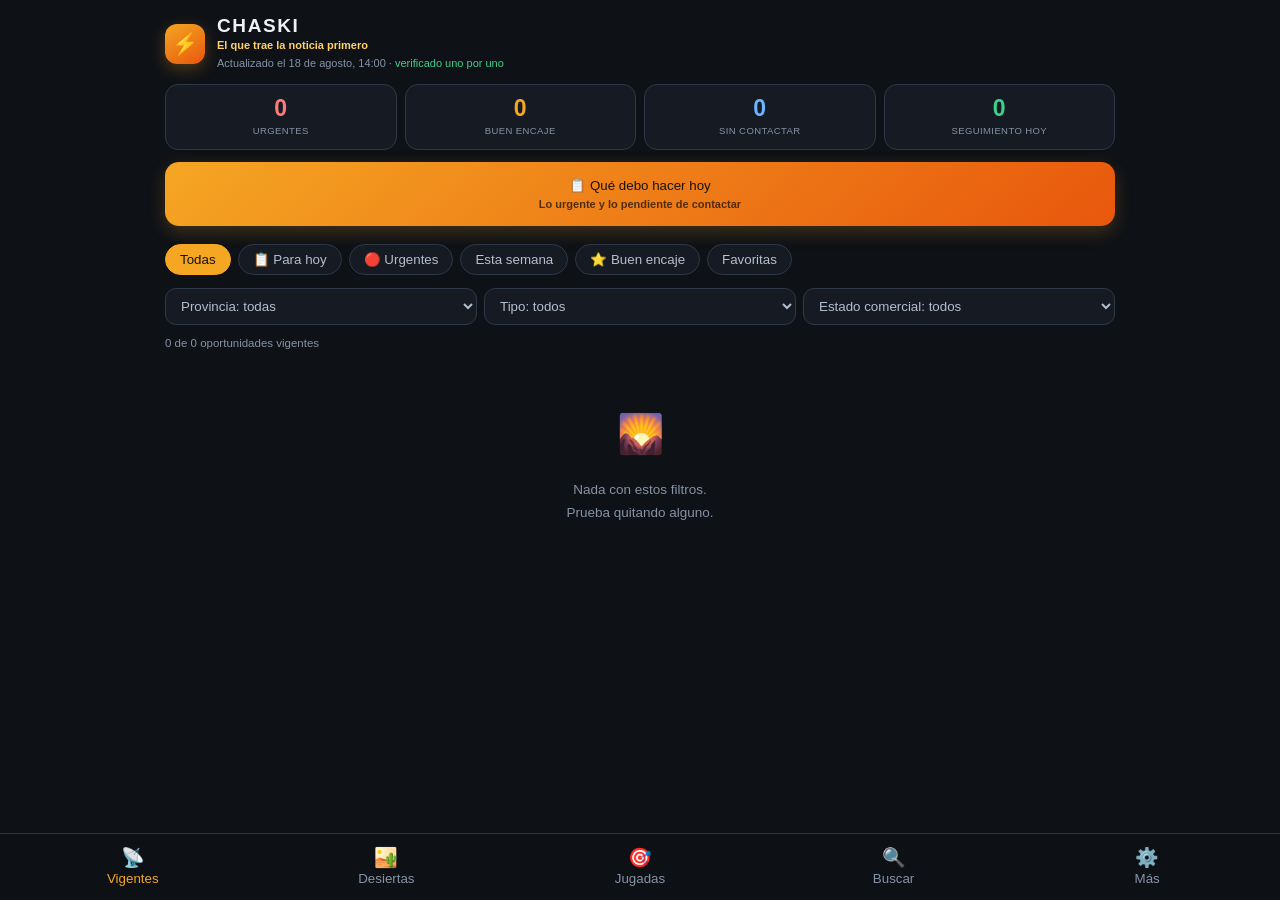
==== index.html @ de55e917 "Add files via upload" ====
<!DOCTYPE html>
<html lang="es-PE">
<head>
<meta charset="utf-8">
<meta name="viewport" content="width=device-width,initial-scale=1,viewport-fit=cover">
<title>CHASKI — Radar de oportunidades</title>
<meta name="description" content="Radar comercial de oportunidades públicas en electricidad, energía solar, pozos a tierra y mantenimiento en el Callejón de Huaylas, Áncash.">
<link rel="manifest" href="manifest.json">
<meta name="theme-color" content="#0e1116">
<link rel="icon" href="favicon.png">
<link rel="apple-touch-icon" href="apple-touch-icon.png">
<meta name="apple-mobile-web-app-capable" content="yes">
<meta name="mobile-web-app-capable" content="yes">
<meta name="apple-mobile-web-app-status-bar-style" content="black-translucent">
<meta name="apple-mobile-web-app-title" content="CHASKI">
<style>*{box-sizing:border-box;margin:0;padding:0;-webkit-tap-highlight-color:transparent}
:root{
  --bg:#0e1116;--card:#161b23;--card2:#1d232d;--card3:#232b36;--line:#2f3846;
  --tx:#eef2f7;--tx2:#b3bece;--tx3:#8593a6;
  --acc:#f5a623;--acc2:#ffd166;--acc3:#e8570d;
  --ok:#3ecf8e;--warn:#f5a623;--hot:#ff7b7b;--info:#6db4ff;--pur:#b78cf7;
}
html{background:var(--bg)}
body{background:var(--bg);color:var(--tx);
  font:16px/1.5 -apple-system,BlinkMacSystemFont,'Segoe UI',Roboto,'Helvetica Neue',sans-serif;
  padding:env(safe-area-inset-top) 0 calc(92px + env(safe-area-inset-bottom));
  -webkit-font-smoothing:antialiased;overflow-x:hidden}
.w{max-width:820px;margin:0 auto;padding:0 15px}
@media(min-width:900px){.w{max-width:980px}}
a{text-decoration:none;color:inherit}

/* ── cabecera compacta ── */
header{display:flex;align-items:center;gap:12px;padding:16px 0 12px}
.lg{width:40px;height:40px;border-radius:12px;background:linear-gradient(150deg,var(--acc),var(--acc3));
  display:flex;align-items:center;justify-content:center;font-size:21px;flex:none;
  box-shadow:0 5px 16px rgba(245,166,35,.28)}
h1{font-size:19px;font-weight:800;letter-spacing:1.6px;line-height:1.1}
.tag{color:var(--acc2);font-size:11px;font-weight:600}
.sb{color:var(--tx3);font-size:11px;margin-top:2px}
.ver2{color:var(--ok)}

/* ── vista ejecutiva ── */
.kpis{display:grid;grid-template-columns:repeat(4,1fr);gap:8px;margin-bottom:11px}
.kpi{background:var(--card);border:1px solid var(--line);border-radius:13px;padding:12px 8px;text-align:center}
.kpi .n{font-size:23px;font-weight:800;line-height:1}
.kpi .l{font-size:9.5px;color:var(--tx3);margin-top:5px;text-transform:uppercase;letter-spacing:.4px;line-height:1.25}
.kpi.r .n{color:var(--hot)}.kpi.a .n{color:var(--acc)}.kpi.b .n{color:var(--info)}.kpi.v .n{color:var(--ok)}
.prox{background:var(--card);border:1px solid var(--line);border-left:3px solid var(--acc);
  border-radius:13px;padding:13px 15px;margin-bottom:11px}
.prox .l{display:block;font-size:9.5px;color:var(--tx3);text-transform:uppercase;letter-spacing:.7px}
.prox .v{display:block;font-size:15px;font-weight:700;color:var(--acc2);margin-top:3px}
.prox .q{display:block;font-size:12px;color:var(--tx2);margin-top:3px}
.minota{font-size:12px;color:var(--tx3);margin-top:9px;text-align:center}

/* ── filtros ── */
.chips{display:flex;gap:7px;overflow-x:auto;padding:2px 0 4px;margin:16px 0 9px;scrollbar-width:none}
.chips::-webkit-scrollbar{display:none}
.chip{flex:none;background:var(--card);border:1px solid var(--line);color:var(--tx2);
  padding:7px 14px;border-radius:20px;font:600 12.5px inherit;cursor:pointer;white-space:nowrap}
.chip.on{background:var(--acc);border-color:var(--acc);color:#1a1108}
.selrow{display:flex;gap:7px;flex-wrap:wrap;margin-bottom:10px}
.selrow select{flex:1;min-width:130px;background:var(--card);border:1px solid var(--line);
  color:var(--tx2);border-radius:11px;padding:9px 11px;font:600 12.5px inherit;cursor:pointer}
.cuenta{font-size:11.5px;color:var(--tx3);margin-bottom:12px}

/* ── tarjeta ── */
.op{background:var(--card);border:1px solid var(--line);border-left:3px solid var(--line);
  border-radius:15px;padding:15px 16px;margin-bottom:12px}
.op.g{border-left-color:var(--ok)}.op.y{border-left-color:var(--warn)}.op.r{border-left-color:var(--hot)}
.op.fav{box-shadow:0 0 0 1px rgba(245,166,35,.32)}
.op .top{display:flex;justify-content:space-between;gap:11px;align-items:flex-start}
.op .ti{font-size:15.5px;font-weight:700;line-height:1.34;flex:1}
.dias{flex:none;font:800 10.5px inherit;padding:6px 9px;border-radius:9px;text-align:center;
  line-height:1.15;white-space:nowrap;min-width:50px;opacity:.92}
.dias b{display:block;font-size:15px;line-height:1.1}
.dias.peq{font-size:10px;padding:5px 8px}
.dias.g{background:rgba(62,207,142,.15);color:var(--ok)}
.dias.y{background:rgba(245,166,35,.15);color:var(--warn)}
.dias.r{background:rgba(255,123,123,.15);color:var(--hot)}
.op .sub{font-size:12px;color:var(--tx2);margin-top:5px}

.fila{display:flex;align-items:center;gap:8px;margin-top:11px;flex-wrap:wrap}
.sc{font:800 11.5px inherit;padding:5px 10px;border-radius:8px;cursor:pointer}
.sc.alto{background:rgba(62,207,142,.15);color:var(--ok)}
.sc.medio{background:rgba(245,166,35,.15);color:var(--warn)}
.sc.bajo{background:var(--card3);color:var(--tx3)}
.fv{margin-left:auto;font-size:19px;cursor:pointer;line-height:1}
.et{font:700 9.5px inherit;padding:3px 8px;border-radius:20px;letter-spacing:.4px;text-transform:uppercase}
.et.pro{background:rgba(109,180,255,.16);color:var(--info)}
.et.hip{background:rgba(183,140,247,.16);color:var(--pur)}
.et.est{background:var(--card3);color:var(--tx2);text-transform:none;font-size:10.5px;letter-spacing:0}
.et.est.contactada{background:rgba(109,180,255,.16);color:var(--info)}
.et.est.evaluando{background:rgba(245,166,35,.16);color:var(--warn)}
.et.est.descartada{background:var(--card3);color:var(--tx3);text-decoration:line-through}
.et.est.ganada{background:rgba(62,207,142,.16);color:var(--ok)}

/* ── desglose de encaje ── */
.desglose{display:none;background:var(--card2);border-radius:11px;padding:13px 14px;margin-top:9px}
.desglose.on{display:block}
.fa{display:flex;align-items:center;gap:9px;margin-bottom:7px}
.fn{font-size:11.5px;color:var(--tx2);flex:1.5}
.bar{flex:1;height:6px;background:var(--card3);border-radius:4px;overflow:hidden}
.bar i{display:block;height:100%;background:linear-gradient(90deg,var(--acc3),var(--acc));border-radius:4px}
.fv2{font:700 10.5px inherit;color:var(--tx3);min-width:38px;text-align:right}
.nota2{font-size:10.5px;color:var(--tx3);margin-top:9px;line-height:1.5;font-style:italic}

/* ── bloques ── */
.blq{border-radius:12px;padding:12px 14px;margin-top:11px}
.blq .bt{font:800 10px inherit;letter-spacing:.9px;text-transform:uppercase;margin-bottom:9px;
  display:flex;align-items:center;gap:7px;flex-wrap:wrap}
.blq.of{background:var(--card2);border:1px solid rgba(62,207,142,.2)}
.blq.of .bt{color:var(--ok)}
.blq.an{background:var(--card2);border:1px solid rgba(245,166,35,.2)}
.blq.an .bt{color:var(--acc2)}
.blq.pv{background:var(--card2);border:1px solid rgba(183,140,247,.2)}
.blq.pv .bt{color:var(--pur)}
.blq.pv ul{margin:0 0 0 17px}
.blq.pv li{font-size:12.2px;color:var(--tx2);margin-bottom:4px;line-height:1.5}
.ln{display:flex;gap:10px;font-size:12.3px;margin-bottom:5px;align-items:baseline}
.ln .k{color:var(--tx3);min-width:104px;flex:none;font-size:11px;text-transform:uppercase;letter-spacing:.3px}
.ln .v{color:var(--tx);flex:1;word-break:break-word}
.cp{color:var(--info);font-size:10.5px;cursor:pointer;border:1px solid rgba(109,180,255,.34);
  padding:1px 7px;border-radius:6px;margin-left:5px;white-space:nowrap}
.fnt{font-size:10.5px;color:var(--tx3);margin-top:9px;padding-top:8px;border-top:1px solid var(--line)}
.res{font-size:13px;color:var(--tx);line-height:1.55}
.det{display:none;font-size:12.5px;color:var(--tx2);line-height:1.62;margin-top:9px}
.det.on{display:block}
.mas{display:inline-block;margin-top:8px;color:var(--info);font-size:11.5px;font-weight:600;cursor:pointer}

/* ── acciones ── */
.acc{display:flex;gap:7px;flex-wrap:wrap;margin-top:12px}
.bt2{background:var(--card2);border:1px solid var(--line);color:var(--tx2);
  padding:9px 12px;border-radius:10px;font:600 11.5px inherit;cursor:pointer;white-space:nowrap}
.bt2:active{transform:scale(.96)}
.bt2.sg{border-color:rgba(245,166,35,.4);color:var(--acc2)}

/* ── seguimiento ── */
.seg{display:none;background:var(--card2);border-radius:12px;padding:14px;margin-top:11px}
.seg.on{display:block}
.seg label{display:block;font-size:10px;color:var(--tx3);text-transform:uppercase;
  letter-spacing:.7px;margin:9px 0 5px;font-weight:700}
.seg label:first-child{margin-top:0}
.seg select,.seg input,.seg textarea{width:100%;background:var(--card);border:1px solid var(--line);
  color:var(--tx);border-radius:9px;padding:10px 11px;font:400 13px inherit;resize:vertical}
.seg .rec{background:rgba(245,166,35,.1);border:1px solid rgba(245,166,35,.28);border-radius:9px;
  padding:10px 12px;margin-top:11px;font-size:12.2px;color:var(--acc2)}

/* ── jugadas / fuentes ── */
.pm{background:var(--card);border:1px solid var(--line);border-radius:14px;padding:15px 16px;margin-bottom:11px}
.pm.top1{border-color:rgba(245,166,35,.42);background:linear-gradient(160deg,rgba(245,166,35,.08),var(--card) 66%)}
.pm .nu{width:23px;height:23px;border-radius:7px;background:var(--acc);color:#1a1108;
  font:800 12px inherit;display:inline-flex;align-items:center;justify-content:center;margin-right:9px;vertical-align:2px}
.pm .ti{font-size:15px;font-weight:700;line-height:1.3}
.pm .ent{font-size:11.5px;color:var(--tx3);margin-top:6px}
.pm .pq{font-size:12.8px;color:var(--tx2);line-height:1.62;margin-top:9px}
.pm .ver{display:inline-block;margin-top:10px;color:var(--info);font-size:12.5px;font-weight:600}

/* ── mosaicos ── */
.g2{display:grid;grid-template-columns:1fr 1fr;gap:10px}
@media(min-width:560px){.g2{grid-template-columns:1fr 1fr 1fr}}
.t{background:var(--card);border:1px solid var(--line);border-radius:15px;padding:14px 13px;
  display:flex;flex-direction:column;min-height:104px;transition:transform .1s,border-color .15s}
.t:active{transform:scale(.965);border-color:var(--acc)}
.t .e{font-size:24px;line-height:1;margin-bottom:8px}
.t .n{font-size:14px;font-weight:700;line-height:1.25}
.t .d{font-size:11px;color:var(--tx3);margin-top:3px;line-height:1.35}
.t.hi{border-color:rgba(245,166,35,.5);background:linear-gradient(158deg,rgba(245,166,35,.09),var(--card) 62%)}
.t.hi .n{color:var(--acc2)}

h2{font-size:11px;font-weight:800;letter-spacing:1.2px;text-transform:uppercase;color:var(--tx3);
  margin:26px 0 11px;display:flex;align-items:center;gap:8px}
h2::after{content:'';flex:1;height:1px;background:var(--line)}
.sbnote{color:var(--tx3);font-size:12px;margin:-4px 0 12px;line-height:1.5}

.all{display:block;width:100%;margin:12px 0 0;border:none;border-radius:14px;cursor:pointer;
  background:linear-gradient(140deg,var(--acc),var(--acc3));color:#1a1108;padding:16px;
  font:800 15.5px inherit;box-shadow:0 6px 18px rgba(245,166,35,.22)}
.all:active{transform:scale(.98)}
.all small{display:block;font-size:11px;font-weight:600;opacity:.74;margin-top:5px}

.box{background:var(--card);border:1px solid var(--line);border-radius:14px;padding:15px 17px;
  margin-top:12px;font-size:12.8px;color:var(--tx2);line-height:1.64}
.box .h{color:var(--tx);font-weight:700;font-size:13.5px;display:block;margin-bottom:7px}
.box b{color:var(--acc)}
.box.gold{border-color:rgba(245,166,35,.34);background:linear-gradient(160deg,rgba(245,166,35,.07),var(--card) 70%)}
#inst{display:none;width:100%;margin-top:12px;border:1px solid var(--acc);border-radius:14px;
  background:rgba(245,166,35,.1);color:var(--acc2);padding:15px;font:700 15px inherit;cursor:pointer}

.vacio{text-align:center;color:var(--tx3);font-size:13.5px;padding:38px 20px;line-height:1.7}
.vacio .em{font-size:38px;display:block;margin-bottom:12px}
footer{text-align:center;color:#6b7889;font-size:11px;margin-top:26px;line-height:1.8;
  padding-top:18px;border-top:1px solid var(--line)}
.pane{display:none}.pane.on{display:block}

/* ── navegación ── */
nav{position:fixed;left:0;right:0;bottom:0;z-index:50;
  background:rgba(14,17,22,.95);backdrop-filter:blur(14px);-webkit-backdrop-filter:blur(14px);
  border-top:1px solid var(--line);display:flex;padding:8px 6px calc(8px + env(safe-area-inset-bottom))}
nav button{flex:1;background:none;border:none;color:var(--tx3);font:600 9.5px/1.3 inherit;
  padding:6px 2px;cursor:pointer;display:flex;flex-direction:column;align-items:center;gap:4px;position:relative}
nav button .i{font-size:19px;line-height:1}
nav button.on{color:var(--acc)}
nav button .bdg{position:absolute;top:0;right:50%;transform:translateX(20px);
  background:var(--hot);color:#1a1108;font-size:9px;font-weight:800;min-width:16px;height:16px;
  border-radius:9px;display:flex;align-items:center;justify-content:center;padding:0 4px}

/* ── toast ── */
#toast{position:fixed;left:50%;bottom:100px;transform:translate(-50%,14px);
  background:var(--card3);border:1px solid var(--line);color:var(--tx);
  padding:12px 18px;border-radius:12px;font-size:12.8px;z-index:99;
  opacity:0;pointer-events:none;transition:all .22s;max-width:88%;text-align:center;
  box-shadow:0 8px 28px rgba(0,0,0,.45)}
#toast.on{opacity:1;transform:translate(-50%,0)}
</style>
</head>
<body>
<div class="w">

<header>
  <div class="lg">⚡</div>
  <div>
    <h1>CHASKI</h1>
    <div class="tag">El que trae la noticia primero</div>
    <div class="sb" id="sb"></div>
  </div>
</header>

<!-- ══════ VIGENTES ══════ -->
<section class="pane on" id="p1">
  <div class="box" id="avisoLocal" style="display:none">
    <span class="h">📄 Estás viendo la copia guardada</span>
    Los datos vienen dentro de este archivo. Publícalo en GitHub para que se actualice sola.
  </div>

  <div id="resumen"></div>

  <div class="chips">
    <button class="chip on" data-g="urg" data-v="todas">Todas</button>
    <button class="chip" data-g="urg" data-v="accion">📋 Para hoy</button>
    <button class="chip" data-g="urg" data-v="urgente">🔴 Urgentes</button>
    <button class="chip" data-g="urg" data-v="semana">Esta semana</button>
    <button class="chip" data-g="urg" data-v="alta">⭐ Buen encaje</button>
    <button class="chip" data-g="urg" data-v="fav">Favoritas</button>
  </div>
  <div class="selrow">
    <select id="fProv"></select>
    <select id="fTipo"></select>
    <select id="fEstado"></select>
  </div>
  <div class="cuenta" id="cuenta"></div>
  <div id="lista"></div>
</section>

<!-- ══════ DESIERTAS ══════ -->
<section class="pane" id="p5">
  <div class="box gold"><span class="h">🏜️ Por qué esto es oro</span><div id="dPorque"></div></div>
  <div class="box"><span class="h">⚖️ Qué pasa después del desierto</span><div id="dDespues"></div></div>
  <div class="box"><span class="h">📞 La jugada</span><div id="dJugada"></div></div>
  <h2>Candidatas a quedar desiertas</h2>
  <div class="sbnote">Convocatorias que acaban de cerrar en distritos alejados. Llama y pregunta si hubo postores.</div>
  <div id="dCand"></div>
  <h2>Dónde cazarlos</h2>
  <div id="dFuentes"></div>
</section>

<!-- ══════ JUGADAS ══════ -->
<section class="pane" id="p2">
  <h2>Jugadas que no caducan</h2>
  <div id="perms"></div>
</section>

<!-- ══════ BUSCAR ══════ -->
<section class="pane" id="p3">
  <h2>Búsqueda manual por rubro</h2>
  <div class="g2">
    <a class="t" target="_blank" rel="noopener" href="https://www.google.com/search?q=%28%22pozo+a+tierra%22+OR+%22puesta+a+tierra%22%29+%28%22Huaraz%22+OR+%22Carhuaz%22+OR+%22Yungay%22+OR+%22Caraz%22+OR+%22Recuay%22%29+%28%22convocatoria%22+OR+%22orden+de+servicio%22+OR+%22requerimiento%22%29+-Junin+-Huancayo+-Lima&tbs=qdr:w"><span class="e">⚡</span><span class="n">Pozos a tierra</span><span class="d">Mantenimiento y certificación</span></a>
    <a class="t" target="_blank" rel="noopener" href="https://www.google.com/search?q=%28%22terma+solar%22+OR+%22termas+solares%22+OR+%22calentador+solar%22%29+%28%22Huaraz%22+OR+%22Carhuaz%22+OR+%22Yungay%22+OR+%22Caraz%22+OR+%22Ancash%22%29+%28adquisicion+OR+instalacion+OR+mantenimiento%29+-Lima+-Arequipa&tbs=qdr:w"><span class="e">☀️</span><span class="n">Termas solares</span><span class="d">Venta e instalación</span></a>
    <a class="t" target="_blank" rel="noopener" href="https://www.google.com/search?q=%28%22panel+solar%22+OR+%22paneles+solares%22+OR+%22electrificacion+rural%22%29+%28%22Ancash%22+OR+%22Huaraz%22%29+%28licitacion+OR+convocatoria+OR+suministro%29&tbs=qdr:w"><span class="e">🔆</span><span class="n">Paneles solares</span><span class="d">Fotovoltaico y rural</span></a>
    <a class="t" target="_blank" rel="noopener" href="https://www.google.com/search?q=%28%22redes+electricas%22+OR+%22alumbrado+publico%22+OR+subestacion%29+mantenimiento+%28%22Huaraz%22+OR+%22Carhuaz%22+OR+%22Yungay%22+OR+%22Caraz%22+OR+%22Recuay%22%29&tbs=qdr:w"><span class="e">🔌</span><span class="n">Redes eléctricas</span><span class="d">Alumbrado, subestaciones</span></a>
    <a class="t" target="_blank" rel="noopener" href="https://www.google.com/search?q=%28%22supervisor+de+obra%22+OR+%22especialista+electrico%22+OR+consultoria+OR+%22locacion+de+servicios%22%29+%28%22ingeniero+mecanico+electricista%22+OR+%22ingeniero+electricista%22%29+%28%22Ancash%22+OR+%22Huaraz%22%29&tbs=qdr:w"><span class="e">📐</span><span class="n">Consultoría</span><span class="d">Supervisión y peritaje</span></a>
    <a class="t" target="_blank" rel="noopener" href="https://www.google.com/search?q=mantenimiento+%28%22luces+de+emergencia%22+OR+%22sistema+contra+incendio%22+OR+%22grupo+electrogeno%22+OR+%22tablero+electrico%22%29+%28%22Huaraz%22+OR+%22Carhuaz%22+OR+%22Yungay%22+OR+%22Caraz%22%29&tbs=qdr:w"><span class="e">🧰</span><span class="n">Mantenimiento</span><span class="d">Emergencia y tableros</span></a>
  </div>

  <h2>Fuentes en vivo</h2>
  <div class="g2">
    <a class="t hi" target="_blank" rel="noopener" href="https://prod2.seace.gob.pe/seacebus-uiwd-pub/buscadorPublico/buscadorPublico.xhtml"><span class="e">🏛️</span><span class="n">Buscador SEACE</span><span class="d">Fuente oficial</span></a>
    <a class="t hi" target="_blank" rel="noopener" href="https://contratacionesabiertas.oece.gob.pe/"><span class="e">📊</span><span class="n">Contrataciones Abiertas</span><span class="d">Portal oficial OCDS</span></a>
    <a class="t hi" target="_blank" rel="noopener" href="https://licitacionesperu.pe/contrataciones-menores/?status=Vigente&year=2026"><span class="e">💰</span><span class="n">Menores 8 UIT</span><span class="d">Órdenes de servicio</span></a>
    <a class="t" target="_blank" rel="noopener" href="https://www.perucontrata.com.pe/licitaciones-peru/ancash/"><span class="e">📍</span><span class="n">Áncash vigentes</span><span class="d">Con plazo abierto</span></a>
    <a class="t" target="_blank" rel="noopener" href="https://www.perulicitaciones.com/departamento/ancash.html"><span class="e">📋</span><span class="n">Convocatorias</span><span class="d">Con fecha límite</span></a>
    <a class="t" target="_blank" rel="noopener" href="https://prod6.seace.gob.pe/auth-proveedor/"><span class="e">🔑</span><span class="n">SEACE 8 UIT</span><span class="d">Con tu RNP</span></a>
  </div>
  <button class="all" onclick="abrirTodas()">🔄 ABRIR TODAS LAS FUENTES<small>Las 6 páginas con lo vigente de hoy</small></button>

  <h2>Entidades</h2>
  <div class="g2">
    <a class="t" target="_blank" rel="noopener" href="https://www.google.com/search?q=SUNAT+%28%22Oficina+Zonal+Huaraz%22+OR+Ancash%29+%28mantenimiento+OR+%22pozo+a+tierra%22+OR+%22luces+de+emergencia%22%29+contratacion&tbs=qdr:m"><span class="e">🏢</span><span class="n">SUNAT</span><span class="d">Oficina Zonal Huaraz</span></a>
    <a class="t" target="_blank" rel="noopener" href="https://www.perulicitaciones.com/entidad/ministerio-del-interior-pnp-ue-001-oga.html"><span class="e">🚔</span><span class="n">PNP · Mininter</span><span class="d">Comisarías</span></a>
    <a class="t" target="_blank" rel="noopener" href="https://www.google.com/search?q=%28Lincuna+OR+%22Santa+Luisa%22+OR+Huanzala+OR+Contonga+OR+Pachapaqui%29+Ancash+%28contratista+OR+proveedor+OR+%22servicio+electrico%22%29&tbs=qdr:m"><span class="e">⛏️</span><span class="n">Mineras</span><span class="d">Lincuna, Santa Luisa</span></a>
    <a class="t" target="_blank" rel="noopener" href="https://www.perulicitaciones.com/entidad/empresa-regional-de-servicio-publico-de-electricidad-electro-nor-medio-sa-hidrandina.html"><span class="e">💡</span><span class="n">Hidrandina</span><span class="d">Concesionaria</span></a>
  </div>
</section>

<!-- ══════ MÁS ══════ -->
<section class="pane" id="p4">
  <h2>Tu app</h2>
  <button id="inst">📲 Instalar CHASKI en este celular</button>
  <div class="box gold" id="ayudaInst">
    <span class="h">📲 Ponlo en tu pantalla de inicio</span>
    <b>Android:</b> menú ⋮ → <b>Instalar aplicación</b>.<br>
    <b>iPhone:</b> compartir ⬆️ → <b>Añadir a pantalla de inicio</b>.
  </div>

  <h2>Tu seguimiento</h2>
  <div class="box">
    <span class="h">💾 Dónde se guarda</span>
    Los estados, notas y favoritos se guardan <b>en este dispositivo</b>, no en internet. Si abres CHASKI en otro equipo, no los verás allí. Usa los botones de abajo para llevarlos de un lado a otro.
    <div class="acc" style="margin-top:12px">
      <span class="bt2" onclick="exportarSeg()">⬇️ Exportar seguimiento</span>
      <label class="bt2" style="display:inline-block">⬆️ Importar
        <input type="file" accept="application/json" style="display:none" onchange="importarSeg(this)">
      </label>
    </div>
  </div>

  <h2>Cómo leer las etiquetas</h2>
  <div class="box">
    <span class="h">✓ Dato oficial</span>Sale de la fuente citada al pie de cada tarjeta. Entidad, plazo, tipo de proceso y nomenclatura.<br><br>
    <span class="h">💡 Análisis CHASKI · Probable</span>Deducción con base sólida, por ejemplo que una supervisión de agua potable necesite un especialista electromecánico.<br><br>
    <span class="h">💡 Análisis CHASKI · Hipótesis</span>Suposición razonable pero <b>sin confirmar en el expediente</b>. Verifícala antes de gastar tiempo o dinero.<br><br>
    <span class="h">? Por verificar</span>Lo que hay que preguntar a la entidad. No lo tomes como parte de las bases.
  </div>

  <h2>Cómo se calcula el encaje</h2>
  <div class="box">
    Cada oportunidad suma hasta 100 puntos entre siete factores. Toca el número en cualquier tarjeta para ver el desglose completo. <b>Es una guía de priorización, no una garantía</b>: la puntuación la asigno yo con criterio comercial, no sale de una fórmula oficial.
  </div>

  <h2>Fuentes de las cifras</h2>
  <div id="fuentes"></div>

  <h2>Cobertura y actualización</h2>
  <div class="box">
    <span class="h">📍 Zona</span>
    Provincias de <b>Huaraz, Recuay, Carhuaz, Yungay y Huaylas (Caraz)</b> con sus 51 distritos. Zona secundaria: San Marcos y Huari por el canon de Antamina, y Aija, Bolognesi y Huallanca por la minería.
  </div>
  <div class="box">
    <span class="h">🔄 Actualización</span>
    La lista vive en <b>oportunidades.json</b>. El barrido regenera el archivo y tú lo subes a GitHub: entrar al archivo, ✏️ editar, pegar y confirmar.<br><br>
    La app calcula sola los días restantes y <b>oculta lo vencido</b>, aunque no actualices en una semana.
  </div>

  <footer>
    CHASKI · Radar de oportunidades<br>
    RyC Contratistas Generales · YACUSOL<br>
    Ing. Rafael Zeña · Ingeniero Mecánico Electricista
  </footer>
</section>
</div>

<nav>
  <button class="on" data-p="p1"><span class="i">📡</span>Vigentes<span class="bdg" id="bdg" style="display:none">0</span></button>
  <button data-p="p5"><span class="i">🏜️</span>Desiertas</button>
  <button data-p="p2"><span class="i">🎯</span>Jugadas</button>
  <button data-p="p3"><span class="i">🔍</span>Buscar</button>
  <button data-p="p4"><span class="i">⚙️</span>Más</button>
</nav>

<div id="toast"></div>

<script>
var DATOS_EMBEBIDOS = {
  "actualizado": "2026-08-18",
  "hora": "14:00",
  "zona": "Callejón de Huaylas y Áncash",
  "metodo_encaje": {
    "descripcion": "Cada oportunidad se puntúa sobre 100 sumando siete factores. La puntuación es una guía de priorización, no una garantía.",
    "factores": [
      {
        "k": "afinidad",
        "n": "Afinidad con lo que hace RyC",
        "max": 20
      },
      {
        "k": "distancia",
        "n": "Cercanía al Callejón de Huaylas",
        "max": 15
      },
      {
        "k": "subcontrato",
        "n": "Vía de entrada realista",
        "max": 15
      },
      {
        "k": "plazo",
        "n": "Tiempo restante para actuar",
        "max": 15
      },
      {
        "k": "requisitos",
        "n": "Requisitos que puedes acreditar",
        "max": 15
      },
      {
        "k": "competencia",
        "n": "Competencia esperada (más alto = menos rivales)",
        "max": 10
      },
      {
        "k": "monto",
        "n": "Atractivo económico estimado",
        "max": 10
      }
    ]
  },
  "fuentes_citadas": [
    {
      "afirmacion": "El 15,9 % de los ítems convocados por el Estado queda desierto; 27 % sin participantes, 26 % sin ofertas presentadas y 45 % con todas las ofertas rechazadas.",
      "fuente": "MEF — Estudio «¿Por qué razones un proceso de selección queda desierto?»",
      "url": "https://www.mef.gob.pe/cont_estado/documentos/1_Estudio_desiertos.pdf"
    },
    {
      "afirmacion": "El MINEM convocará en 2026 proyectos de electrificación rural por más de S/ 1 159 millones, con Áncash entre las regiones beneficiadas.",
      "fuente": "Energiminas, 9 de febrero de 2026",
      "url": "https://energiminas.com/2026/02/09/minem-convocara-en-2026-proyectos-de-electrificacion-rural-por-mas-de-s-1159-millones/"
    },
    {
      "afirmacion": "Áncash registra 94 unidades mineras de exploración y producción.",
      "fuente": "Rumbo Minero, citando al MINEM",
      "url": "https://www.rumbominero.com/peru/noticias/mineria/ancash-registra-94-unidades-de-exploracion-y-produccion-segun-el-mem/"
    },
    {
      "afirmacion": "Osinergmin contrata empresas supervisoras a través del sistema SICOES.",
      "fuente": "Plataforma del Estado Peruano — gob.pe",
      "url": "https://www.gob.pe/41294-acceder-al-sistema-de-registro-y-contratacion-de-empresas-supervisoras-sicoes"
    },
    {
      "afirmacion": "Minera Lincuna alista cambios por US$ 135 millones en Huancapetí, Áncash.",
      "fuente": "Diario Gestión",
      "url": "https://gestion.pe/economia/empresas/ancash-los-ocho-cambios-por-us-135-millones-que-alista-minera-lincuna-en-huancapeti-noticia/"
    }
  ],
  "buscadores_oficiales": {
    "seace": "https://prod2.seace.gob.pe/seacebus-uiwd-pub/buscadorPublico/buscadorPublico.xhtml",
    "ocds": "https://contratacionesabiertas.oece.gob.pe/"
  },
  "oportunidades": [
    {
      "id": "rnr",
      "titulo": "Supervisión de obra — agua potable y desagüe",
      "oficial": {
        "entidad": "Municipalidad Distrital de Ranrahirca",
        "unidad": "No verificada",
        "nomenclatura": "No publicada en la fuente consultada",
        "tipo": "Consultoría",
        "modalidad": "Concurso Público",
        "provincia": "Yungay",
        "distrito": "Ranrahirca",
        "cierra": "2026-09-02",
        "hora": null,
        "cui": "2305704",
        "monto": null,
        "fuente": "PerúContrata",
        "fuente_url": "https://www.perucontrata.com.pe/licitaciones-peru/ancash/",
        "verificado": "2026-08-18"
      },
      "analisis": {
        "resumen": "Es la única donde entras por la puerta principal, con tu título, sin depender de nadie.",
        "detalle": "Toda planta de agua potable y desagüe tiene componente electromecánico: bombeo, tableros, arrancadores, protecciones y pozo a tierra. Los equipos de supervisión suelen exigir un especialista electromecánico además del sanitario. Si no calificas como jefe de supervisión, postula como especialista integrante del equipo de un consultor que sí tenga la experiencia en obras de saneamiento.",
        "rubros": [
          "consultoria",
          "electrico"
        ],
        "via": "directa",
        "certeza": "probable"
      },
      "porverificar": [
        "Si las bases exigen especialista electromecánico y con qué experiencia mínima",
        "Valor referencial y plazo de la consultoría",
        "Si admiten consorcio, que sería tu vía más rápida"
      ],
      "encaje": {
        "afinidad": 16,
        "distancia": 14,
        "monto": 5,
        "subcontrato": 15,
        "competencia": 6,
        "plazo": 13,
        "requisitos": 10
      }
    },
    {
      "id": "tcp",
      "titulo": "Cobertura de graderías del estadio municipal",
      "oficial": {
        "entidad": "Municipalidad Distrital de Ticapampa",
        "unidad": "No verificada",
        "nomenclatura": "No publicada en la fuente consultada",
        "tipo": "Obra",
        "modalidad": "Licitación Pública Abreviada",
        "provincia": "Recuay",
        "distrito": "Ticapampa",
        "cierra": "2026-08-25",
        "hora": null,
        "cui": "2727791",
        "monto": null,
        "fuente": "PerúContrata",
        "fuente_url": "https://www.perucontrata.com.pe/licitaciones-peru/ancash/",
        "verificado": "2026-08-18"
      },
      "analisis": {
        "resumen": "Distrito chico en Recuay, poca competencia. Ve por el subcontrato eléctrico con el que gane.",
        "detalle": "Una cobertura de graderías normalmente trae iluminación deportiva, tablero de fuerza y protección contra descargas atmosféricas, además del pozo a tierra correspondiente. Ojo: esto es una inferencia por el tipo de obra, no está confirmado en el expediente. Ticapampa es un distrito pequeño donde el trato directo funciona mejor que el papeleo.",
        "rubros": [
          "electrico",
          "mantenimiento"
        ],
        "via": "subcontrato",
        "certeza": "hipotesis"
      },
      "porverificar": [
        "Si el expediente técnico incluye partidas de iluminación y pozo a tierra, o solo la estructura",
        "Quiénes se registraron como participantes",
        "Valor referencial de la obra"
      ],
      "encaje": {
        "afinidad": 14,
        "distancia": 15,
        "monto": 5,
        "subcontrato": 13,
        "competencia": 8,
        "plazo": 10,
        "requisitos": 12
      }
    },
    {
      "id": "crz",
      "titulo": "Movilidad urbana — Jr. La Esperanza, Jr. Señor de Chaucayán y Av. Machapay",
      "oficial": {
        "entidad": "Gobierno Regional de Áncash",
        "unidad": "DRTC — Dirección Regional de Transportes y Comunicaciones",
        "nomenclatura": "LP-SM-2-2026-GRA/GRI/DRTC/C-1",
        "tipo": "Obra",
        "modalidad": "Licitación Pública",
        "provincia": "Carhuaz",
        "distrito": "Carhuaz",
        "cierra": "2026-08-20",
        "hora": null,
        "cui": null,
        "monto": null,
        "fuente": "PerúLicitaciones",
        "fuente_url": "https://www.perulicitaciones.com/departamento/ancash.html",
        "verificado": "2026-08-18"
      },
      "analisis": {
        "resumen": "Está en Carhuaz, tu zona, pero cierra en dos días. Si vas, es hoy.",
        "detalle": "Las obras de movilidad urbana suelen incluir alumbrado público, reubicación de postes y a veces semaforización. El GORE Áncash ya conoce a RyC por trabajos anteriores. Como el plazo está encima, la vía realista no es postular sino ubicar a los postores registrados y ofrecerles el paquete eléctrico para su propuesta.",
        "rubros": [
          "electrico",
          "alumbrado"
        ],
        "via": "subcontrato",
        "certeza": "hipotesis"
      },
      "porverificar": [
        "Si el expediente incluye partidas de alumbrado público o solo pavimento y veredas",
        "Lista de participantes registrados en el SEACE",
        "Valor referencial"
      ],
      "encaje": {
        "afinidad": 15,
        "distancia": 15,
        "monto": 6,
        "subcontrato": 13,
        "competencia": 4,
        "plazo": 4,
        "requisitos": 11
      }
    },
    {
      "id": "pch",
      "titulo": "Espacios públicos urbanos — Pichiu San Pedro",
      "oficial": {
        "entidad": "Municipalidad Distrital de San Marcos",
        "unidad": "No verificada",
        "nomenclatura": "No publicada en la fuente consultada",
        "tipo": "Obra",
        "modalidad": "Licitación Pública Abreviada",
        "provincia": "Huari",
        "distrito": "San Marcos",
        "cierra": "2026-08-19",
        "hora": null,
        "cui": "2677790",
        "monto": null,
        "fuente": "PerúLicitaciones",
        "fuente_url": "https://www.perulicitaciones.com/departamento/ancash.html",
        "verificado": "2026-08-18"
      },
      "analisis": {
        "resumen": "Cierra mañana. Más que postular, sirve para entrar a la lista de proveedores de San Marcos.",
        "detalle": "San Marcos concentra el canon de Antamina y es de los distritos con más presupuesto de Áncash: contrata seguido y paga. Los proyectos de espacios públicos suelen llevar alumbrado ornamental y tableros, aunque eso depende del expediente. Aunque no llegues a esta convocatoria, la visita a su área de infraestructura vale por sí sola.",
        "rubros": [
          "electrico",
          "alumbrado"
        ],
        "via": "subcontrato",
        "certeza": "hipotesis"
      },
      "porverificar": [
        "Si el expediente contempla alumbrado ornamental",
        "Cómo inscribirse en su registro de proveedores",
        "Qué obras tienen programadas para el resto del año"
      ],
      "encaje": {
        "afinidad": 11,
        "distancia": 7,
        "monto": 6,
        "subcontrato": 11,
        "competencia": 7,
        "plazo": 2,
        "requisitos": 10
      }
    },
    {
      "id": "bcv",
      "titulo": "Mantenimiento correctivo de bocatoma — barraje móvil La Víbora",
      "oficial": {
        "entidad": "Gobierno Regional de Áncash",
        "unidad": "Proyecto Especial CHINECAS",
        "nomenclatura": "CP SER-SM-3-2026-GRA-PE.CHINECAS-1",
        "tipo": "Servicio",
        "modalidad": "Concurso Público",
        "provincia": "Santa",
        "distrito": "No verificado",
        "cierra": "2026-08-21",
        "hora": null,
        "cui": null,
        "monto": null,
        "fuente": "PerúLicitaciones",
        "fuente_url": "https://www.perulicitaciones.com/departamento/ancash.html",
        "verificado": "2026-08-18"
      },
      "analisis": {
        "resumen": "Un barraje móvil tiene compuertas motorizadas. Pregunta si el alcance incluye lo electromecánico.",
        "detalle": "Los barrajes móviles operan con compuertas accionadas por motores, con tableros de mando, protecciones y puesta a tierra. Si el alcance del servicio incluye esa parte, es trabajo tuyo directo. Si el alcance es solo obra civil, queda como adicional que puedes ofrecer al ganador. Está en la zona de Chimbote, fuera del Callejón de Huaylas.",
        "rubros": [
          "electrico",
          "mantenimiento"
        ],
        "via": "subcontrato",
        "certeza": "hipotesis"
      },
      "porverificar": [
        "Alcance exacto del servicio: ¿incluye compuertas y tableros?",
        "Valor referencial",
        "Si CHINECAS admite subcontratación"
      ],
      "encaje": {
        "afinidad": 10,
        "distancia": 5,
        "monto": 6,
        "subcontrato": 10,
        "competencia": 6,
        "plazo": 6,
        "requisitos": 10
      }
    },
    {
      "id": "drn",
      "titulo": "Mantenimiento del Dren Cascajal, Km 0+000 al Km 4+000",
      "oficial": {
        "entidad": "Gobierno Regional de Áncash",
        "unidad": "Proyecto Especial CHINECAS",
        "nomenclatura": "CP SER-SM-4-2026-P.E.CHINECAS-C-1",
        "tipo": "Servicio",
        "modalidad": "Concurso Público",
        "provincia": "Santa",
        "distrito": "Chimbote",
        "cierra": "2026-08-26",
        "hora": null,
        "cui": null,
        "monto": null,
        "fuente": "PerúLicitaciones",
        "fuente_url": "https://www.perulicitaciones.com/departamento/ancash.html",
        "verificado": "2026-08-18"
      },
      "analisis": {
        "resumen": "Rubro hidráulico, poco tuyo. Vale por el contacto con CHINECAS, no por el trabajo.",
        "detalle": "Limpieza y mantenimiento de un dren: movimiento de tierras y maquinaria, sin componente eléctrico relevante. Lo único aprovechable sería la electricidad provisional de obra o un grupo electrógeno, que es marginal. Lo incluyo porque pediste ver todo sin filtrar por rubro y porque CHINECAS es una unidad ejecutora que contrata seguido en Áncash.",
        "rubros": [
          "mantenimiento"
        ],
        "via": "subcontrato",
        "certeza": "hipotesis"
      },
      "porverificar": [
        "Si requieren energía provisional o grupo electrógeno en obra",
        "Qué otros servicios tiene CHINECAS programados este año"
      ],
      "encaje": {
        "afinidad": 5,
        "distancia": 5,
        "monto": 6,
        "subcontrato": 8,
        "competencia": 6,
        "plazo": 11,
        "requisitos": 9
      }
    }
  ],
  "permanentes": [
    {
      "titulo": "Registrarte en SICOES como empresa supervisora",
      "entidad": "Osinergmin",
      "porque": "Osinergmin no compra materiales: compra ingeniería. Contrata terceros para supervisar instalaciones eléctricas, grifos, hidrocarburos y unidades mineras. Áncash tiene 94 unidades mineras y decenas de grifos que supervisar. Un Ingeniero Mecánico Electricista colegiado con RUC y experiencia acreditada es exactamente el perfil. Te registras una vez y quedas habilitado a contratos recurrentes de honorarios, sin comprar equipos ni mover cuadrilla.",
      "prioridad": 1,
      "url": "https://www.gob.pe/41294-acceder-al-sistema-de-registro-y-contratacion-de-empresas-supervisoras-sicoes"
    },
    {
      "titulo": "Electrificación rural del MINEM — más de S/ 1 159 millones en 2026",
      "entidad": "MINEM · Dirección General de Electrificación Rural",
      "porque": "El MINEM anunció convocar en 2026 proyectos de electrificación rural por más de S/ 1 159 millones para 4 300 localidades, y Áncash figura entre las regiones objetivo declaradas, con S/ 473 millones solo en proyectos integrales. Obras, expedientes técnicos, supervisión y sistemas fotovoltaicos aislados. Revisa el portal cada semana.",
      "prioridad": 2,
      "url": "https://dger.minem.gob.pe/index2.html"
    },
    {
      "titulo": "Activar tus alertas del SEACE por rubro",
      "entidad": "RNP · OECE",
      "porque": "Con tu Registro Nacional de Proveedores activo puedes suscribirte a notificaciones por rubro y departamento. Te llegan al correo apenas se publica la convocatoria. Es gratis, es oficial y te pone entre los primeros. Configúralo para servicios eléctricos, bienes de energía solar y consultoría.",
      "prioridad": 3,
      "url": "https://prod6.seace.gob.pe/auth-proveedor/"
    },
    {
      "titulo": "Homologarte como proveedor de Antamina",
      "entidad": "Compañía Minera Antamina",
      "porque": "La mina más grande de Áncash, en San Marcos. Servicios eléctricos, mantenimiento y pozos a tierra en campamentos e instalaciones auxiliares. El trámite de homologación es lento, así que conviene empezarlo ahora aunque no tengas un requerimiento a la vista.",
      "prioridad": 4,
      "url": "https://portalproveedores.asip.antamina.com/"
    },
    {
      "titulo": "Meter las termas YACUSOL al Catálogo Electrónico de Acuerdo Marco",
      "entidad": "PERÚ COMPRAS",
      "porque": "De todo lo que hay en esta lista, es la palanca de mayor impacto para la marca. Si YACUSOL entra al catálogo de Acuerdo Marco, las entidades del Estado te compran por orden directa, sin licitación y sin competir. Dejas de perseguir convocatorias y las compras llegan solas. Trámite de una vez, retorno permanente.",
      "prioridad": 5,
      "url": "https://www.gob.pe/perucompras"
    },
    {
      "titulo": "Visitar las 15 municipalidades con más presupuesto del radio",
      "entidad": "51 municipalidades del Callejón de Huaylas",
      "porque": "En una municipalidad distrital quien decide qué se compra es el ingeniero de la Gerencia de Infraestructura, no logística. Una visita con la ficha técnica de YACUSOL y una propuesta de mantenimiento preventivo de pozos a tierra puede convertirse en el requerimiento del próximo trimestre, redactado con tus especificaciones. Una ruta de dos semanas cubre las 15 más presupuestadas.",
      "prioridad": 6,
      "url": "https://apps5.mineco.gob.pe/transparencia/Navegador/default.aspx"
    }
  ],
  "desiertos": {
    "porque_importa": "El MEF estudió el fenómeno: el 15.9 % de todos los ítems convocados por el Estado queda desierto. De esos, el 27 % no tuvo ni un solo proveedor registrado y el 26 % tuvo registrados que no presentaron oferta. Es decir, en más de la mitad de los desiertos la entidad no compitió contra nadie: simplemente nadie apareció. Y el 45 % restante se declaró desierto porque todas las ofertas fueron rechazadas, en su mayoría por no acreditar bien los Requerimientos Técnicos Mínimos. Ahí está tu ventaja: no ganas por precio, ganas por presentar el expediente completo y bien documentado.",
    "que_pasa_despues": "Declarar desierto no cancela la necesidad. La entidad tiene el presupuesto comprometido y la obligación de contratar. Puede volver a convocar, redefinir el requerimiento, ajustar el valor referencial o, tras desiertos sucesivos, pasar a un procedimiento no competitivo o a contratación directa justificada. En ese punto la entidad busca proveedor activamente en lugar de esperar postores.",
    "jugada": "Cuando detectes un desierto, no esperes la nueva convocatoria. Llama al Órgano Encargado de las Contrataciones de la entidad, preséntate como proveedor del rubro y pregunta dos cosas: cuándo relanzan y por qué se cayó la primera vez. Si fue por falta de postores, tienes el campo libre. Si fue porque rechazaron las ofertas, pide ver los requisitos que nadie cumplió: casi siempre son de documentación, no de capacidad técnica.",
    "candidatas": [
      {
        "titulo": "Mantenimiento de la infraestructura del Centro Cívico de San Marcos",
        "entidad": "Municipalidad Distrital de San Marcos",
        "lugar": "San Marcos, Huari",
        "cerro": "2026-08-18",
        "senal": "Servicio de mantenimiento en distrito alejado, plazo corto. Los mantenimientos de infraestructura en distritos de sierra son de los que más quedan desiertos porque las empresas de Lima no viajan.",
        "url": "https://www.perulicitaciones.com/departamento/ancash.html"
      },
      {
        "titulo": "Creación de servicios de protección en riberas del río Mosna",
        "entidad": "Municipalidad Distrital de San Marcos",
        "lugar": "San Marcos, Huari",
        "cerro": "2026-08-18",
        "senal": "Obra en zona rural de Huari. Si quedó desierta, San Marcos tiene canon de Antamina y presupuesto asegurado: la relanzan sí o sí.",
        "url": "https://www.perulicitaciones.com/departamento/ancash.html"
      },
      {
        "titulo": "Mejoramiento de espacios públicos urbanos — Pichiu San Pedro",
        "entidad": "Municipalidad Distrital de San Marcos",
        "lugar": "San Marcos, Huari",
        "cerro": "2026-08-19",
        "senal": "Centro poblado pequeño, Licitación Pública Abreviada. Vale llamar el 20 de agosto para preguntar si hubo postores.",
        "url": "https://www.perulicitaciones.com/departamento/ancash.html"
      }
    ],
    "donde_cazarlos": [
      {
        "nombre": "SEACE — Buscador Público, filtro Estado: Desierto",
        "detalle": "La fuente oficial. En el buscador elige Departamento: Áncash y en Estado marca Desierto.",
        "url": "https://prod2.seace.gob.pe/seacebus-uiwd-pub/buscadorPublico/buscadorPublico.xhtml"
      },
      {
        "nombre": "LicitacionesPerú — fase Desierto",
        "detalle": "Muestra los procesos con el sello «Desierto — nadie ganó». Cambia el departamento en el filtro de la página.",
        "url": "https://licitacionesperu.pe/licitaciones/?phase=Desierto&year=2026&sort=published_at+DESC"
      },
      {
        "nombre": "PerúLicitaciones — Áncash",
        "detalle": "Revisa el estado de cada proceso; los que no adjudicaron vuelven a salir.",
        "url": "https://www.perulicitaciones.com/departamento/ancash.html"
      },
      {
        "nombre": "Búsqueda abierta de desiertos en Áncash",
        "detalle": "Rastreo en Google de declaratorias de desierto y segundas convocatorias del último mes.",
        "url": "https://www.google.com/search?q=%28%22declarado+desierto%22+OR+%22declara+desierto%22+OR+%22segunda+convocatoria%22%29+%28%22Ancash%22+OR+%22Huaraz%22+OR+%22Carhuaz%22+OR+%22Yungay%22+OR+%22Caraz%22+OR+%22Recuay%22+OR+%22Huari%22%29+2026&tbs=qdr:m"
      }
    ]
  }
};
/* ══════════════════════════════════════════════════════════════
   CHASKI · lógica de la aplicación
   ══════════════════════════════════════════════════════════════ */

var MES=['enero','febrero','marzo','abril','mayo','junio','julio','agosto','setiembre','octubre','noviembre','diciembre'];
var DIA=['domingo','lunes','martes','miércoles','jueves','viernes','sábado'];
var ESTADOS=['Pendiente','Contactada','Evaluando','Descartada','Ganada'];

function hoy0(){var d=new Date();d.setHours(0,0,0,0);return d;}
function parseF(s){var p=String(s).split('-');return new Date(+p[0],+p[1]-1,+p[2]);}
function dias(s){return Math.round((parseF(s)-hoy0())/86400000);}
function fFull(s){var d=parseF(s);return DIA[d.getDay()]+' '+d.getDate()+' de '+MES[d.getMonth()];}
function fCorta(s){var d=parseF(s);return d.getDate()+' '+MES[d.getMonth()].slice(0,3)+'.';}
function esc(t){return String(t==null?'':t).replace(/[&<>"]/g,function(c){
  return {'&':'&amp;','<':'&lt;','>':'&gt;','"':'&quot;'}[c];});}
function nivel(d){return d<=2?'r':(d<=9?'y':'g');}
function score(o){var s=0;for(var k in o.encaje)s+=o.encaje[k];return s;}
function nivelScore(s){return s>=75?'alto':(s>=60?'medio':'bajo');}

/* ── memoria del dispositivo (tolerante a fallos) ── */
var MEM={};
function memLeer(){
  try{var r=localStorage.getItem('chaski.seguimiento');MEM=r?JSON.parse(r):{};}
  catch(e){MEM={};}
}
function memGuardar(){
  try{localStorage.setItem('chaski.seguimiento',JSON.stringify(MEM));}catch(e){}
}
function seg(id){
  if(!MEM[id])MEM[id]={estado:'Pendiente',accion:'',fecha:'',notas:'',fav:false};
  return MEM[id];
}
function setSeg(id,campo,valor){seg(id)[campo]=valor;memGuardar();}

var DATA={oportunidades:[],permanentes:[]}, F={urg:'todas',prov:'todas',tipo:'todos',estado:'todos'};

/* ══ vista ejecutiva ══ */
function pintarResumen(){
  var vivas=vigentes();
  var urg=vivas.filter(function(o){return dias(o.oficial.cierra)<=2;});
  var alto=vivas.filter(function(o){return score(o)>=75;});
  var favs=vivas.filter(function(o){return seg(o.id).fav;});
  var hoyStr=new Date().toISOString().slice(0,10);
  var segHoy=vivas.filter(function(o){var s=seg(o.id);return s.fecha&&s.fecha<=hoyStr;});
  var pend=vivas.filter(function(o){return seg(o.id).estado==='Pendiente';});
  var prox=vivas.length?vivas[0]:null;

  document.getElementById('resumen').innerHTML=
    '<div class="kpis">'+
      kpi(urg.length,'urgentes','r')+
      kpi(alto.length,'buen encaje','a')+
      kpi(pend.length,'sin contactar','b')+
      kpi(segHoy.length,'seguimiento hoy','v')+
    '</div>'+
    (prox?'<div class="prox"><span class="l">Próxima fecha crítica</span>'+
      '<span class="v">'+fFull(prox.oficial.cierra)+'</span>'+
      '<span class="q">'+esc(prox.titulo)+'</span></div>':'')+
    '<button class="all" onclick="verHoy()">📋 Qué debo hacer hoy<small>Lo urgente y lo pendiente de contactar</small></button>'+
    (favs.length?'<div class="minota">⭐ Tienes '+favs.length+' marcada'+(favs.length>1?'s':'')+' como favorita'+(favs.length>1?'s':'')+'.</div>':'');
}
function kpi(n,l,c){return '<div class="kpi '+c+'"><div class="n">'+n+'</div><div class="l">'+l+'</div></div>';}
function verHoy(){
  F={urg:'accion',prov:'todas',tipo:'todos',estado:'todos'};
  document.querySelectorAll('.chip[data-g="urg"]').forEach(function(c){
    c.classList.toggle('on', c.dataset.v==='accion');});
  pintar();
  document.getElementById('lista').scrollIntoView({behavior:'smooth',block:'start'});
}

function vigentes(){
  return DATA.oportunidades
    .filter(function(o){return dias(o.oficial.cierra)>=0;})
    .sort(function(a,b){return dias(a.oficial.cierra)-dias(b.oficial.cierra);});
}

/* ══ filtros ══ */
function pasa(o){
  var d=dias(o.oficial.cierra), s=seg(o.id);
  if(F.urg==='urgente'&&d>2)return false;
  if(F.urg==='semana'&&d>7)return false;
  if(F.urg==='alta'&&score(o)<75)return false;
  if(F.urg==='fav'&&!s.fav)return false;
  if(F.urg==='accion'&&!(d<=2||s.estado==='Pendiente'))return false;
  if(F.prov!=='todas'&&o.oficial.provincia!==F.prov)return false;
  if(F.tipo!=='todos'&&o.oficial.tipo!==F.tipo)return false;
  if(F.estado!=='todos'&&s.estado!==F.estado)return false;
  return true;
}

/* ══ tarjeta ══ */
function tarjeta(o){
  var d=dias(o.oficial.cierra), n=nivel(d), sc=score(o), ns=nivelScore(sc);
  var s=seg(o.id), of=o.oficial, an=o.analisis;
  var txt=d===0?'<b>HOY</b>cierra':(d===1?'<b>1</b>día':'<b>'+d+'</b>días');
  var certeza=an.certeza==='probable'
    ? '<span class="et pro">Probable</span>'
    : '<span class="et hip">Hipótesis</span>';

  return '<div class="op '+n+(s.fav?' fav':'')+'" id="c-'+o.id+'">'+
    '<div class="top">'+
      '<div class="ti">'+esc(o.titulo)+'</div>'+
      '<div class="dias '+n+'">'+txt+'</div>'+
    '</div>'+

    '<div class="fila">'+
      '<span class="sc '+ns+'" onclick="verEncaje(\''+o.id+'\')">Encaje '+sc+'/100 ▾</span>'+
      '<span class="et est '+s.estado.toLowerCase()+'">'+esc(s.estado)+'</span>'+
      '<span class="fv" onclick="toggleFav(\''+o.id+'\')">'+(s.fav?'⭐':'☆')+'</span>'+
    '</div>'+
    '<div class="desglose" id="e-'+o.id+'">'+desglose(o)+'</div>'+

    /* ── DATO OFICIAL ── */
    '<div class="blq of">'+
      '<div class="bt">✓ Dato oficial</div>'+
      linea('Entidad',of.entidad)+
      (of.unidad&&of.unidad!=='No verificada'?linea('Unidad ejecutora',of.unidad):'')+
      linea('Nomenclatura',of.nomenclatura,of.nomenclatura.indexOf('No publicada')<0?o.id:null)+
      linea('Tipo',of.tipo+' · '+of.modalidad)+
      linea('Lugar',(of.distrito&&of.distrito.indexOf('No ')<0?of.distrito+', ':'')+of.provincia+', Áncash')+
      (of.cui?linea('CUI',of.cui):'')+
      linea('Monto',of.monto?('S/ '+of.monto):'No verificado')+
      linea('Cierra',fFull(of.cierra)+(of.hora?' · '+of.hora:' · hora no verificada'))+
      '<div class="fnt">Fuente: '+esc(of.fuente)+' · verificado el '+fCorta(of.verificado)+'</div>'+
    '</div>'+

    /* ── ANÁLISIS ── */
    '<div class="blq an">'+
      '<div class="bt">💡 Análisis CHASKI '+certeza+'</div>'+
      '<div class="res">'+esc(an.resumen)+'</div>'+
      '<div class="det" id="d-'+o.id+'">'+esc(an.detalle)+'</div>'+
      '<span class="mas" onclick="verDetalle(\''+o.id+'\')">Ver análisis completo ▾</span>'+
    '</div>'+

    /* ── POR VERIFICAR ── */
    '<div class="blq pv">'+
      '<div class="bt">? Por verificar</div>'+
      '<ul>'+o.porverificar.map(function(p){return '<li>'+esc(p)+'</li>';}).join('')+'</ul>'+
    '</div>'+

    /* ── ACCIONES ── */
    '<div class="acc">'+
      '<a class="bt2" href="'+esc(DATA.buscadores_oficiales.seace)+'" target="_blank" rel="noopener">🏛️ Buscar en SEACE</a>'+
      '<a class="bt2" href="'+esc(of.fuente_url)+'" target="_blank" rel="noopener">📄 Ver en '+esc(of.fuente)+'</a>'+
      '<span class="bt2" onclick="guion(\''+o.id+'\')">📞 Copiar guion</span>'+
      '<span class="bt2 sg" onclick="verSeg(\''+o.id+'\')">📝 Seguimiento</span>'+
    '</div>'+

    /* ── PANEL DE SEGUIMIENTO ── */
    '<div class="seg" id="s-'+o.id+'">'+
      '<label>Estado</label>'+
      '<select onchange="setSeg(\''+o.id+'\',\'estado\',this.value);pintar();pintarResumen();">'+
        ESTADOS.map(function(e){return '<option'+(s.estado===e?' selected':'')+'>'+e+'</option>';}).join('')+
      '</select>'+
      '<label>Próxima acción</label>'+
      '<input type="text" value="'+esc(s.accion)+'" placeholder="Ej.: llamar a logística y pedir el expediente" '+
        'onchange="setSeg(\''+o.id+'\',\'accion\',this.value)">'+
      '<label>Fecha de seguimiento</label>'+
      '<input type="date" value="'+esc(s.fecha)+'" onchange="setSeg(\''+o.id+'\',\'fecha\',this.value);pintarResumen();">'+
      '<label>Notas</label>'+
      '<textarea rows="3" placeholder="Con quién hablaste, qué te dijeron..." '+
        'onchange="setSeg(\''+o.id+'\',\'notas\',this.value)">'+esc(s.notas)+'</textarea>'+
      (s.accion?'<div class="rec">📌 '+esc(s.accion)+(s.fecha?' · para el '+fCorta(s.fecha):'')+'</div>':'')+
    '</div>'+
  '</div>';
}

function linea(k,v,copiaId){
  return '<div class="ln"><span class="k">'+esc(k)+'</span><span class="v">'+esc(v)+
    (copiaId?' <span class="cp" onclick="copiar(\''+copiaId+'\')">copiar</span>':'')+'</span></div>';
}

function desglose(o){
  var M=DATA.metodo_encaje;
  if(!M)return '';
  return M.factores.map(function(f){
    var val=o.encaje[f.k]||0, pct=Math.round(val/f.max*100);
    return '<div class="fa"><span class="fn">'+esc(f.n)+'</span>'+
      '<span class="bar"><i style="width:'+pct+'%"></i></span>'+
      '<span class="fv2">'+val+'/'+f.max+'</span></div>';
  }).join('')+'<div class="nota2">'+esc(M.descripcion)+'</div>';
}

/* ══ interacciones ══ */
function verEncaje(id){var e=document.getElementById('e-'+id);e.classList.toggle('on');}
function verDetalle(id){var e=document.getElementById('d-'+id);e.classList.toggle('on');
  e.nextElementSibling.textContent=e.classList.contains('on')?'Ocultar análisis ▴':'Ver análisis completo ▾';}
function verSeg(id){document.getElementById('s-'+id).classList.toggle('on');}
function toggleFav(id){setSeg(id,'fav',!seg(id).fav);pintar();pintarResumen();}

function copiar(id){
  var o=DATA.oportunidades.filter(function(x){return x.id===id;})[0];
  if(!o)return;
  texto(o.oficial.nomenclatura,'Nomenclatura copiada. Pégala en el buscador del SEACE.');
}
function guion(id){
  var o=DATA.oportunidades.filter(function(x){return x.id===id;})[0];
  if(!o)return;
  var g='Buenos días, le habla el Ingeniero Rafael Zeña, de RyC Contratistas Generales, de Huaraz. '+
    'Somos especialistas en instalaciones eléctricas, pozos a tierra y energía solar, con experiencia acreditada en entidades públicas de Áncash.\n\n'+
    'Lo llamo por el proceso "'+o.titulo+'"'+
    (o.oficial.nomenclatura.indexOf('No publicada')<0?' ('+o.oficial.nomenclatura+')':'')+
    ' de '+o.oficial.entidad+'.\n\n'+
    'Quisiera consultarle dos cosas:\n'+
    '1) Si el expediente técnico contempla partidas eléctricas, y de ser así, cuáles.\n'+
    '2) Quiénes se han registrado como participantes, para poder coordinar con ellos.\n\n'+
    'Podemos ejecutar esa parte del trabajo o acompañar al postor que resulte ganador. ¿Con quién debería coordinar?';
  texto(g,'Guion copiado. Pégalo donde lo necesites.');
}
function texto(t,msg){
  if(navigator.clipboard&&navigator.clipboard.writeText){
    navigator.clipboard.writeText(t).then(function(){aviso(msg);},function(){fallback(t,msg);});
  } else fallback(t,msg);
}
function fallback(t,msg){
  var a=document.createElement('textarea');a.value=t;a.style.position='fixed';a.style.opacity=0;
  document.body.appendChild(a);a.select();
  try{document.execCommand('copy');aviso(msg);}catch(e){aviso('No pude copiar. Selecciónalo a mano.');}
  document.body.removeChild(a);
}
function aviso(m){
  var t=document.getElementById('toast');
  t.textContent=m;t.classList.add('on');
  clearTimeout(window._tt);window._tt=setTimeout(function(){t.classList.remove('on');},2600);
}

/* ══ pintar lista ══ */
function pintar(){
  var vivas=vigentes(), f=vivas.filter(pasa);
  var urg=vivas.filter(function(o){return dias(o.oficial.cierra)<=2;}).length;
  var b=document.getElementById('bdg');
  if(urg>0){b.textContent=urg;b.style.display='flex';b.title=urg+' cierran en 2 días o menos';}
  else b.style.display='none';

  document.getElementById('cuenta').textContent=
    f.length+' de '+vivas.length+' oportunidad'+(vivas.length===1?'':'es')+' vigente'+(vivas.length===1?'':'s');

  var el=document.getElementById('lista');
  el.innerHTML=f.length?f.map(tarjeta).join('')
    :'<div class="vacio"><span class="em">🌄</span>Nada con estos filtros.<br>Prueba quitando alguno.</div>';
}

/* ══ desiertos ══ */
function pintarDes(){
  var D=DATA.desiertos; if(!D)return;
  document.getElementById('dPorque').textContent=D.porque_importa||'';
  document.getElementById('dDespues').textContent=D.que_pasa_despues||'';
  document.getElementById('dJugada').textContent=D.jugada||'';
  document.getElementById('dCand').innerHTML=(D.candidatas||[]).map(function(c){
    var dd=dias(c.cerro);
    var et=dd===0?'cerró hoy':(dd<0?'cerró hace '+Math.abs(dd)+(Math.abs(dd)===1?' día':' días'):'cierra en '+dd+' d');
    return '<div class="op y"><div class="top"><div class="ti">'+esc(c.titulo)+'</div>'+
      '<div class="dias y peq">'+esc(et)+'</div></div>'+
      '<div class="sub">'+esc(c.entidad)+' · 📍 '+esc(c.lugar)+'</div>'+
      '<div class="blq an"><div class="bt">💡 Por qué vigilarla <span class="et hip">Hipótesis</span></div>'+
      '<div class="res">'+esc(c.senal)+'</div></div>'+
      '<div class="acc"><a class="bt2" href="'+esc(c.url)+'" target="_blank" rel="noopener">Ver el proceso →</a></div></div>';
  }).join('')||'<div class="vacio">Sin candidatas registradas.</div>';
  document.getElementById('dFuentes').innerHTML=(D.donde_cazarlos||[]).map(function(f){
    return '<div class="pm"><span class="ti">'+esc(f.nombre)+'</span><div class="pq">'+esc(f.detalle)+'</div>'+
      '<a class="ver" href="'+esc(f.url)+'" target="_blank" rel="noopener">Abrir →</a></div>';
  }).join('');
}

/* ══ jugadas ══ */
function pintarPerms(){
  document.getElementById('perms').innerHTML=DATA.permanentes
    .slice().sort(function(a,b){return a.prioridad-b.prioridad;})
    .map(function(p,i){
      return '<div class="pm'+(i===0?' top1':'')+'"><span class="nu">'+p.prioridad+'</span>'+
        '<span class="ti">'+esc(p.titulo)+'</span><div class="ent">'+esc(p.entidad)+'</div>'+
        '<div class="pq">'+esc(p.porque)+'</div>'+
        '<a class="ver" href="'+esc(p.url)+'" target="_blank" rel="noopener">Abrir el portal →</a></div>';
    }).join('');
}

/* ══ fuentes citadas ══ */
function pintarFuentes(){
  var el=document.getElementById('fuentes'); if(!el||!DATA.fuentes_citadas)return;
  el.innerHTML=DATA.fuentes_citadas.map(function(f){
    return '<div class="pm"><div class="pq">«'+esc(f.afirmacion)+'»</div>'+
      '<div class="ent">'+esc(f.fuente)+'</div>'+
      '<a class="ver" href="'+esc(f.url)+'" target="_blank" rel="noopener">Ver la fuente →</a></div>';
  }).join('');
}

/* ══ filtros dinámicos ══ */
function montarFiltros(){
  var provs=[],tipos=[];
  DATA.oportunidades.forEach(function(o){
    if(provs.indexOf(o.oficial.provincia)<0)provs.push(o.oficial.provincia);
    if(tipos.indexOf(o.oficial.tipo)<0)tipos.push(o.oficial.tipo);
  });
  sel('fProv',['todas'].concat(provs.sort()),'Provincia');
  sel('fTipo',['todos'].concat(tipos.sort()),'Tipo');
  sel('fEstado',['todos'].concat(ESTADOS),'Estado comercial');
}
function sel(id,vals,lbl){
  var e=document.getElementById(id); if(!e)return;
  e.innerHTML=vals.map(function(v){
    return '<option value="'+esc(v)+'">'+(v==='todas'||v==='todos'?lbl+': '+v:esc(v))+'</option>';}).join('');
}

/* ══ exportar / importar seguimiento ══ */
function exportarSeg(){
  var blob=new Blob([JSON.stringify(MEM,null,2)],{type:'application/json'});
  var a=document.createElement('a');
  a.href=URL.createObjectURL(blob);
  a.download='chaski-seguimiento.json';a.click();
  aviso('Seguimiento exportado.');
}
function importarSeg(inp){
  var f=inp.files[0]; if(!f)return;
  var r=new FileReader();
  r.onload=function(){try{MEM=JSON.parse(r.result);memGuardar();pintar();pintarResumen();aviso('Seguimiento importado.');}
    catch(e){aviso('El archivo no es válido.');}};
  r.readAsText(f);
}

/* ══ arranque ══ */
function aplicar(d,origen){
  DATA=d;
  var f=parseF(d.actualizado);
  document.getElementById('sb').innerHTML=
    'Actualizado el '+f.getDate()+' de '+MES[f.getMonth()]+(d.hora?', '+d.hora:'')+
    ' · <span class="ver2">verificado uno por uno</span>';
  montarFiltros();
  pintarResumen(); pintar(); pintarPerms(); pintarDes(); pintarFuentes();
  var av=document.getElementById('avisoLocal');
  if(av)av.style.display=(origen==='archivo')?'block':'none';
}

memLeer();
aplicar(DATOS_EMBEBIDOS,'archivo');

fetch('oportunidades.json?v='+Date.now())
  .then(function(r){if(!r.ok)throw 0;return r.json();})
  .then(function(d){if(d&&d.actualizado&&d.actualizado>=DATOS_EMBEBIDOS.actualizado)aplicar(d,'web');})
  .catch(function(){});

/* filtros */
document.querySelectorAll('.chip').forEach(function(c){
  c.addEventListener('click',function(){
    document.querySelectorAll('.chip[data-g="urg"]').forEach(function(x){x.classList.remove('on');});
    c.classList.add('on');F.urg=c.dataset.v;pintar();
  });
});
['fProv','fTipo','fEstado'].forEach(function(id){
  var e=document.getElementById(id); if(!e)return;
  e.addEventListener('change',function(){
    F[id==='fProv'?'prov':id==='fTipo'?'tipo':'estado']=e.value;pintar();
  });
});

/* pestañas */
document.querySelectorAll('nav button').forEach(function(b){
  b.addEventListener('click',function(){
    document.querySelectorAll('nav button').forEach(function(x){x.classList.remove('on');});
    document.querySelectorAll('.pane').forEach(function(x){x.classList.remove('on');});
    b.classList.add('on');
    document.getElementById(b.dataset.p).classList.add('on');
    window.scrollTo(0,0);
  });
});

/* fuentes en vivo */
var FUENTES=[
 'https://www.perucontrata.com.pe/licitaciones-peru/ancash/',
 'https://licitacionesperu.pe/contrataciones-menores/?status=Vigente&year=2026',
 'https://www.perulicitaciones.com/departamento/ancash.html',
 'https://www.perucontrata.com.pe/boletin-licitaciones/',
 'https://prod6.seace.gob.pe/auth-proveedor/',
 'https://prod2.seace.gob.pe/seacebus-uiwd-pub/buscadorPublico/buscadorPublico.xhtml'];
function abrirTodas(){for(var i=0;i<FUENTES.length;i++){window.open(FUENTES[i],'_blank','noopener');}}

/* instalación */
var deferred=null,btn=document.getElementById('inst');
window.addEventListener('beforeinstallprompt',function(e){e.preventDefault();deferred=e;btn.style.display='block';});
if(btn)btn.addEventListener('click',function(){
  if(!deferred)return;deferred.prompt();
  deferred.userChoice.then(function(){deferred=null;btn.style.display='none';});
});
window.addEventListener('appinstalled',function(){
  if(btn)btn.style.display='none';
  var a=document.getElementById('ayudaInst');if(a)a.style.display='none';
});
if(window.matchMedia('(display-mode: standalone)').matches||window.navigator.standalone){
  var a0=document.getElementById('ayudaInst');if(a0)a0.style.display='none';
}

if('serviceWorker' in navigator){
  window.addEventListener('load',function(){navigator.serviceWorker.register('sw.js').catch(function(){});});
}

</script>
</body>
</html>
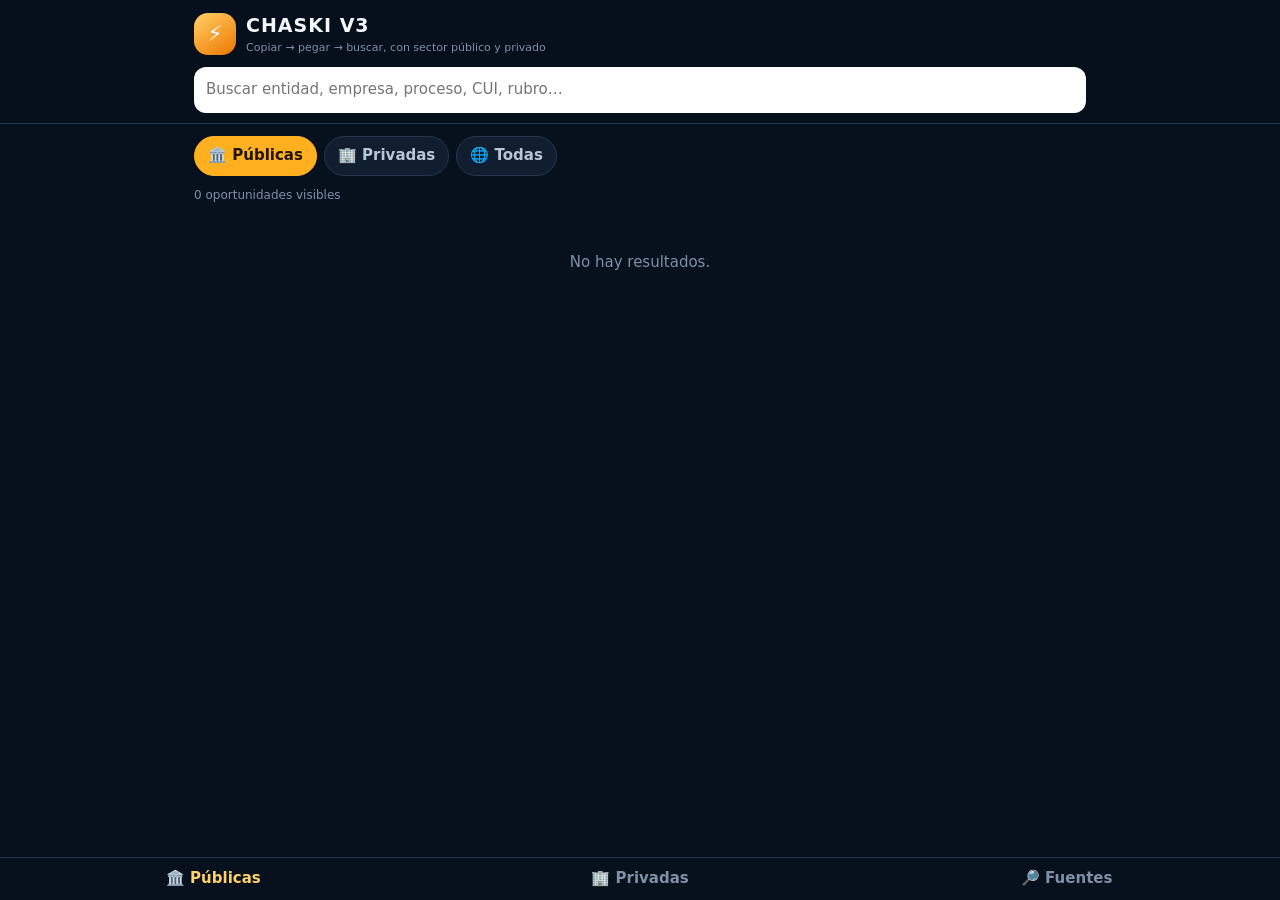
==== commit 10ab6a1a: "Add files via upload" ====
--- a/index.html
+++ b/index.html
@@ -1,1204 +1,29 @@
 <!DOCTYPE html>
-<html lang="es-PE">
-<head>
-<meta charset="utf-8">
-<meta name="viewport" content="width=device-width,initial-scale=1,viewport-fit=cover">
-<title>CHASKI — Radar de oportunidades</title>
-<meta name="description" content="Radar comercial de oportunidades públicas en electricidad, energía solar, pozos a tierra y mantenimiento en el Callejón de Huaylas, Áncash.">
-<link rel="manifest" href="manifest.json">
-<meta name="theme-color" content="#0e1116">
-<link rel="icon" href="favicon.png">
-<link rel="apple-touch-icon" href="apple-touch-icon.png">
-<meta name="apple-mobile-web-app-capable" content="yes">
-<meta name="mobile-web-app-capable" content="yes">
-<meta name="apple-mobile-web-app-status-bar-style" content="black-translucent">
-<meta name="apple-mobile-web-app-title" content="CHASKI">
-<style>*{box-sizing:border-box;margin:0;padding:0;-webkit-tap-highlight-color:transparent}
-:root{
-  --bg:#0e1116;--card:#161b23;--card2:#1d232d;--card3:#232b36;--line:#2f3846;
-  --tx:#eef2f7;--tx2:#b3bece;--tx3:#8593a6;
-  --acc:#f5a623;--acc2:#ffd166;--acc3:#e8570d;
-  --ok:#3ecf8e;--warn:#f5a623;--hot:#ff7b7b;--info:#6db4ff;--pur:#b78cf7;
-}
-html{background:var(--bg)}
-body{background:var(--bg);color:var(--tx);
-  font:16px/1.5 -apple-system,BlinkMacSystemFont,'Segoe UI',Roboto,'Helvetica Neue',sans-serif;
-  padding:env(safe-area-inset-top) 0 calc(92px + env(safe-area-inset-bottom));
-  -webkit-font-smoothing:antialiased;overflow-x:hidden}
-.w{max-width:820px;margin:0 auto;padding:0 15px}
-@media(min-width:900px){.w{max-width:980px}}
-a{text-decoration:none;color:inherit}
-
-/* ── cabecera compacta ── */
-header{display:flex;align-items:center;gap:12px;padding:16px 0 12px}
-.lg{width:40px;height:40px;border-radius:12px;background:linear-gradient(150deg,var(--acc),var(--acc3));
-  display:flex;align-items:center;justify-content:center;font-size:21px;flex:none;
-  box-shadow:0 5px 16px rgba(245,166,35,.28)}
-h1{font-size:19px;font-weight:800;letter-spacing:1.6px;line-height:1.1}
-.tag{color:var(--acc2);font-size:11px;font-weight:600}
-.sb{color:var(--tx3);font-size:11px;margin-top:2px}
-.ver2{color:var(--ok)}
-
-/* ── vista ejecutiva ── */
-.kpis{display:grid;grid-template-columns:repeat(4,1fr);gap:8px;margin-bottom:11px}
-.kpi{background:var(--card);border:1px solid var(--line);border-radius:13px;padding:12px 8px;text-align:center}
-.kpi .n{font-size:23px;font-weight:800;line-height:1}
-.kpi .l{font-size:9.5px;color:var(--tx3);margin-top:5px;text-transform:uppercase;letter-spacing:.4px;line-height:1.25}
-.kpi.r .n{color:var(--hot)}.kpi.a .n{color:var(--acc)}.kpi.b .n{color:var(--info)}.kpi.v .n{color:var(--ok)}
-.prox{background:var(--card);border:1px solid var(--line);border-left:3px solid var(--acc);
-  border-radius:13px;padding:13px 15px;margin-bottom:11px}
-.prox .l{display:block;font-size:9.5px;color:var(--tx3);text-transform:uppercase;letter-spacing:.7px}
-.prox .v{display:block;font-size:15px;font-weight:700;color:var(--acc2);margin-top:3px}
-.prox .q{display:block;font-size:12px;color:var(--tx2);margin-top:3px}
-.minota{font-size:12px;color:var(--tx3);margin-top:9px;text-align:center}
-
-/* ── filtros ── */
-.chips{display:flex;gap:7px;overflow-x:auto;padding:2px 0 4px;margin:16px 0 9px;scrollbar-width:none}
-.chips::-webkit-scrollbar{display:none}
-.chip{flex:none;background:var(--card);border:1px solid var(--line);color:var(--tx2);
-  padding:7px 14px;border-radius:20px;font:600 12.5px inherit;cursor:pointer;white-space:nowrap}
-.chip.on{background:var(--acc);border-color:var(--acc);color:#1a1108}
-.selrow{display:flex;gap:7px;flex-wrap:wrap;margin-bottom:10px}
-.selrow select{flex:1;min-width:130px;background:var(--card);border:1px solid var(--line);
-  color:var(--tx2);border-radius:11px;padding:9px 11px;font:600 12.5px inherit;cursor:pointer}
-.cuenta{font-size:11.5px;color:var(--tx3);margin-bottom:12px}
-
-/* ── tarjeta ── */
-.op{background:var(--card);border:1px solid var(--line);border-left:3px solid var(--line);
-  border-radius:15px;padding:15px 16px;margin-bottom:12px}
-.op.g{border-left-color:var(--ok)}.op.y{border-left-color:var(--warn)}.op.r{border-left-color:var(--hot)}
-.op.fav{box-shadow:0 0 0 1px rgba(245,166,35,.32)}
-.op .top{display:flex;justify-content:space-between;gap:11px;align-items:flex-start}
-.op .ti{font-size:15.5px;font-weight:700;line-height:1.34;flex:1}
-.dias{flex:none;font:800 10.5px inherit;padding:6px 9px;border-radius:9px;text-align:center;
-  line-height:1.15;white-space:nowrap;min-width:50px;opacity:.92}
-.dias b{display:block;font-size:15px;line-height:1.1}
-.dias.peq{font-size:10px;padding:5px 8px}
-.dias.g{background:rgba(62,207,142,.15);color:var(--ok)}
-.dias.y{background:rgba(245,166,35,.15);color:var(--warn)}
-.dias.r{background:rgba(255,123,123,.15);color:var(--hot)}
-.op .sub{font-size:12px;color:var(--tx2);margin-top:5px}
-
-.fila{display:flex;align-items:center;gap:8px;margin-top:11px;flex-wrap:wrap}
-.sc{font:800 11.5px inherit;padding:5px 10px;border-radius:8px;cursor:pointer}
-.sc.alto{background:rgba(62,207,142,.15);color:var(--ok)}
-.sc.medio{background:rgba(245,166,35,.15);color:var(--warn)}
-.sc.bajo{background:var(--card3);color:var(--tx3)}
-.fv{margin-left:auto;font-size:19px;cursor:pointer;line-height:1}
-.et{font:700 9.5px inherit;padding:3px 8px;border-radius:20px;letter-spacing:.4px;text-transform:uppercase}
-.et.pro{background:rgba(109,180,255,.16);color:var(--info)}
-.et.hip{background:rgba(183,140,247,.16);color:var(--pur)}
-.et.est{background:var(--card3);color:var(--tx2);text-transform:none;font-size:10.5px;letter-spacing:0}
-.et.est.contactada{background:rgba(109,180,255,.16);color:var(--info)}
-.et.est.evaluando{background:rgba(245,166,35,.16);color:var(--warn)}
-.et.est.descartada{background:var(--card3);color:var(--tx3);text-decoration:line-through}
-.et.est.ganada{background:rgba(62,207,142,.16);color:var(--ok)}
-
-/* ── desglose de encaje ── */
-.desglose{display:none;background:var(--card2);border-radius:11px;padding:13px 14px;margin-top:9px}
-.desglose.on{display:block}
-.fa{display:flex;align-items:center;gap:9px;margin-bottom:7px}
-.fn{font-size:11.5px;color:var(--tx2);flex:1.5}
-.bar{flex:1;height:6px;background:var(--card3);border-radius:4px;overflow:hidden}
-.bar i{display:block;height:100%;background:linear-gradient(90deg,var(--acc3),var(--acc));border-radius:4px}
-.fv2{font:700 10.5px inherit;color:var(--tx3);min-width:38px;text-align:right}
-.nota2{font-size:10.5px;color:var(--tx3);margin-top:9px;line-height:1.5;font-style:italic}
-
-/* ── bloques ── */
-.blq{border-radius:12px;padding:12px 14px;margin-top:11px}
-.blq .bt{font:800 10px inherit;letter-spacing:.9px;text-transform:uppercase;margin-bottom:9px;
-  display:flex;align-items:center;gap:7px;flex-wrap:wrap}
-.blq.of{background:var(--card2);border:1px solid rgba(62,207,142,.2)}
-.blq.of .bt{color:var(--ok)}
-.blq.an{background:var(--card2);border:1px solid rgba(245,166,35,.2)}
-.blq.an .bt{color:var(--acc2)}
-.blq.pv{background:var(--card2);border:1px solid rgba(183,140,247,.2)}
-.blq.pv .bt{color:var(--pur)}
-.blq.pv ul{margin:0 0 0 17px}
-.blq.pv li{font-size:12.2px;color:var(--tx2);margin-bottom:4px;line-height:1.5}
-.ln{display:flex;gap:10px;font-size:12.3px;margin-bottom:5px;align-items:baseline}
-.ln .k{color:var(--tx3);min-width:104px;flex:none;font-size:11px;text-transform:uppercase;letter-spacing:.3px}
-.ln .v{color:var(--tx);flex:1;word-break:break-word}
-.cp{color:var(--info);font-size:10.5px;cursor:pointer;border:1px solid rgba(109,180,255,.34);
-  padding:1px 7px;border-radius:6px;margin-left:5px;white-space:nowrap}
-.fnt{font-size:10.5px;color:var(--tx3);margin-top:9px;padding-top:8px;border-top:1px solid var(--line)}
-.res{font-size:13px;color:var(--tx);line-height:1.55}
-.det{display:none;font-size:12.5px;color:var(--tx2);line-height:1.62;margin-top:9px}
-.det.on{display:block}
-.mas{display:inline-block;margin-top:8px;color:var(--info);font-size:11.5px;font-weight:600;cursor:pointer}
-
-/* ── acciones ── */
-.acc{display:flex;gap:7px;flex-wrap:wrap;margin-top:12px}
-.bt2{background:var(--card2);border:1px solid var(--line);color:var(--tx2);
-  padding:9px 12px;border-radius:10px;font:600 11.5px inherit;cursor:pointer;white-space:nowrap}
-.bt2:active{transform:scale(.96)}
-.bt2.sg{border-color:rgba(245,166,35,.4);color:var(--acc2)}
-
-/* ── seguimiento ── */
-.seg{display:none;background:var(--card2);border-radius:12px;padding:14px;margin-top:11px}
-.seg.on{display:block}
-.seg label{display:block;font-size:10px;color:var(--tx3);text-transform:uppercase;
-  letter-spacing:.7px;margin:9px 0 5px;font-weight:700}
-.seg label:first-child{margin-top:0}
-.seg select,.seg input,.seg textarea{width:100%;background:var(--card);border:1px solid var(--line);
-  color:var(--tx);border-radius:9px;padding:10px 11px;font:400 13px inherit;resize:vertical}
-.seg .rec{background:rgba(245,166,35,.1);border:1px solid rgba(245,166,35,.28);border-radius:9px;
-  padding:10px 12px;margin-top:11px;font-size:12.2px;color:var(--acc2)}
-
-/* ── jugadas / fuentes ── */
-.pm{background:var(--card);border:1px solid var(--line);border-radius:14px;padding:15px 16px;margin-bottom:11px}
-.pm.top1{border-color:rgba(245,166,35,.42);background:linear-gradient(160deg,rgba(245,166,35,.08),var(--card) 66%)}
-.pm .nu{width:23px;height:23px;border-radius:7px;background:var(--acc);color:#1a1108;
-  font:800 12px inherit;display:inline-flex;align-items:center;justify-content:center;margin-right:9px;vertical-align:2px}
-.pm .ti{font-size:15px;font-weight:700;line-height:1.3}
-.pm .ent{font-size:11.5px;color:var(--tx3);margin-top:6px}
-.pm .pq{font-size:12.8px;color:var(--tx2);line-height:1.62;margin-top:9px}
-.pm .ver{display:inline-block;margin-top:10px;color:var(--info);font-size:12.5px;font-weight:600}
-
-/* ── mosaicos ── */
-.g2{display:grid;grid-template-columns:1fr 1fr;gap:10px}
-@media(min-width:560px){.g2{grid-template-columns:1fr 1fr 1fr}}
-.t{background:var(--card);border:1px solid var(--line);border-radius:15px;padding:14px 13px;
-  display:flex;flex-direction:column;min-height:104px;transition:transform .1s,border-color .15s}
-.t:active{transform:scale(.965);border-color:var(--acc)}
-.t .e{font-size:24px;line-height:1;margin-bottom:8px}
-.t .n{font-size:14px;font-weight:700;line-height:1.25}
-.t .d{font-size:11px;color:var(--tx3);margin-top:3px;line-height:1.35}
-.t.hi{border-color:rgba(245,166,35,.5);background:linear-gradient(158deg,rgba(245,166,35,.09),var(--card) 62%)}
-.t.hi .n{color:var(--acc2)}
-
-h2{font-size:11px;font-weight:800;letter-spacing:1.2px;text-transform:uppercase;color:var(--tx3);
-  margin:26px 0 11px;display:flex;align-items:center;gap:8px}
-h2::after{content:'';flex:1;height:1px;background:var(--line)}
-.sbnote{color:var(--tx3);font-size:12px;margin:-4px 0 12px;line-height:1.5}
-
-.all{display:block;width:100%;margin:12px 0 0;border:none;border-radius:14px;cursor:pointer;
-  background:linear-gradient(140deg,var(--acc),var(--acc3));color:#1a1108;padding:16px;
-  font:800 15.5px inherit;box-shadow:0 6px 18px rgba(245,166,35,.22)}
-.all:active{transform:scale(.98)}
-.all small{display:block;font-size:11px;font-weight:600;opacity:.74;margin-top:5px}
-
-.box{background:var(--card);border:1px solid var(--line);border-radius:14px;padding:15px 17px;
-  margin-top:12px;font-size:12.8px;color:var(--tx2);line-height:1.64}
-.box .h{color:var(--tx);font-weight:700;font-size:13.5px;display:block;margin-bottom:7px}
-.box b{color:var(--acc)}
-.box.gold{border-color:rgba(245,166,35,.34);background:linear-gradient(160deg,rgba(245,166,35,.07),var(--card) 70%)}
-#inst{display:none;width:100%;margin-top:12px;border:1px solid var(--acc);border-radius:14px;
-  background:rgba(245,166,35,.1);color:var(--acc2);padding:15px;font:700 15px inherit;cursor:pointer}
-
-.vacio{text-align:center;color:var(--tx3);font-size:13.5px;padding:38px 20px;line-height:1.7}
-.vacio .em{font-size:38px;display:block;margin-bottom:12px}
-footer{text-align:center;color:#6b7889;font-size:11px;margin-top:26px;line-height:1.8;
-  padding-top:18px;border-top:1px solid var(--line)}
-.pane{display:none}.pane.on{display:block}
-
-/* ── navegación ── */
-nav{position:fixed;left:0;right:0;bottom:0;z-index:50;
-  background:rgba(14,17,22,.95);backdrop-filter:blur(14px);-webkit-backdrop-filter:blur(14px);
-  border-top:1px solid var(--line);display:flex;padding:8px 6px calc(8px + env(safe-area-inset-bottom))}
-nav button{flex:1;background:none;border:none;color:var(--tx3);font:600 9.5px/1.3 inherit;
-  padding:6px 2px;cursor:pointer;display:flex;flex-direction:column;align-items:center;gap:4px;position:relative}
-nav button .i{font-size:19px;line-height:1}
-nav button.on{color:var(--acc)}
-nav button .bdg{position:absolute;top:0;right:50%;transform:translateX(20px);
-  background:var(--hot);color:#1a1108;font-size:9px;font-weight:800;min-width:16px;height:16px;
-  border-radius:9px;display:flex;align-items:center;justify-content:center;padding:0 4px}
-
-/* ── toast ── */
-#toast{position:fixed;left:50%;bottom:100px;transform:translate(-50%,14px);
-  background:var(--card3);border:1px solid var(--line);color:var(--tx);
-  padding:12px 18px;border-radius:12px;font-size:12.8px;z-index:99;
-  opacity:0;pointer-events:none;transition:all .22s;max-width:88%;text-align:center;
-  box-shadow:0 8px 28px rgba(0,0,0,.45)}
-#toast.on{opacity:1;transform:translate(-50%,0)}
-</style>
-</head>
-<body>
-<div class="w">
-
-<header>
-  <div class="lg">⚡</div>
-  <div>
-    <h1>CHASKI</h1>
-    <div class="tag">El que trae la noticia primero</div>
-    <div class="sb" id="sb"></div>
-  </div>
-</header>
-
-<!-- ══════ VIGENTES ══════ -->
-<section class="pane on" id="p1">
-  <div class="box" id="avisoLocal" style="display:none">
-    <span class="h">📄 Estás viendo la copia guardada</span>
-    Los datos vienen dentro de este archivo. Publícalo en GitHub para que se actualice sola.
-  </div>
-
-  <div id="resumen"></div>
-
-  <div class="chips">
-    <button class="chip on" data-g="urg" data-v="todas">Todas</button>
-    <button class="chip" data-g="urg" data-v="accion">📋 Para hoy</button>
-    <button class="chip" data-g="urg" data-v="urgente">🔴 Urgentes</button>
-    <button class="chip" data-g="urg" data-v="semana">Esta semana</button>
-    <button class="chip" data-g="urg" data-v="alta">⭐ Buen encaje</button>
-    <button class="chip" data-g="urg" data-v="fav">Favoritas</button>
-  </div>
-  <div class="selrow">
-    <select id="fProv"></select>
-    <select id="fTipo"></select>
-    <select id="fEstado"></select>
-  </div>
-  <div class="cuenta" id="cuenta"></div>
-  <div id="lista"></div>
-</section>
-
-<!-- ══════ DESIERTAS ══════ -->
-<section class="pane" id="p5">
-  <div class="box gold"><span class="h">🏜️ Por qué esto es oro</span><div id="dPorque"></div></div>
-  <div class="box"><span class="h">⚖️ Qué pasa después del desierto</span><div id="dDespues"></div></div>
-  <div class="box"><span class="h">📞 La jugada</span><div id="dJugada"></div></div>
-  <h2>Candidatas a quedar desiertas</h2>
-  <div class="sbnote">Convocatorias que acaban de cerrar en distritos alejados. Llama y pregunta si hubo postores.</div>
-  <div id="dCand"></div>
-  <h2>Dónde cazarlos</h2>
-  <div id="dFuentes"></div>
-</section>
-
-<!-- ══════ JUGADAS ══════ -->
-<section class="pane" id="p2">
-  <h2>Jugadas que no caducan</h2>
-  <div id="perms"></div>
-</section>
-
-<!-- ══════ BUSCAR ══════ -->
-<section class="pane" id="p3">
-  <h2>Búsqueda manual por rubro</h2>
-  <div class="g2">
-    <a class="t" target="_blank" rel="noopener" href="https://www.google.com/search?q=%28%22pozo+a+tierra%22+OR+%22puesta+a+tierra%22%29+%28%22Huaraz%22+OR+%22Carhuaz%22+OR+%22Yungay%22+OR+%22Caraz%22+OR+%22Recuay%22%29+%28%22convocatoria%22+OR+%22orden+de+servicio%22+OR+%22requerimiento%22%29+-Junin+-Huancayo+-Lima&tbs=qdr:w"><span class="e">⚡</span><span class="n">Pozos a tierra</span><span class="d">Mantenimiento y certificación</span></a>
-    <a class="t" target="_blank" rel="noopener" href="https://www.google.com/search?q=%28%22terma+solar%22+OR+%22termas+solares%22+OR+%22calentador+solar%22%29+%28%22Huaraz%22+OR+%22Carhuaz%22+OR+%22Yungay%22+OR+%22Caraz%22+OR+%22Ancash%22%29+%28adquisicion+OR+instalacion+OR+mantenimiento%29+-Lima+-Arequipa&tbs=qdr:w"><span class="e">☀️</span><span class="n">Termas solares</span><span class="d">Venta e instalación</span></a>
-    <a class="t" target="_blank" rel="noopener" href="https://www.google.com/search?q=%28%22panel+solar%22+OR+%22paneles+solares%22+OR+%22electrificacion+rural%22%29+%28%22Ancash%22+OR+%22Huaraz%22%29+%28licitacion+OR+convocatoria+OR+suministro%29&tbs=qdr:w"><span class="e">🔆</span><span class="n">Paneles solares</span><span class="d">Fotovoltaico y rural</span></a>
-    <a class="t" target="_blank" rel="noopener" href="https://www.google.com/search?q=%28%22redes+electricas%22+OR+%22alumbrado+publico%22+OR+subestacion%29+mantenimiento+%28%22Huaraz%22+OR+%22Carhuaz%22+OR+%22Yungay%22+OR+%22Caraz%22+OR+%22Recuay%22%29&tbs=qdr:w"><span class="e">🔌</span><span class="n">Redes eléctricas</span><span class="d">Alumbrado, subestaciones</span></a>
-    <a class="t" target="_blank" rel="noopener" href="https://www.google.com/search?q=%28%22supervisor+de+obra%22+OR+%22especialista+electrico%22+OR+consultoria+OR+%22locacion+de+servicios%22%29+%28%22ingeniero+mecanico+electricista%22+OR+%22ingeniero+electricista%22%29+%28%22Ancash%22+OR+%22Huaraz%22%29&tbs=qdr:w"><span class="e">📐</span><span class="n">Consultoría</span><span class="d">Supervisión y peritaje</span></a>
-    <a class="t" target="_blank" rel="noopener" href="https://www.google.com/search?q=mantenimiento+%28%22luces+de+emergencia%22+OR+%22sistema+contra+incendio%22+OR+%22grupo+electrogeno%22+OR+%22tablero+electrico%22%29+%28%22Huaraz%22+OR+%22Carhuaz%22+OR+%22Yungay%22+OR+%22Caraz%22%29&tbs=qdr:w"><span class="e">🧰</span><span class="n">Mantenimiento</span><span class="d">Emergencia y tableros</span></a>
-  </div>
-
-  <h2>Fuentes en vivo</h2>
-  <div class="g2">
-    <a class="t hi" target="_blank" rel="noopener" href="https://prod2.seace.gob.pe/seacebus-uiwd-pub/buscadorPublico/buscadorPublico.xhtml"><span class="e">🏛️</span><span class="n">Buscador SEACE</span><span class="d">Fuente oficial</span></a>
-    <a class="t hi" target="_blank" rel="noopener" href="https://contratacionesabiertas.oece.gob.pe/"><span class="e">📊</span><span class="n">Contrataciones Abiertas</span><span class="d">Portal oficial OCDS</span></a>
-    <a class="t hi" target="_blank" rel="noopener" href="https://licitacionesperu.pe/contrataciones-menores/?status=Vigente&year=2026"><span class="e">💰</span><span class="n">Menores 8 UIT</span><span class="d">Órdenes de servicio</span></a>
-    <a class="t" target="_blank" rel="noopener" href="https://www.perucontrata.com.pe/licitaciones-peru/ancash/"><span class="e">📍</span><span class="n">Áncash vigentes</span><span class="d">Con plazo abierto</span></a>
-    <a class="t" target="_blank" rel="noopener" href="https://www.perulicitaciones.com/departamento/ancash.html"><span class="e">📋</span><span class="n">Convocatorias</span><span class="d">Con fecha límite</span></a>
-    <a class="t" target="_blank" rel="noopener" href="https://prod6.seace.gob.pe/auth-proveedor/"><span class="e">🔑</span><span class="n">SEACE 8 UIT</span><span class="d">Con tu RNP</span></a>
-  </div>
-  <button class="all" onclick="abrirTodas()">🔄 ABRIR TODAS LAS FUENTES<small>Las 6 páginas con lo vigente de hoy</small></button>
-
-  <h2>Entidades</h2>
-  <div class="g2">
-    <a class="t" target="_blank" rel="noopener" href="https://www.google.com/search?q=SUNAT+%28%22Oficina+Zonal+Huaraz%22+OR+Ancash%29+%28mantenimiento+OR+%22pozo+a+tierra%22+OR+%22luces+de+emergencia%22%29+contratacion&tbs=qdr:m"><span class="e">🏢</span><span class="n">SUNAT</span><span class="d">Oficina Zonal Huaraz</span></a>
-    <a class="t" target="_blank" rel="noopener" href="https://www.perulicitaciones.com/entidad/ministerio-del-interior-pnp-ue-001-oga.html"><span class="e">🚔</span><span class="n">PNP · Mininter</span><span class="d">Comisarías</span></a>
-    <a class="t" target="_blank" rel="noopener" href="https://www.google.com/search?q=%28Lincuna+OR+%22Santa+Luisa%22+OR+Huanzala+OR+Contonga+OR+Pachapaqui%29+Ancash+%28contratista+OR+proveedor+OR+%22servicio+electrico%22%29&tbs=qdr:m"><span class="e">⛏️</span><span class="n">Mineras</span><span class="d">Lincuna, Santa Luisa</span></a>
-    <a class="t" target="_blank" rel="noopener" href="https://www.perulicitaciones.com/entidad/empresa-regional-de-servicio-publico-de-electricidad-electro-nor-medio-sa-hidrandina.html"><span class="e">💡</span><span class="n">Hidrandina</span><span class="d">Concesionaria</span></a>
-  </div>
-</section>
-
-<!-- ══════ MÁS ══════ -->
-<section class="pane" id="p4">
-  <h2>Tu app</h2>
-  <button id="inst">📲 Instalar CHASKI en este celular</button>
-  <div class="box gold" id="ayudaInst">
-    <span class="h">📲 Ponlo en tu pantalla de inicio</span>
-    <b>Android:</b> menú ⋮ → <b>Instalar aplicación</b>.<br>
-    <b>iPhone:</b> compartir ⬆️ → <b>Añadir a pantalla de inicio</b>.
-  </div>
-
-  <h2>Tu seguimiento</h2>
-  <div class="box">
-    <span class="h">💾 Dónde se guarda</span>
-    Los estados, notas y favoritos se guardan <b>en este dispositivo</b>, no en internet. Si abres CHASKI en otro equipo, no los verás allí. Usa los botones de abajo para llevarlos de un lado a otro.
-    <div class="acc" style="margin-top:12px">
-      <span class="bt2" onclick="exportarSeg()">⬇️ Exportar seguimiento</span>
-      <label class="bt2" style="display:inline-block">⬆️ Importar
-        <input type="file" accept="application/json" style="display:none" onchange="importarSeg(this)">
-      </label>
-    </div>
-  </div>
-
-  <h2>Cómo leer las etiquetas</h2>
-  <div class="box">
-    <span class="h">✓ Dato oficial</span>Sale de la fuente citada al pie de cada tarjeta. Entidad, plazo, tipo de proceso y nomenclatura.<br><br>
-    <span class="h">💡 Análisis CHASKI · Probable</span>Deducción con base sólida, por ejemplo que una supervisión de agua potable necesite un especialista electromecánico.<br><br>
-    <span class="h">💡 Análisis CHASKI · Hipótesis</span>Suposición razonable pero <b>sin confirmar en el expediente</b>. Verifícala antes de gastar tiempo o dinero.<br><br>
-    <span class="h">? Por verificar</span>Lo que hay que preguntar a la entidad. No lo tomes como parte de las bases.
-  </div>
-
-  <h2>Cómo se calcula el encaje</h2>
-  <div class="box">
-    Cada oportunidad suma hasta 100 puntos entre siete factores. Toca el número en cualquier tarjeta para ver el desglose completo. <b>Es una guía de priorización, no una garantía</b>: la puntuación la asigno yo con criterio comercial, no sale de una fórmula oficial.
-  </div>
-
-  <h2>Fuentes de las cifras</h2>
-  <div id="fuentes"></div>
-
-  <h2>Cobertura y actualización</h2>
-  <div class="box">
-    <span class="h">📍 Zona</span>
-    Provincias de <b>Huaraz, Recuay, Carhuaz, Yungay y Huaylas (Caraz)</b> con sus 51 distritos. Zona secundaria: San Marcos y Huari por el canon de Antamina, y Aija, Bolognesi y Huallanca por la minería.
-  </div>
-  <div class="box">
-    <span class="h">🔄 Actualización</span>
-    La lista vive en <b>oportunidades.json</b>. El barrido regenera el archivo y tú lo subes a GitHub: entrar al archivo, ✏️ editar, pegar y confirmar.<br><br>
-    La app calcula sola los días restantes y <b>oculta lo vencido</b>, aunque no actualices en una semana.
-  </div>
-
-  <footer>
-    CHASKI · Radar de oportunidades<br>
-    RyC Contratistas Generales · YACUSOL<br>
-    Ing. Rafael Zeña · Ingeniero Mecánico Electricista
-  </footer>
-</section>
-</div>
-
-<nav>
-  <button class="on" data-p="p1"><span class="i">📡</span>Vigentes<span class="bdg" id="bdg" style="display:none">0</span></button>
-  <button data-p="p5"><span class="i">🏜️</span>Desiertas</button>
-  <button data-p="p2"><span class="i">🎯</span>Jugadas</button>
-  <button data-p="p3"><span class="i">🔍</span>Buscar</button>
-  <button data-p="p4"><span class="i">⚙️</span>Más</button>
-</nav>
-
-<div id="toast"></div>
-
+<html lang="es-PE"><head><meta charset="utf-8"><meta name="viewport" content="width=device-width,initial-scale=1,viewport-fit=cover"><title>CHASKI V3</title><meta name="theme-color" content="#07101d"><style>
+*{box-sizing:border-box}body{margin:0;background:#07101d;color:#f5f8fc;font:15px/1.45 system-ui,-apple-system,Segoe UI,Roboto,Arial,sans-serif;padding-bottom:74px}button,input{font:inherit}.w{max-width:920px;margin:auto;padding:0 14px}.top{position:sticky;top:0;z-index:9;background:#07101df2;border-bottom:1px solid #26384f;backdrop-filter:blur(12px)}.head{display:flex;align-items:center;gap:10px;padding:12px 0}.logo{width:42px;height:42px;border-radius:14px;display:grid;place-items:center;background:linear-gradient(145deg,#ffd166,#ef7600);font-size:22px}.ttl{font-weight:900;font-size:19px;letter-spacing:1px}.sub{font-size:11px;color:#8090a6}.search{display:flex;gap:7px;padding-bottom:10px}.search input{flex:1;border:0;border-radius:12px;padding:12px;background:white;color:#0b1625}.tabs{display:flex;gap:7px;overflow:auto;padding:12px 0 8px}.tab{border:1px solid #26384f;background:#111e30;color:#b9c6d8;border-radius:999px;padding:8px 13px;font-weight:800;white-space:nowrap}.tab.on{background:#ffb020;color:#211403;border-color:#ffb020}.count{font-size:12px;color:#8090a6;margin:3px 0 10px}.card{background:#111e30;border:1px solid #26384f;border-radius:16px;padding:14px;margin-bottom:12px}.title{font-weight:900;font-size:16px}.meta{font-size:12px;color:#b9c6d8;margin-top:4px}.badge{display:inline-block;margin:8px 5px 0 0;padding:4px 8px;border-radius:999px;background:#17273c;color:#b9c6d8;font-size:10.5px;font-weight:800}.badgeh{color:#35d39a;background:#113227}.badgep{color:#ffd166;background:#342611}.seace{margin-top:12px;padding:12px;background:#0a1422;border:1px solid #29405c;border-radius:12px}.seace h4{margin:0 0 8px;color:#ffd166;font-size:11px;text-transform:uppercase;letter-spacing:.7px}.f{display:grid;grid-template-columns:118px 1fr auto;gap:7px;align-items:center;padding:6px 0;border-bottom:1px solid #1f3045}.f:last-child{border-bottom:0}.k{color:#8090a6;font-size:10px;text-transform:uppercase}.v{font-size:12px;word-break:break-word}.cp{border:1px solid #315070;background:#102238;color:#69b7ff;border-radius:8px;padding:6px 8px;font-size:10px;font-weight:900}.btns{display:grid;grid-template-columns:1fr 1fr;gap:7px;margin-top:10px}.primary,.secondary{border:0;border-radius:11px;padding:11px;font-weight:900}.primary{background:linear-gradient(135deg,#ffd166,#ef8b00);color:#241606}.secondary{background:#17273c;color:#dce9fa;border:1px solid #26384f}.private{border-left:4px solid #35d39a}.note{background:#111e30;border:1px solid #26384f;border-radius:14px;padding:13px;color:#b9c6d8;margin:11px 0}.empty{text-align:center;color:#8090a6;padding:38px 15px}.toast{position:fixed;left:50%;bottom:78px;transform:translateX(-50%);background:#eef6ff;color:#0e1a29;border-radius:10px;padding:9px 13px;opacity:0;transition:.2s;z-index:99;font-weight:800;font-size:12px}.toast.on{opacity:1}nav{position:fixed;left:0;right:0;bottom:0;background:#08111df7;border-top:1px solid #26384f;display:grid;grid-template-columns:repeat(3,1fr)}nav button{border:0;background:transparent;color:#8090a6;padding:10px 4px;font-weight:800}nav button.on{color:#ffd166}@media(max-width:520px){.f{grid-template-columns:92px 1fr auto}.btns{grid-template-columns:1fr}.ttl{font-size:17px}}
+</style></head><body>
+<div class="top"><div class="w"><div class="head"><div class="logo">⚡</div><div><div class="ttl">CHASKI V3</div><div class="sub">Copiar → pegar → buscar, con sector público y privado</div></div></div><div class="search"><input id="q" placeholder="Buscar entidad, empresa, proceso, CUI, rubro…"></div></div></div>
+<main class="w"><div class="tabs"><button class="tab on" data-mode="public">🏛️ Públicas</button><button class="tab" data-mode="private">🏢 Privadas</button><button class="tab" data-mode="all">🌐 Todas</button></div><div id="count" class="count">Cargando…</div><div id="list"></div></main>
+<nav><button class="on" onclick="setMode('public',this)">🏛️ Públicas</button><button onclick="setMode('private',this)">🏢 Privadas</button><button onclick="openSources()">🔎 Fuentes</button></nav><div id="toast" class="toast"></div>
 <script>
-var DATOS_EMBEBIDOS = {
-  "actualizado": "2026-08-18",
-  "hora": "14:00",
-  "zona": "Callejón de Huaylas y Áncash",
-  "metodo_encaje": {
-    "descripcion": "Cada oportunidad se puntúa sobre 100 sumando siete factores. La puntuación es una guía de priorización, no una garantía.",
-    "factores": [
-      {
-        "k": "afinidad",
-        "n": "Afinidad con lo que hace RyC",
-        "max": 20
-      },
-      {
-        "k": "distancia",
-        "n": "Cercanía al Callejón de Huaylas",
-        "max": 15
-      },
-      {
-        "k": "subcontrato",
-        "n": "Vía de entrada realista",
-        "max": 15
-      },
-      {
-        "k": "plazo",
-        "n": "Tiempo restante para actuar",
-        "max": 15
-      },
-      {
-        "k": "requisitos",
-        "n": "Requisitos que puedes acreditar",
-        "max": 15
-      },
-      {
-        "k": "competencia",
-        "n": "Competencia esperada (más alto = menos rivales)",
-        "max": 10
-      },
-      {
-        "k": "monto",
-        "n": "Atractivo económico estimado",
-        "max": 10
-      }
-    ]
-  },
-  "fuentes_citadas": [
-    {
-      "afirmacion": "El 15,9 % de los ítems convocados por el Estado queda desierto; 27 % sin participantes, 26 % sin ofertas presentadas y 45 % con todas las ofertas rechazadas.",
-      "fuente": "MEF — Estudio «¿Por qué razones un proceso de selección queda desierto?»",
-      "url": "https://www.mef.gob.pe/cont_estado/documentos/1_Estudio_desiertos.pdf"
-    },
-    {
-      "afirmacion": "El MINEM convocará en 2026 proyectos de electrificación rural por más de S/ 1 159 millones, con Áncash entre las regiones beneficiadas.",
-      "fuente": "Energiminas, 9 de febrero de 2026",
-      "url": "https://energiminas.com/2026/02/09/minem-convocara-en-2026-proyectos-de-electrificacion-rural-por-mas-de-s-1159-millones/"
-    },
-    {
-      "afirmacion": "Áncash registra 94 unidades mineras de exploración y producción.",
-      "fuente": "Rumbo Minero, citando al MINEM",
-      "url": "https://www.rumbominero.com/peru/noticias/mineria/ancash-registra-94-unidades-de-exploracion-y-produccion-segun-el-mem/"
-    },
-    {
-      "afirmacion": "Osinergmin contrata empresas supervisoras a través del sistema SICOES.",
-      "fuente": "Plataforma del Estado Peruano — gob.pe",
-      "url": "https://www.gob.pe/41294-acceder-al-sistema-de-registro-y-contratacion-de-empresas-supervisoras-sicoes"
-    },
-    {
-      "afirmacion": "Minera Lincuna alista cambios por US$ 135 millones en Huancapetí, Áncash.",
-      "fuente": "Diario Gestión",
-      "url": "https://gestion.pe/economia/empresas/ancash-los-ocho-cambios-por-us-135-millones-que-alista-minera-lincuna-en-huancapeti-noticia/"
-    }
-  ],
-  "buscadores_oficiales": {
-    "seace": "https://prod2.seace.gob.pe/seacebus-uiwd-pub/buscadorPublico/buscadorPublico.xhtml",
-    "ocds": "https://contratacionesabiertas.oece.gob.pe/"
-  },
-  "oportunidades": [
-    {
-      "id": "rnr",
-      "titulo": "Supervisión de obra — agua potable y desagüe",
-      "oficial": {
-        "entidad": "Municipalidad Distrital de Ranrahirca",
-        "unidad": "No verificada",
-        "nomenclatura": "No publicada en la fuente consultada",
-        "tipo": "Consultoría",
-        "modalidad": "Concurso Público",
-        "provincia": "Yungay",
-        "distrito": "Ranrahirca",
-        "cierra": "2026-09-02",
-        "hora": null,
-        "cui": "2305704",
-        "monto": null,
-        "fuente": "PerúContrata",
-        "fuente_url": "https://www.perucontrata.com.pe/licitaciones-peru/ancash/",
-        "verificado": "2026-08-18"
-      },
-      "analisis": {
-        "resumen": "Es la única donde entras por la puerta principal, con tu título, sin depender de nadie.",
-        "detalle": "Toda planta de agua potable y desagüe tiene componente electromecánico: bombeo, tableros, arrancadores, protecciones y pozo a tierra. Los equipos de supervisión suelen exigir un especialista electromecánico además del sanitario. Si no calificas como jefe de supervisión, postula como especialista integrante del equipo de un consultor que sí tenga la experiencia en obras de saneamiento.",
-        "rubros": [
-          "consultoria",
-          "electrico"
-        ],
-        "via": "directa",
-        "certeza": "probable"
-      },
-      "porverificar": [
-        "Si las bases exigen especialista electromecánico y con qué experiencia mínima",
-        "Valor referencial y plazo de la consultoría",
-        "Si admiten consorcio, que sería tu vía más rápida"
-      ],
-      "encaje": {
-        "afinidad": 16,
-        "distancia": 14,
-        "monto": 5,
-        "subcontrato": 15,
-        "competencia": 6,
-        "plazo": 13,
-        "requisitos": 10
-      }
-    },
-    {
-      "id": "tcp",
-      "titulo": "Cobertura de graderías del estadio municipal",
-      "oficial": {
-        "entidad": "Municipalidad Distrital de Ticapampa",
-        "unidad": "No verificada",
-        "nomenclatura": "No publicada en la fuente consultada",
-        "tipo": "Obra",
-        "modalidad": "Licitación Pública Abreviada",
-        "provincia": "Recuay",
-        "distrito": "Ticapampa",
-        "cierra": "2026-08-25",
-        "hora": null,
-        "cui": "2727791",
-        "monto": null,
-        "fuente": "PerúContrata",
-        "fuente_url": "https://www.perucontrata.com.pe/licitaciones-peru/ancash/",
-        "verificado": "2026-08-18"
-      },
-      "analisis": {
-        "resumen": "Distrito chico en Recuay, poca competencia. Ve por el subcontrato eléctrico con el que gane.",
-        "detalle": "Una cobertura de graderías normalmente trae iluminación deportiva, tablero de fuerza y protección contra descargas atmosféricas, además del pozo a tierra correspondiente. Ojo: esto es una inferencia por el tipo de obra, no está confirmado en el expediente. Ticapampa es un distrito pequeño donde el trato directo funciona mejor que el papeleo.",
-        "rubros": [
-          "electrico",
-          "mantenimiento"
-        ],
-        "via": "subcontrato",
-        "certeza": "hipotesis"
-      },
-      "porverificar": [
-        "Si el expediente técnico incluye partidas de iluminación y pozo a tierra, o solo la estructura",
-        "Quiénes se registraron como participantes",
-        "Valor referencial de la obra"
-      ],
-      "encaje": {
-        "afinidad": 14,
-        "distancia": 15,
-        "monto": 5,
-        "subcontrato": 13,
-        "competencia": 8,
-        "plazo": 10,
-        "requisitos": 12
-      }
-    },
-    {
-      "id": "crz",
-      "titulo": "Movilidad urbana — Jr. La Esperanza, Jr. Señor de Chaucayán y Av. Machapay",
-      "oficial": {
-        "entidad": "Gobierno Regional de Áncash",
-        "unidad": "DRTC — Dirección Regional de Transportes y Comunicaciones",
-        "nomenclatura": "LP-SM-2-2026-GRA/GRI/DRTC/C-1",
-        "tipo": "Obra",
-        "modalidad": "Licitación Pública",
-        "provincia": "Carhuaz",
-        "distrito": "Carhuaz",
-        "cierra": "2026-08-20",
-        "hora": null,
-        "cui": null,
-        "monto": null,
-        "fuente": "PerúLicitaciones",
-        "fuente_url": "https://www.perulicitaciones.com/departamento/ancash.html",
-        "verificado": "2026-08-18"
-      },
-      "analisis": {
-        "resumen": "Está en Carhuaz, tu zona, pero cierra en dos días. Si vas, es hoy.",
-        "detalle": "Las obras de movilidad urbana suelen incluir alumbrado público, reubicación de postes y a veces semaforización. El GORE Áncash ya conoce a RyC por trabajos anteriores. Como el plazo está encima, la vía realista no es postular sino ubicar a los postores registrados y ofrecerles el paquete eléctrico para su propuesta.",
-        "rubros": [
-          "electrico",
-          "alumbrado"
-        ],
-        "via": "subcontrato",
-        "certeza": "hipotesis"
-      },
-      "porverificar": [
-        "Si el expediente incluye partidas de alumbrado público o solo pavimento y veredas",
-        "Lista de participantes registrados en el SEACE",
-        "Valor referencial"
-      ],
-      "encaje": {
-        "afinidad": 15,
-        "distancia": 15,
-        "monto": 6,
-        "subcontrato": 13,
-        "competencia": 4,
-        "plazo": 4,
-        "requisitos": 11
-      }
-    },
-    {
-      "id": "pch",
-      "titulo": "Espacios públicos urbanos — Pichiu San Pedro",
-      "oficial": {
-        "entidad": "Municipalidad Distrital de San Marcos",
-        "unidad": "No verificada",
-        "nomenclatura": "No publicada en la fuente consultada",
-        "tipo": "Obra",
-        "modalidad": "Licitación Pública Abreviada",
-        "provincia": "Huari",
-        "distrito": "San Marcos",
-        "cierra": "2026-08-19",
-        "hora": null,
-        "cui": "2677790",
-        "monto": null,
-        "fuente": "PerúLicitaciones",
-        "fuente_url": "https://www.perulicitaciones.com/departamento/ancash.html",
-        "verificado": "2026-08-18"
-      },
-      "analisis": {
-        "resumen": "Cierra mañana. Más que postular, sirve para entrar a la lista de proveedores de San Marcos.",
-        "detalle": "San Marcos concentra el canon de Antamina y es de los distritos con más presupuesto de Áncash: contrata seguido y paga. Los proyectos de espacios públicos suelen llevar alumbrado ornamental y tableros, aunque eso depende del expediente. Aunque no llegues a esta convocatoria, la visita a su área de infraestructura vale por sí sola.",
-        "rubros": [
-          "electrico",
-          "alumbrado"
-        ],
-        "via": "subcontrato",
-        "certeza": "hipotesis"
-      },
-      "porverificar": [
-        "Si el expediente contempla alumbrado ornamental",
-        "Cómo inscribirse en su registro de proveedores",
-        "Qué obras tienen programadas para el resto del año"
-      ],
-      "encaje": {
-        "afinidad": 11,
-        "distancia": 7,
-        "monto": 6,
-        "subcontrato": 11,
-        "competencia": 7,
-        "plazo": 2,
-        "requisitos": 10
-      }
-    },
-    {
-      "id": "bcv",
-      "titulo": "Mantenimiento correctivo de bocatoma — barraje móvil La Víbora",
-      "oficial": {
-        "entidad": "Gobierno Regional de Áncash",
-        "unidad": "Proyecto Especial CHINECAS",
-        "nomenclatura": "CP SER-SM-3-2026-GRA-PE.CHINECAS-1",
-        "tipo": "Servicio",
-        "modalidad": "Concurso Público",
-        "provincia": "Santa",
-        "distrito": "No verificado",
-        "cierra": "2026-08-21",
-        "hora": null,
-        "cui": null,
-        "monto": null,
-        "fuente": "PerúLicitaciones",
-        "fuente_url": "https://www.perulicitaciones.com/departamento/ancash.html",
-        "verificado": "2026-08-18"
-      },
-      "analisis": {
-        "resumen": "Un barraje móvil tiene compuertas motorizadas. Pregunta si el alcance incluye lo electromecánico.",
-        "detalle": "Los barrajes móviles operan con compuertas accionadas por motores, con tableros de mando, protecciones y puesta a tierra. Si el alcance del servicio incluye esa parte, es trabajo tuyo directo. Si el alcance es solo obra civil, queda como adicional que puedes ofrecer al ganador. Está en la zona de Chimbote, fuera del Callejón de Huaylas.",
-        "rubros": [
-          "electrico",
-          "mantenimiento"
-        ],
-        "via": "subcontrato",
-        "certeza": "hipotesis"
-      },
-      "porverificar": [
-        "Alcance exacto del servicio: ¿incluye compuertas y tableros?",
-        "Valor referencial",
-        "Si CHINECAS admite subcontratación"
-      ],
-      "encaje": {
-        "afinidad": 10,
-        "distancia": 5,
-        "monto": 6,
-        "subcontrato": 10,
-        "competencia": 6,
-        "plazo": 6,
-        "requisitos": 10
-      }
-    },
-    {
-      "id": "drn",
-      "titulo": "Mantenimiento del Dren Cascajal, Km 0+000 al Km 4+000",
-      "oficial": {
-        "entidad": "Gobierno Regional de Áncash",
-        "unidad": "Proyecto Especial CHINECAS",
-        "nomenclatura": "CP SER-SM-4-2026-P.E.CHINECAS-C-1",
-        "tipo": "Servicio",
-        "modalidad": "Concurso Público",
-        "provincia": "Santa",
-        "distrito": "Chimbote",
-        "cierra": "2026-08-26",
-        "hora": null,
-        "cui": null,
-        "monto": null,
-        "fuente": "PerúLicitaciones",
-        "fuente_url": "https://www.perulicitaciones.com/departamento/ancash.html",
-        "verificado": "2026-08-18"
-      },
-      "analisis": {
-        "resumen": "Rubro hidráulico, poco tuyo. Vale por el contacto con CHINECAS, no por el trabajo.",
-        "detalle": "Limpieza y mantenimiento de un dren: movimiento de tierras y maquinaria, sin componente eléctrico relevante. Lo único aprovechable sería la electricidad provisional de obra o un grupo electrógeno, que es marginal. Lo incluyo porque pediste ver todo sin filtrar por rubro y porque CHINECAS es una unidad ejecutora que contrata seguido en Áncash.",
-        "rubros": [
-          "mantenimiento"
-        ],
-        "via": "subcontrato",
-        "certeza": "hipotesis"
-      },
-      "porverificar": [
-        "Si requieren energía provisional o grupo electrógeno en obra",
-        "Qué otros servicios tiene CHINECAS programados este año"
-      ],
-      "encaje": {
-        "afinidad": 5,
-        "distancia": 5,
-        "monto": 6,
-        "subcontrato": 8,
-        "competencia": 6,
-        "plazo": 11,
-        "requisitos": 9
-      }
-    }
-  ],
-  "permanentes": [
-    {
-      "titulo": "Registrarte en SICOES como empresa supervisora",
-      "entidad": "Osinergmin",
-      "porque": "Osinergmin no compra materiales: compra ingeniería. Contrata terceros para supervisar instalaciones eléctricas, grifos, hidrocarburos y unidades mineras. Áncash tiene 94 unidades mineras y decenas de grifos que supervisar. Un Ingeniero Mecánico Electricista colegiado con RUC y experiencia acreditada es exactamente el perfil. Te registras una vez y quedas habilitado a contratos recurrentes de honorarios, sin comprar equipos ni mover cuadrilla.",
-      "prioridad": 1,
-      "url": "https://www.gob.pe/41294-acceder-al-sistema-de-registro-y-contratacion-de-empresas-supervisoras-sicoes"
-    },
-    {
-      "titulo": "Electrificación rural del MINEM — más de S/ 1 159 millones en 2026",
-      "entidad": "MINEM · Dirección General de Electrificación Rural",
-      "porque": "El MINEM anunció convocar en 2026 proyectos de electrificación rural por más de S/ 1 159 millones para 4 300 localidades, y Áncash figura entre las regiones objetivo declaradas, con S/ 473 millones solo en proyectos integrales. Obras, expedientes técnicos, supervisión y sistemas fotovoltaicos aislados. Revisa el portal cada semana.",
-      "prioridad": 2,
-      "url": "https://dger.minem.gob.pe/index2.html"
-    },
-    {
-      "titulo": "Activar tus alertas del SEACE por rubro",
-      "entidad": "RNP · OECE",
-      "porque": "Con tu Registro Nacional de Proveedores activo puedes suscribirte a notificaciones por rubro y departamento. Te llegan al correo apenas se publica la convocatoria. Es gratis, es oficial y te pone entre los primeros. Configúralo para servicios eléctricos, bienes de energía solar y consultoría.",
-      "prioridad": 3,
-      "url": "https://prod6.seace.gob.pe/auth-proveedor/"
-    },
-    {
-      "titulo": "Homologarte como proveedor de Antamina",
-      "entidad": "Compañía Minera Antamina",
-      "porque": "La mina más grande de Áncash, en San Marcos. Servicios eléctricos, mantenimiento y pozos a tierra en campamentos e instalaciones auxiliares. El trámite de homologación es lento, así que conviene empezarlo ahora aunque no tengas un requerimiento a la vista.",
-      "prioridad": 4,
-      "url": "https://portalproveedores.asip.antamina.com/"
-    },
-    {
-      "titulo": "Meter las termas YACUSOL al Catálogo Electrónico de Acuerdo Marco",
-      "entidad": "PERÚ COMPRAS",
-      "porque": "De todo lo que hay en esta lista, es la palanca de mayor impacto para la marca. Si YACUSOL entra al catálogo de Acuerdo Marco, las entidades del Estado te compran por orden directa, sin licitación y sin competir. Dejas de perseguir convocatorias y las compras llegan solas. Trámite de una vez, retorno permanente.",
-      "prioridad": 5,
-      "url": "https://www.gob.pe/perucompras"
-    },
-    {
-      "titulo": "Visitar las 15 municipalidades con más presupuesto del radio",
-      "entidad": "51 municipalidades del Callejón de Huaylas",
-      "porque": "En una municipalidad distrital quien decide qué se compra es el ingeniero de la Gerencia de Infraestructura, no logística. Una visita con la ficha técnica de YACUSOL y una propuesta de mantenimiento preventivo de pozos a tierra puede convertirse en el requerimiento del próximo trimestre, redactado con tus especificaciones. Una ruta de dos semanas cubre las 15 más presupuestadas.",
-      "prioridad": 6,
-      "url": "https://apps5.mineco.gob.pe/transparencia/Navegador/default.aspx"
-    }
-  ],
-  "desiertos": {
-    "porque_importa": "El MEF estudió el fenómeno: el 15.9 % de todos los ítems convocados por el Estado queda desierto. De esos, el 27 % no tuvo ni un solo proveedor registrado y el 26 % tuvo registrados que no presentaron oferta. Es decir, en más de la mitad de los desiertos la entidad no compitió contra nadie: simplemente nadie apareció. Y el 45 % restante se declaró desierto porque todas las ofertas fueron rechazadas, en su mayoría por no acreditar bien los Requerimientos Técnicos Mínimos. Ahí está tu ventaja: no ganas por precio, ganas por presentar el expediente completo y bien documentado.",
-    "que_pasa_despues": "Declarar desierto no cancela la necesidad. La entidad tiene el presupuesto comprometido y la obligación de contratar. Puede volver a convocar, redefinir el requerimiento, ajustar el valor referencial o, tras desiertos sucesivos, pasar a un procedimiento no competitivo o a contratación directa justificada. En ese punto la entidad busca proveedor activamente en lugar de esperar postores.",
-    "jugada": "Cuando detectes un desierto, no esperes la nueva convocatoria. Llama al Órgano Encargado de las Contrataciones de la entidad, preséntate como proveedor del rubro y pregunta dos cosas: cuándo relanzan y por qué se cayó la primera vez. Si fue por falta de postores, tienes el campo libre. Si fue porque rechazaron las ofertas, pide ver los requisitos que nadie cumplió: casi siempre son de documentación, no de capacidad técnica.",
-    "candidatas": [
-      {
-        "titulo": "Mantenimiento de la infraestructura del Centro Cívico de San Marcos",
-        "entidad": "Municipalidad Distrital de San Marcos",
-        "lugar": "San Marcos, Huari",
-        "cerro": "2026-08-18",
-        "senal": "Servicio de mantenimiento en distrito alejado, plazo corto. Los mantenimientos de infraestructura en distritos de sierra son de los que más quedan desiertos porque las empresas de Lima no viajan.",
-        "url": "https://www.perulicitaciones.com/departamento/ancash.html"
-      },
-      {
-        "titulo": "Creación de servicios de protección en riberas del río Mosna",
-        "entidad": "Municipalidad Distrital de San Marcos",
-        "lugar": "San Marcos, Huari",
-        "cerro": "2026-08-18",
-        "senal": "Obra en zona rural de Huari. Si quedó desierta, San Marcos tiene canon de Antamina y presupuesto asegurado: la relanzan sí o sí.",
-        "url": "https://www.perulicitaciones.com/departamento/ancash.html"
-      },
-      {
-        "titulo": "Mejoramiento de espacios públicos urbanos — Pichiu San Pedro",
-        "entidad": "Municipalidad Distrital de San Marcos",
-        "lugar": "San Marcos, Huari",
-        "cerro": "2026-08-19",
-        "senal": "Centro poblado pequeño, Licitación Pública Abreviada. Vale llamar el 20 de agosto para preguntar si hubo postores.",
-        "url": "https://www.perulicitaciones.com/departamento/ancash.html"
-      }
-    ],
-    "donde_cazarlos": [
-      {
-        "nombre": "SEACE — Buscador Público, filtro Estado: Desierto",
-        "detalle": "La fuente oficial. En el buscador elige Departamento: Áncash y en Estado marca Desierto.",
-        "url": "https://prod2.seace.gob.pe/seacebus-uiwd-pub/buscadorPublico/buscadorPublico.xhtml"
-      },
-      {
-        "nombre": "LicitacionesPerú — fase Desierto",
-        "detalle": "Muestra los procesos con el sello «Desierto — nadie ganó». Cambia el departamento en el filtro de la página.",
-        "url": "https://licitacionesperu.pe/licitaciones/?phase=Desierto&year=2026&sort=published_at+DESC"
-      },
-      {
-        "nombre": "PerúLicitaciones — Áncash",
-        "detalle": "Revisa el estado de cada proceso; los que no adjudicaron vuelven a salir.",
-        "url": "https://www.perulicitaciones.com/departamento/ancash.html"
-      },
-      {
-        "nombre": "Búsqueda abierta de desiertos en Áncash",
-        "detalle": "Rastreo en Google de declaratorias de desierto y segundas convocatorias del último mes.",
-        "url": "https://www.google.com/search?q=%28%22declarado+desierto%22+OR+%22declara+desierto%22+OR+%22segunda+convocatoria%22%29+%28%22Ancash%22+OR+%22Huaraz%22+OR+%22Carhuaz%22+OR+%22Yungay%22+OR+%22Caraz%22+OR+%22Recuay%22+OR+%22Huari%22%29+2026&tbs=qdr:m"
-      }
-    ]
-  }
-};
-/* ══════════════════════════════════════════════════════════════
-   CHASKI · lógica de la aplicación
-   ══════════════════════════════════════════════════════════════ */
-
-var MES=['enero','febrero','marzo','abril','mayo','junio','julio','agosto','setiembre','octubre','noviembre','diciembre'];
-var DIA=['domingo','lunes','martes','miércoles','jueves','viernes','sábado'];
-var ESTADOS=['Pendiente','Contactada','Evaluando','Descartada','Ganada'];
-
-function hoy0(){var d=new Date();d.setHours(0,0,0,0);return d;}
-function parseF(s){var p=String(s).split('-');return new Date(+p[0],+p[1]-1,+p[2]);}
-function dias(s){return Math.round((parseF(s)-hoy0())/86400000);}
-function fFull(s){var d=parseF(s);return DIA[d.getDay()]+' '+d.getDate()+' de '+MES[d.getMonth()];}
-function fCorta(s){var d=parseF(s);return d.getDate()+' '+MES[d.getMonth()].slice(0,3)+'.';}
-function esc(t){return String(t==null?'':t).replace(/[&<>"]/g,function(c){
-  return {'&':'&amp;','<':'&lt;','>':'&gt;','"':'&quot;'}[c];});}
-function nivel(d){return d<=2?'r':(d<=9?'y':'g');}
-function score(o){var s=0;for(var k in o.encaje)s+=o.encaje[k];return s;}
-function nivelScore(s){return s>=75?'alto':(s>=60?'medio':'bajo');}
-
-/* ── memoria del dispositivo (tolerante a fallos) ── */
-var MEM={};
-function memLeer(){
-  try{var r=localStorage.getItem('chaski.seguimiento');MEM=r?JSON.parse(r):{};}
-  catch(e){MEM={};}
-}
-function memGuardar(){
-  try{localStorage.setItem('chaski.seguimiento',JSON.stringify(MEM));}catch(e){}
-}
-function seg(id){
-  if(!MEM[id])MEM[id]={estado:'Pendiente',accion:'',fecha:'',notas:'',fav:false};
-  return MEM[id];
-}
-function setSeg(id,campo,valor){seg(id)[campo]=valor;memGuardar();}
-
-var DATA={oportunidades:[],permanentes:[]}, F={urg:'todas',prov:'todas',tipo:'todos',estado:'todos'};
-
-/* ══ vista ejecutiva ══ */
-function pintarResumen(){
-  var vivas=vigentes();
-  var urg=vivas.filter(function(o){return dias(o.oficial.cierra)<=2;});
-  var alto=vivas.filter(function(o){return score(o)>=75;});
-  var favs=vivas.filter(function(o){return seg(o.id).fav;});
-  var hoyStr=new Date().toISOString().slice(0,10);
-  var segHoy=vivas.filter(function(o){var s=seg(o.id);return s.fecha&&s.fecha<=hoyStr;});
-  var pend=vivas.filter(function(o){return seg(o.id).estado==='Pendiente';});
-  var prox=vivas.length?vivas[0]:null;
-
-  document.getElementById('resumen').innerHTML=
-    '<div class="kpis">'+
-      kpi(urg.length,'urgentes','r')+
-      kpi(alto.length,'buen encaje','a')+
-      kpi(pend.length,'sin contactar','b')+
-      kpi(segHoy.length,'seguimiento hoy','v')+
-    '</div>'+
-    (prox?'<div class="prox"><span class="l">Próxima fecha crítica</span>'+
-      '<span class="v">'+fFull(prox.oficial.cierra)+'</span>'+
-      '<span class="q">'+esc(prox.titulo)+'</span></div>':'')+
-    '<button class="all" onclick="verHoy()">📋 Qué debo hacer hoy<small>Lo urgente y lo pendiente de contactar</small></button>'+
-    (favs.length?'<div class="minota">⭐ Tienes '+favs.length+' marcada'+(favs.length>1?'s':'')+' como favorita'+(favs.length>1?'s':'')+'.</div>':'');
-}
-function kpi(n,l,c){return '<div class="kpi '+c+'"><div class="n">'+n+'</div><div class="l">'+l+'</div></div>';}
-function verHoy(){
-  F={urg:'accion',prov:'todas',tipo:'todos',estado:'todos'};
-  document.querySelectorAll('.chip[data-g="urg"]').forEach(function(c){
-    c.classList.toggle('on', c.dataset.v==='accion');});
-  pintar();
-  document.getElementById('lista').scrollIntoView({behavior:'smooth',block:'start'});
-}
-
-function vigentes(){
-  return DATA.oportunidades
-    .filter(function(o){return dias(o.oficial.cierra)>=0;})
-    .sort(function(a,b){return dias(a.oficial.cierra)-dias(b.oficial.cierra);});
-}
-
-/* ══ filtros ══ */
-function pasa(o){
-  var d=dias(o.oficial.cierra), s=seg(o.id);
-  if(F.urg==='urgente'&&d>2)return false;
-  if(F.urg==='semana'&&d>7)return false;
-  if(F.urg==='alta'&&score(o)<75)return false;
-  if(F.urg==='fav'&&!s.fav)return false;
-  if(F.urg==='accion'&&!(d<=2||s.estado==='Pendiente'))return false;
-  if(F.prov!=='todas'&&o.oficial.provincia!==F.prov)return false;
-  if(F.tipo!=='todos'&&o.oficial.tipo!==F.tipo)return false;
-  if(F.estado!=='todos'&&s.estado!==F.estado)return false;
-  return true;
-}
-
-/* ══ tarjeta ══ */
-function tarjeta(o){
-  var d=dias(o.oficial.cierra), n=nivel(d), sc=score(o), ns=nivelScore(sc);
-  var s=seg(o.id), of=o.oficial, an=o.analisis;
-  var txt=d===0?'<b>HOY</b>cierra':(d===1?'<b>1</b>día':'<b>'+d+'</b>días');
-  var certeza=an.certeza==='probable'
-    ? '<span class="et pro">Probable</span>'
-    : '<span class="et hip">Hipótesis</span>';
-
-  return '<div class="op '+n+(s.fav?' fav':'')+'" id="c-'+o.id+'">'+
-    '<div class="top">'+
-      '<div class="ti">'+esc(o.titulo)+'</div>'+
-      '<div class="dias '+n+'">'+txt+'</div>'+
-    '</div>'+
-
-    '<div class="fila">'+
-      '<span class="sc '+ns+'" onclick="verEncaje(\''+o.id+'\')">Encaje '+sc+'/100 ▾</span>'+
-      '<span class="et est '+s.estado.toLowerCase()+'">'+esc(s.estado)+'</span>'+
-      '<span class="fv" onclick="toggleFav(\''+o.id+'\')">'+(s.fav?'⭐':'☆')+'</span>'+
-    '</div>'+
-    '<div class="desglose" id="e-'+o.id+'">'+desglose(o)+'</div>'+
-
-    /* ── DATO OFICIAL ── */
-    '<div class="blq of">'+
-      '<div class="bt">✓ Dato oficial</div>'+
-      linea('Entidad',of.entidad)+
-      (of.unidad&&of.unidad!=='No verificada'?linea('Unidad ejecutora',of.unidad):'')+
-      linea('Nomenclatura',of.nomenclatura,of.nomenclatura.indexOf('No publicada')<0?o.id:null)+
-      linea('Tipo',of.tipo+' · '+of.modalidad)+
-      linea('Lugar',(of.distrito&&of.distrito.indexOf('No ')<0?of.distrito+', ':'')+of.provincia+', Áncash')+
-      (of.cui?linea('CUI',of.cui):'')+
-      linea('Monto',of.monto?('S/ '+of.monto):'No verificado')+
-      linea('Cierra',fFull(of.cierra)+(of.hora?' · '+of.hora:' · hora no verificada'))+
-      '<div class="fnt">Fuente: '+esc(of.fuente)+' · verificado el '+fCorta(of.verificado)+'</div>'+
-    '</div>'+
-
-    /* ── ANÁLISIS ── */
-    '<div class="blq an">'+
-      '<div class="bt">💡 Análisis CHASKI '+certeza+'</div>'+
-      '<div class="res">'+esc(an.resumen)+'</div>'+
-      '<div class="det" id="d-'+o.id+'">'+esc(an.detalle)+'</div>'+
-      '<span class="mas" onclick="verDetalle(\''+o.id+'\')">Ver análisis completo ▾</span>'+
-    '</div>'+
-
-    /* ── POR VERIFICAR ── */
-    '<div class="blq pv">'+
-      '<div class="bt">? Por verificar</div>'+
-      '<ul>'+o.porverificar.map(function(p){return '<li>'+esc(p)+'</li>';}).join('')+'</ul>'+
-    '</div>'+
-
-    /* ── ACCIONES ── */
-    '<div class="acc">'+
-      '<a class="bt2" href="'+esc(DATA.buscadores_oficiales.seace)+'" target="_blank" rel="noopener">🏛️ Buscar en SEACE</a>'+
-      '<a class="bt2" href="'+esc(of.fuente_url)+'" target="_blank" rel="noopener">📄 Ver en '+esc(of.fuente)+'</a>'+
-      '<span class="bt2" onclick="guion(\''+o.id+'\')">📞 Copiar guion</span>'+
-      '<span class="bt2 sg" onclick="verSeg(\''+o.id+'\')">📝 Seguimiento</span>'+
-    '</div>'+
-
-    /* ── PANEL DE SEGUIMIENTO ── */
-    '<div class="seg" id="s-'+o.id+'">'+
-      '<label>Estado</label>'+
-      '<select onchange="setSeg(\''+o.id+'\',\'estado\',this.value);pintar();pintarResumen();">'+
-        ESTADOS.map(function(e){return '<option'+(s.estado===e?' selected':'')+'>'+e+'</option>';}).join('')+
-      '</select>'+
-      '<label>Próxima acción</label>'+
-      '<input type="text" value="'+esc(s.accion)+'" placeholder="Ej.: llamar a logística y pedir el expediente" '+
-        'onchange="setSeg(\''+o.id+'\',\'accion\',this.value)">'+
-      '<label>Fecha de seguimiento</label>'+
-      '<input type="date" value="'+esc(s.fecha)+'" onchange="setSeg(\''+o.id+'\',\'fecha\',this.value);pintarResumen();">'+
-      '<label>Notas</label>'+
-      '<textarea rows="3" placeholder="Con quién hablaste, qué te dijeron..." '+
-        'onchange="setSeg(\''+o.id+'\',\'notas\',this.value)">'+esc(s.notas)+'</textarea>'+
-      (s.accion?'<div class="rec">📌 '+esc(s.accion)+(s.fecha?' · para el '+fCorta(s.fecha):'')+'</div>':'')+
-    '</div>'+
-  '</div>';
-}
-
-function linea(k,v,copiaId){
-  return '<div class="ln"><span class="k">'+esc(k)+'</span><span class="v">'+esc(v)+
-    (copiaId?' <span class="cp" onclick="copiar(\''+copiaId+'\')">copiar</span>':'')+'</span></div>';
-}
-
-function desglose(o){
-  var M=DATA.metodo_encaje;
-  if(!M)return '';
-  return M.factores.map(function(f){
-    var val=o.encaje[f.k]||0, pct=Math.round(val/f.max*100);
-    return '<div class="fa"><span class="fn">'+esc(f.n)+'</span>'+
-      '<span class="bar"><i style="width:'+pct+'%"></i></span>'+
-      '<span class="fv2">'+val+'/'+f.max+'</span></div>';
-  }).join('')+'<div class="nota2">'+esc(M.descripcion)+'</div>';
-}
-
-/* ══ interacciones ══ */
-function verEncaje(id){var e=document.getElementById('e-'+id);e.classList.toggle('on');}
-function verDetalle(id){var e=document.getElementById('d-'+id);e.classList.toggle('on');
-  e.nextElementSibling.textContent=e.classList.contains('on')?'Ocultar análisis ▴':'Ver análisis completo ▾';}
-function verSeg(id){document.getElementById('s-'+id).classList.toggle('on');}
-function toggleFav(id){setSeg(id,'fav',!seg(id).fav);pintar();pintarResumen();}
-
-function copiar(id){
-  var o=DATA.oportunidades.filter(function(x){return x.id===id;})[0];
-  if(!o)return;
-  texto(o.oficial.nomenclatura,'Nomenclatura copiada. Pégala en el buscador del SEACE.');
-}
-function guion(id){
-  var o=DATA.oportunidades.filter(function(x){return x.id===id;})[0];
-  if(!o)return;
-  var g='Buenos días, le habla el Ingeniero Rafael Zeña, de RyC Contratistas Generales, de Huaraz. '+
-    'Somos especialistas en instalaciones eléctricas, pozos a tierra y energía solar, con experiencia acreditada en entidades públicas de Áncash.\n\n'+
-    'Lo llamo por el proceso "'+o.titulo+'"'+
-    (o.oficial.nomenclatura.indexOf('No publicada')<0?' ('+o.oficial.nomenclatura+')':'')+
-    ' de '+o.oficial.entidad+'.\n\n'+
-    'Quisiera consultarle dos cosas:\n'+
-    '1) Si el expediente técnico contempla partidas eléctricas, y de ser así, cuáles.\n'+
-    '2) Quiénes se han registrado como participantes, para poder coordinar con ellos.\n\n'+
-    'Podemos ejecutar esa parte del trabajo o acompañar al postor que resulte ganador. ¿Con quién debería coordinar?';
-  texto(g,'Guion copiado. Pégalo donde lo necesites.');
-}
-function texto(t,msg){
-  if(navigator.clipboard&&navigator.clipboard.writeText){
-    navigator.clipboard.writeText(t).then(function(){aviso(msg);},function(){fallback(t,msg);});
-  } else fallback(t,msg);
-}
-function fallback(t,msg){
-  var a=document.createElement('textarea');a.value=t;a.style.position='fixed';a.style.opacity=0;
-  document.body.appendChild(a);a.select();
-  try{document.execCommand('copy');aviso(msg);}catch(e){aviso('No pude copiar. Selecciónalo a mano.');}
-  document.body.removeChild(a);
-}
-function aviso(m){
-  var t=document.getElementById('toast');
-  t.textContent=m;t.classList.add('on');
-  clearTimeout(window._tt);window._tt=setTimeout(function(){t.classList.remove('on');},2600);
-}
-
-/* ══ pintar lista ══ */
-function pintar(){
-  var vivas=vigentes(), f=vivas.filter(pasa);
-  var urg=vivas.filter(function(o){return dias(o.oficial.cierra)<=2;}).length;
-  var b=document.getElementById('bdg');
-  if(urg>0){b.textContent=urg;b.style.display='flex';b.title=urg+' cierran en 2 días o menos';}
-  else b.style.display='none';
-
-  document.getElementById('cuenta').textContent=
-    f.length+' de '+vivas.length+' oportunidad'+(vivas.length===1?'':'es')+' vigente'+(vivas.length===1?'':'s');
-
-  var el=document.getElementById('lista');
-  el.innerHTML=f.length?f.map(tarjeta).join('')
-    :'<div class="vacio"><span class="em">🌄</span>Nada con estos filtros.<br>Prueba quitando alguno.</div>';
-}
-
-/* ══ desiertos ══ */
-function pintarDes(){
-  var D=DATA.desiertos; if(!D)return;
-  document.getElementById('dPorque').textContent=D.porque_importa||'';
-  document.getElementById('dDespues').textContent=D.que_pasa_despues||'';
-  document.getElementById('dJugada').textContent=D.jugada||'';
-  document.getElementById('dCand').innerHTML=(D.candidatas||[]).map(function(c){
-    var dd=dias(c.cerro);
-    var et=dd===0?'cerró hoy':(dd<0?'cerró hace '+Math.abs(dd)+(Math.abs(dd)===1?' día':' días'):'cierra en '+dd+' d');
-    return '<div class="op y"><div class="top"><div class="ti">'+esc(c.titulo)+'</div>'+
-      '<div class="dias y peq">'+esc(et)+'</div></div>'+
-      '<div class="sub">'+esc(c.entidad)+' · 📍 '+esc(c.lugar)+'</div>'+
-      '<div class="blq an"><div class="bt">💡 Por qué vigilarla <span class="et hip">Hipótesis</span></div>'+
-      '<div class="res">'+esc(c.senal)+'</div></div>'+
-      '<div class="acc"><a class="bt2" href="'+esc(c.url)+'" target="_blank" rel="noopener">Ver el proceso →</a></div></div>';
-  }).join('')||'<div class="vacio">Sin candidatas registradas.</div>';
-  document.getElementById('dFuentes').innerHTML=(D.donde_cazarlos||[]).map(function(f){
-    return '<div class="pm"><span class="ti">'+esc(f.nombre)+'</span><div class="pq">'+esc(f.detalle)+'</div>'+
-      '<a class="ver" href="'+esc(f.url)+'" target="_blank" rel="noopener">Abrir →</a></div>';
-  }).join('');
-}
-
-/* ══ jugadas ══ */
-function pintarPerms(){
-  document.getElementById('perms').innerHTML=DATA.permanentes
-    .slice().sort(function(a,b){return a.prioridad-b.prioridad;})
-    .map(function(p,i){
-      return '<div class="pm'+(i===0?' top1':'')+'"><span class="nu">'+p.prioridad+'</span>'+
-        '<span class="ti">'+esc(p.titulo)+'</span><div class="ent">'+esc(p.entidad)+'</div>'+
-        '<div class="pq">'+esc(p.porque)+'</div>'+
-        '<a class="ver" href="'+esc(p.url)+'" target="_blank" rel="noopener">Abrir el portal →</a></div>';
-    }).join('');
-}
-
-/* ══ fuentes citadas ══ */
-function pintarFuentes(){
-  var el=document.getElementById('fuentes'); if(!el||!DATA.fuentes_citadas)return;
-  el.innerHTML=DATA.fuentes_citadas.map(function(f){
-    return '<div class="pm"><div class="pq">«'+esc(f.afirmacion)+'»</div>'+
-      '<div class="ent">'+esc(f.fuente)+'</div>'+
-      '<a class="ver" href="'+esc(f.url)+'" target="_blank" rel="noopener">Ver la fuente →</a></div>';
-  }).join('');
-}
-
-/* ══ filtros dinámicos ══ */
-function montarFiltros(){
-  var provs=[],tipos=[];
-  DATA.oportunidades.forEach(function(o){
-    if(provs.indexOf(o.oficial.provincia)<0)provs.push(o.oficial.provincia);
-    if(tipos.indexOf(o.oficial.tipo)<0)tipos.push(o.oficial.tipo);
-  });
-  sel('fProv',['todas'].concat(provs.sort()),'Provincia');
-  sel('fTipo',['todos'].concat(tipos.sort()),'Tipo');
-  sel('fEstado',['todos'].concat(ESTADOS),'Estado comercial');
-}
-function sel(id,vals,lbl){
-  var e=document.getElementById(id); if(!e)return;
-  e.innerHTML=vals.map(function(v){
-    return '<option value="'+esc(v)+'">'+(v==='todas'||v==='todos'?lbl+': '+v:esc(v))+'</option>';}).join('');
-}
-
-/* ══ exportar / importar seguimiento ══ */
-function exportarSeg(){
-  var blob=new Blob([JSON.stringify(MEM,null,2)],{type:'application/json'});
-  var a=document.createElement('a');
-  a.href=URL.createObjectURL(blob);
-  a.download='chaski-seguimiento.json';a.click();
-  aviso('Seguimiento exportado.');
-}
-function importarSeg(inp){
-  var f=inp.files[0]; if(!f)return;
-  var r=new FileReader();
-  r.onload=function(){try{MEM=JSON.parse(r.result);memGuardar();pintar();pintarResumen();aviso('Seguimiento importado.');}
-    catch(e){aviso('El archivo no es válido.');}};
-  r.readAsText(f);
-}
-
-/* ══ arranque ══ */
-function aplicar(d,origen){
-  DATA=d;
-  var f=parseF(d.actualizado);
-  document.getElementById('sb').innerHTML=
-    'Actualizado el '+f.getDate()+' de '+MES[f.getMonth()]+(d.hora?', '+d.hora:'')+
-    ' · <span class="ver2">verificado uno por uno</span>';
-  montarFiltros();
-  pintarResumen(); pintar(); pintarPerms(); pintarDes(); pintarFuentes();
-  var av=document.getElementById('avisoLocal');
-  if(av)av.style.display=(origen==='archivo')?'block':'none';
-}
-
-memLeer();
-aplicar(DATOS_EMBEBIDOS,'archivo');
-
-fetch('oportunidades.json?v='+Date.now())
-  .then(function(r){if(!r.ok)throw 0;return r.json();})
-  .then(function(d){if(d&&d.actualizado&&d.actualizado>=DATOS_EMBEBIDOS.actualizado)aplicar(d,'web');})
-  .catch(function(){});
-
-/* filtros */
-document.querySelectorAll('.chip').forEach(function(c){
-  c.addEventListener('click',function(){
-    document.querySelectorAll('.chip[data-g="urg"]').forEach(function(x){x.classList.remove('on');});
-    c.classList.add('on');F.urg=c.dataset.v;pintar();
-  });
-});
-['fProv','fTipo','fEstado'].forEach(function(id){
-  var e=document.getElementById(id); if(!e)return;
-  e.addEventListener('change',function(){
-    F[id==='fProv'?'prov':id==='fTipo'?'tipo':'estado']=e.value;pintar();
-  });
-});
-
-/* pestañas */
-document.querySelectorAll('nav button').forEach(function(b){
-  b.addEventListener('click',function(){
-    document.querySelectorAll('nav button').forEach(function(x){x.classList.remove('on');});
-    document.querySelectorAll('.pane').forEach(function(x){x.classList.remove('on');});
-    b.classList.add('on');
-    document.getElementById(b.dataset.p).classList.add('on');
-    window.scrollTo(0,0);
-  });
-});
-
-/* fuentes en vivo */
-var FUENTES=[
- 'https://www.perucontrata.com.pe/licitaciones-peru/ancash/',
- 'https://licitacionesperu.pe/contrataciones-menores/?status=Vigente&year=2026',
- 'https://www.perulicitaciones.com/departamento/ancash.html',
- 'https://www.perucontrata.com.pe/boletin-licitaciones/',
- 'https://prod6.seace.gob.pe/auth-proveedor/',
- 'https://prod2.seace.gob.pe/seacebus-uiwd-pub/buscadorPublico/buscadorPublico.xhtml'];
-function abrirTodas(){for(var i=0;i<FUENTES.length;i++){window.open(FUENTES[i],'_blank','noopener');}}
-
-/* instalación */
-var deferred=null,btn=document.getElementById('inst');
-window.addEventListener('beforeinstallprompt',function(e){e.preventDefault();deferred=e;btn.style.display='block';});
-if(btn)btn.addEventListener('click',function(){
-  if(!deferred)return;deferred.prompt();
-  deferred.userChoice.then(function(){deferred=null;btn.style.display='none';});
-});
-window.addEventListener('appinstalled',function(){
-  if(btn)btn.style.display='none';
-  var a=document.getElementById('ayudaInst');if(a)a.style.display='none';
-});
-if(window.matchMedia('(display-mode: standalone)').matches||window.navigator.standalone){
-  var a0=document.getElementById('ayudaInst');if(a0)a0.style.display='none';
-}
-
-if('serviceWorker' in navigator){
-  window.addEventListener('load',function(){navigator.serviceWorker.register('sw.js').catch(function(){});});
-}
-
-</script>
-</body>
-</html>
+var PUB={oportunidades:[]},PRI={oportunidades:[]},MODE='public',Q='';
+var SEACE='https://prod2.seace.gob.pe/seacebus-uiwd-pub/buscadorPublico/buscadorPublico.xhtml';
+function e(s){return String(s==null?'':s).replace(/[&<>\"]/g,function(c){return {'&':'&amp;','<':'&lt;','>':'&gt;','\"':'&quot;'}[c]})}
+function n(s){return String(s==null?'':s).toLowerCase().normalize('NFD').replace(/[\u0300-\u036f]/g,'')}
+function t(m){var x=document.getElementById('toast');x.textContent=m;x.classList.add('on');clearTimeout(window.tt);window.tt=setTimeout(function(){x.classList.remove('on')},1800)}
+function cp(v,msg){if(navigator.clipboard&&navigator.clipboard.writeText){navigator.clipboard.writeText(v||'').then(function(){t(msg||'Copiado')})}else{var a=document.createElement('textarea');a.value=v||'';document.body.appendChild(a);a.select();document.execCommand('copy');document.body.removeChild(a);t(msg||'Copiado')}}
+function fmt(s){if(!s)return '';var p=s.split('-');return p.length===3?p[2]+'/'+p[1]+'/'+p[0]:s}
+function objText(o){var of=o.oficial||{};return of.tipo==='Bien'?'BIEN':of.tipo==='Servicio'?'SERVICIO':of.tipo==='Consultoría'?'SERVICIO':'OBRA'}
+function publicSearchFields(o){var of=o.oficial||{};var entidad=of.entidad||'';var objeto=objText(o);var desc=o.titulo||'';var desde=of.verificado?fmt(of.verificado):'';var hasta=of.cierra?fmt(of.cierra):'';return {entidad:entidad,objeto:objeto,desc:desc,desde:desde,hasta:hasta,nom:of.nomenclatura||'',cui:of.cui||''}}
+function copyPack(o){var f=publicSearchFields(o);var txt='ENTIDAD: '+f.entidad+'\nOBJETO DE CONTRATACIÓN: '+f.objeto+'\nDESCRIPCIÓN DEL OBJETO: '+f.desc+'\nFECHA PUBLICACIÓN DESDE: '+f.desde+'\nFECHA PUBLICACIÓN HASTA: '+f.hasta+(f.nom?'\nNOMENCLATURA: '+f.nom:'')+(f.cui?'\nCUI: '+f.cui:'');cp(txt,'Datos SEACE copiados')}
+function openSearch(o){var of=o.oficial||{};var q=(of.nomenclatura&&n(of.nomenclatura).indexOf('no publicada')<0)?'\"'+of.nomenclatura+'\"':'\"'+(o.titulo||'')+'\" \"'+(of.entidad||'')+'\"';window.open('https://www.google.com/search?q='+encodeURIComponent(q+' SEACE'),'_blank','noopener')}
+function pf(k,v){return '<div class="f"><div class="k">'+e(k)+'</div><div class="v">'+e(v||'')+'</div><button class="cp" onclick="cp('+JSON.stringify(v||'')+',\'Copiado\')">COPIAR</button></div>'}
+function pcard(o){var of=o.oficial||{},f=publicSearchFields(o);return '<article class="card"><div class="title">'+e(o.titulo)+'</div><div class="meta">'+e(of.entidad||'')+' · '+e((of.distrito?of.distrito+', ':'')+(of.provincia||''))+'</div><span class="badge badgep">PÚBLICA</span><span class="badge">'+e(of.tipo||'Proceso')+'</span>'+(of.cierra?'<span class="badge">Cierra '+e(fmt(of.cierra))+'</span>':'')+'<div class="seace"><h4>Datos listos para copiar en SEACE</h4>'+pf('Entidad',f.entidad)+pf('Objeto',f.objeto)+pf('Descripción',f.desc)+pf('Fecha desde',f.desde)+pf('Fecha hasta',f.hasta)+(f.nom?pf('Nomenclatura',f.nom):'')+(f.cui?pf('CUI',f.cui):'')+'</div><div class="btns"><button class="primary" onclick=\'copyPack('+JSON.stringify(o).replace(/'/g,"&#39;")+')\'>📋 COPIAR TODO PARA SEACE</button><button class="secondary" onclick=\'openSearch('+JSON.stringify(o).replace(/'/g,"&#39;")+')\'>🚀 ABRIR BÚSQUEDA</button></div></article>'}
+function prcard(o){return '<article class="card private"><div class="title">'+e(o.titulo)+'</div><div class="meta">'+e(o.empresa||'')+' · '+e(o.sector||'')+' · '+e(o.region||'')+'</div><span class="badge badgeh">PRIVADA</span><span class="badge">'+e(o.tipo||'Oportunidad')+'</span><span class="badge">Prioridad '+e(o.prioridad||'')+'</span><div class="note"><b>Qué hacer:</b> '+e(o.accion||'')+'<br><br>'+e(o.resumen||'')+'</div><div class="seace"><h4>Datos rápidos</h4>'+pf('Empresa',o.empresa||'')+pf('Rubro',(o.rubros||[]).join(', '))+pf('Acción',o.accion||'')+'</div><div class="btns"><button class="primary" onclick="window.open('+JSON.stringify(o.url||o.url_info||'')+',\'_blank\',\'noopener\')">🚀 ABRIR PORTAL</button><button class="secondary" onclick="cp('+JSON.stringify((o.empresa||'')+' | '+(o.accion||''))+',\'Ficha copiada\')">📋 COPIAR ACCIÓN</button></div></article>'}
+function matches(x){var s=n(JSON.stringify(x));return !Q||s.indexOf(n(Q))>=0}
+function render(){var a=[];if(MODE==='public'||MODE==='all')a=a.concat((PUB.oportunidades||[]).filter(matches).map(function(o){return {k:'p',o:o}}));if(MODE==='private'||MODE==='all')a=a.concat((PRI.oportunidades||[]).filter(matches).map(function(o){return {k:'r',o:o}}));if(MODE!=='private')a=a.filter(function(x){return x.k==='r'||!x.o.oficial||!x.o.oficial.cierra||new Date(x.o.oficial.cierra+'T23:59:59')>=new Date()});a.sort(function(a,b){if(a.k!==b.k)return a.k==='p'?-1:1;if(a.k==='p')return String(a.o.oficial.cierra||'9999').localeCompare(String(b.o.oficial.cierra||'9999'));return (b.o.prioridad||0)-(a.o.prioridad||0)});document.getElementById('count').textContent=a.length+' oportunidades visibles';document.getElementById('list').innerHTML=a.length?a.map(function(x){return x.k==='p'?pcard(x.o):prcard(x.o)}).join(''):'<div class="empty">No hay resultados.</div>'}
+function setMode(m,b){MODE=m;document.querySelectorAll('.tab').forEach(function(x){x.classList.toggle('on',x.dataset.mode===m)});document.querySelectorAll('nav button').forEach(function(x){x.classList.remove('on')});if(b)b.classList.add('on');render()}
+function openSources(){window.open(SEACE,'_blank','noopener');window.open('privadas.json','_blank','noopener')}
+document.querySelectorAll('.tab').forEach(function(b){b.onclick=function(){setMode(this.dataset.mode)}});document.getElementById('q').oninput=function(){Q=this.value;render()};
+Promise.all([fetch('oportunidades.json?v='+Date.now()).then(function(r){return r.json()}),fetch('privadas.json?v='+Date.now()).then(function(r){return r.json()})]).then(function(d){PUB=d[0];PRI=d[1];render()}).catch(function(){document.getElementById('count').textContent='No se pudieron cargar los datos';document.getElementById('list').innerHTML='<div class="empty">Revisa la conexión o vuelve a cargar.</div>'});
+</script></body></html>
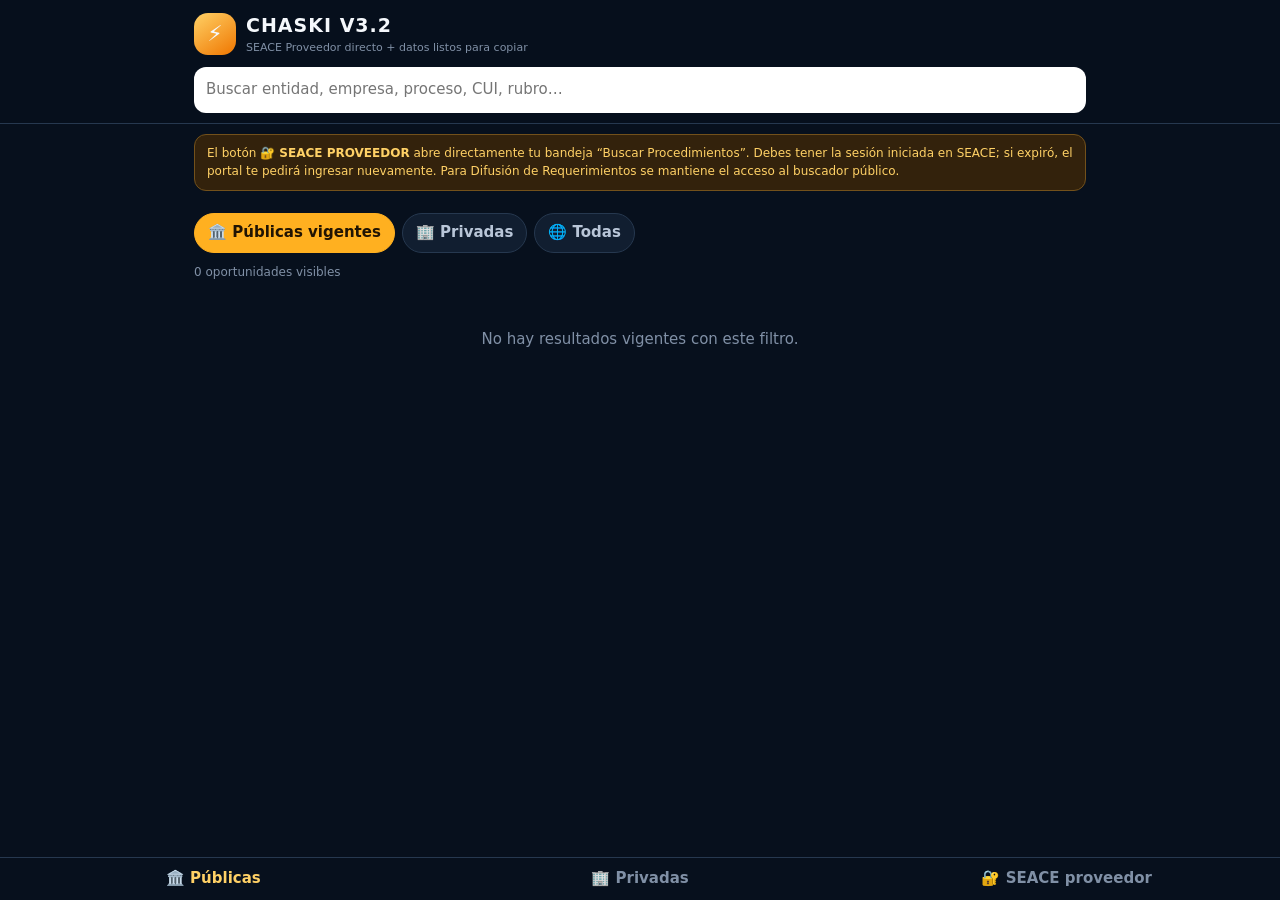
==== commit ce5cc3e5: "Publish CHASKI V3.2 as main app with SEACE provider link" ====
--- a/index.html
+++ b/index.html
@@ -1,29 +1,58 @@
 <!DOCTYPE html>
-<html lang="es-PE"><head><meta charset="utf-8"><meta name="viewport" content="width=device-width,initial-scale=1,viewport-fit=cover"><title>CHASKI V3</title><meta name="theme-color" content="#07101d"><style>
-*{box-sizing:border-box}body{margin:0;background:#07101d;color:#f5f8fc;font:15px/1.45 system-ui,-apple-system,Segoe UI,Roboto,Arial,sans-serif;padding-bottom:74px}button,input{font:inherit}.w{max-width:920px;margin:auto;padding:0 14px}.top{position:sticky;top:0;z-index:9;background:#07101df2;border-bottom:1px solid #26384f;backdrop-filter:blur(12px)}.head{display:flex;align-items:center;gap:10px;padding:12px 0}.logo{width:42px;height:42px;border-radius:14px;display:grid;place-items:center;background:linear-gradient(145deg,#ffd166,#ef7600);font-size:22px}.ttl{font-weight:900;font-size:19px;letter-spacing:1px}.sub{font-size:11px;color:#8090a6}.search{display:flex;gap:7px;padding-bottom:10px}.search input{flex:1;border:0;border-radius:12px;padding:12px;background:white;color:#0b1625}.tabs{display:flex;gap:7px;overflow:auto;padding:12px 0 8px}.tab{border:1px solid #26384f;background:#111e30;color:#b9c6d8;border-radius:999px;padding:8px 13px;font-weight:800;white-space:nowrap}.tab.on{background:#ffb020;color:#211403;border-color:#ffb020}.count{font-size:12px;color:#8090a6;margin:3px 0 10px}.card{background:#111e30;border:1px solid #26384f;border-radius:16px;padding:14px;margin-bottom:12px}.title{font-weight:900;font-size:16px}.meta{font-size:12px;color:#b9c6d8;margin-top:4px}.badge{display:inline-block;margin:8px 5px 0 0;padding:4px 8px;border-radius:999px;background:#17273c;color:#b9c6d8;font-size:10.5px;font-weight:800}.badgeh{color:#35d39a;background:#113227}.badgep{color:#ffd166;background:#342611}.seace{margin-top:12px;padding:12px;background:#0a1422;border:1px solid #29405c;border-radius:12px}.seace h4{margin:0 0 8px;color:#ffd166;font-size:11px;text-transform:uppercase;letter-spacing:.7px}.f{display:grid;grid-template-columns:118px 1fr auto;gap:7px;align-items:center;padding:6px 0;border-bottom:1px solid #1f3045}.f:last-child{border-bottom:0}.k{color:#8090a6;font-size:10px;text-transform:uppercase}.v{font-size:12px;word-break:break-word}.cp{border:1px solid #315070;background:#102238;color:#69b7ff;border-radius:8px;padding:6px 8px;font-size:10px;font-weight:900}.btns{display:grid;grid-template-columns:1fr 1fr;gap:7px;margin-top:10px}.primary,.secondary{border:0;border-radius:11px;padding:11px;font-weight:900}.primary{background:linear-gradient(135deg,#ffd166,#ef8b00);color:#241606}.secondary{background:#17273c;color:#dce9fa;border:1px solid #26384f}.private{border-left:4px solid #35d39a}.note{background:#111e30;border:1px solid #26384f;border-radius:14px;padding:13px;color:#b9c6d8;margin:11px 0}.empty{text-align:center;color:#8090a6;padding:38px 15px}.toast{position:fixed;left:50%;bottom:78px;transform:translateX(-50%);background:#eef6ff;color:#0e1a29;border-radius:10px;padding:9px 13px;opacity:0;transition:.2s;z-index:99;font-weight:800;font-size:12px}.toast.on{opacity:1}nav{position:fixed;left:0;right:0;bottom:0;background:#08111df7;border-top:1px solid #26384f;display:grid;grid-template-columns:repeat(3,1fr)}nav button{border:0;background:transparent;color:#8090a6;padding:10px 4px;font-weight:800}nav button.on{color:#ffd166}@media(max-width:520px){.f{grid-template-columns:92px 1fr auto}.btns{grid-template-columns:1fr}.ttl{font-size:17px}}
-</style></head><body>
-<div class="top"><div class="w"><div class="head"><div class="logo">⚡</div><div><div class="ttl">CHASKI V3</div><div class="sub">Copiar → pegar → buscar, con sector público y privado</div></div></div><div class="search"><input id="q" placeholder="Buscar entidad, empresa, proceso, CUI, rubro…"></div></div></div>
-<main class="w"><div class="tabs"><button class="tab on" data-mode="public">🏛️ Públicas</button><button class="tab" data-mode="private">🏢 Privadas</button><button class="tab" data-mode="all">🌐 Todas</button></div><div id="count" class="count">Cargando…</div><div id="list"></div></main>
-<nav><button class="on" onclick="setMode('public',this)">🏛️ Públicas</button><button onclick="setMode('private',this)">🏢 Privadas</button><button onclick="openSources()">🔎 Fuentes</button></nav><div id="toast" class="toast"></div>
+<html lang="es-PE">
+<head>
+<meta charset="utf-8">
+<meta name="viewport" content="width=device-width,initial-scale=1,viewport-fit=cover">
+<title>CHASKI V3.2</title>
+<meta name="theme-color" content="#07101d">
+<style>
+*{box-sizing:border-box}body{margin:0;background:#07101d;color:#f5f8fc;font:15px/1.45 system-ui,-apple-system,Segoe UI,Roboto,Arial,sans-serif;padding-bottom:76px}button,input{font:inherit}.w{max-width:920px;margin:auto;padding:0 14px}.top{position:sticky;top:0;z-index:9;background:#07101df2;border-bottom:1px solid #26384f;backdrop-filter:blur(12px)}.head{display:flex;align-items:center;gap:10px;padding:12px 0}.logo{width:42px;height:42px;border-radius:14px;display:grid;place-items:center;background:linear-gradient(145deg,#ffd166,#ef7600);font-size:22px}.ttl{font-weight:900;font-size:19px;letter-spacing:1px}.sub{font-size:11px;color:#8090a6}.search{display:flex;gap:7px;padding-bottom:10px}.search input{flex:1;border:0;border-radius:12px;padding:12px;background:white;color:#0b1625}.tabs{display:flex;gap:7px;overflow:auto;padding:12px 0 8px}.tab{border:1px solid #26384f;background:#111e30;color:#b9c6d8;border-radius:999px;padding:8px 13px;font-weight:800;white-space:nowrap}.tab.on{background:#ffb020;color:#211403;border-color:#ffb020}.count{font-size:12px;color:#8090a6;margin:3px 0 10px}.warn{background:#33220c;border:1px solid #73511b;color:#ffd166;border-radius:12px;padding:10px 12px;margin:10px 0;font-size:12px}.card{background:#111e30;border:1px solid #26384f;border-radius:16px;padding:14px;margin-bottom:12px}.title{font-weight:900;font-size:16px}.meta{font-size:12px;color:#b9c6d8;margin-top:4px}.badge{display:inline-block;margin:8px 5px 0 0;padding:4px 8px;border-radius:999px;background:#17273c;color:#b9c6d8;font-size:10.5px;font-weight:800}.badgeh{color:#35d39a;background:#113227}.badgep{color:#ffd166;background:#342611}.badgeok{color:#35d39a;background:#113227}.badgepend{color:#ffcc80;background:#3b2a10}.seace{margin-top:12px;padding:12px;background:#0a1422;border:1px solid #29405c;border-radius:12px}.seace h4{margin:0 0 8px;color:#ffd166;font-size:11px;text-transform:uppercase;letter-spacing:.7px}.route{background:#102238;border:1px solid #315070;color:#dce9fa;border-radius:9px;padding:9px 10px;margin-bottom:8px;font-size:12px}.f{display:grid;grid-template-columns:118px 1fr auto;gap:7px;align-items:center;padding:6px 0;border-bottom:1px solid #1f3045}.f:last-child{border-bottom:0}.k{color:#8090a6;font-size:10px;text-transform:uppercase}.v{font-size:12px;word-break:break-word}.cp{border:1px solid #315070;background:#102238;color:#69b7ff;border-radius:8px;padding:6px 8px;font-size:10px;font-weight:900}.btns{display:grid;grid-template-columns:1fr 1fr 1fr;gap:7px;margin-top:10px}.primary,.secondary,.provider{border:0;border-radius:11px;padding:11px;font-weight:900}.primary{background:linear-gradient(135deg,#ffd166,#ef8b00);color:#241606}.secondary{background:#17273c;color:#dce9fa;border:1px solid #26384f}.provider{background:#123421;color:#83f0bd;border:1px solid #2d7552}.private{border-left:4px solid #35d39a}.note{background:#111e30;border:1px solid #26384f;border-radius:14px;padding:13px;color:#b9c6d8;margin:11px 0}.empty{text-align:center;color:#8090a6;padding:38px 15px}.toast{position:fixed;left:50%;bottom:78px;transform:translateX(-50%);background:#eef6ff;color:#0e1a29;border-radius:10px;padding:9px 13px;opacity:0;transition:.2s;z-index:99;font-weight:800;font-size:12px}.toast.on{opacity:1}nav{position:fixed;left:0;right:0;bottom:0;background:#08111df7;border-top:1px solid #26384f;display:grid;grid-template-columns:repeat(3,1fr)}nav button{border:0;background:transparent;color:#8090a6;padding:10px 4px;font-weight:800}nav button.on{color:#ffd166}@media(max-width:650px){.f{grid-template-columns:92px 1fr auto}.btns{grid-template-columns:1fr}.ttl{font-size:17px}}
+</style>
+</head>
+<body>
+<div class="top"><div class="w"><div class="head"><div class="logo">⚡</div><div><div class="ttl">CHASKI V3.2</div><div class="sub">SEACE Proveedor directo + datos listos para copiar</div></div></div><div class="search"><input id="q" placeholder="Buscar entidad, empresa, proceso, CUI, rubro…"></div></div></div>
+<main class="w">
+<div class="warn">El botón <b>🔐 SEACE PROVEEDOR</b> abre directamente tu bandeja “Buscar Procedimientos”. Debes tener la sesión iniciada en SEACE; si expiró, el portal te pedirá ingresar nuevamente. Para Difusión de Requerimientos se mantiene el acceso al buscador público.</div>
+<div class="tabs"><button class="tab on" data-mode="public">🏛️ Públicas vigentes</button><button class="tab" data-mode="private">🏢 Privadas</button><button class="tab" data-mode="all">🌐 Todas</button></div>
+<div id="count" class="count">Cargando…</div><div id="list"></div></main>
+<nav><button class="on" onclick="setMode('public',this)">🏛️ Públicas</button><button onclick="setMode('private',this)">🏢 Privadas</button><button onclick="openProvider()">🔐 SEACE proveedor</button></nav><div id="toast" class="toast"></div>
 <script>
 var PUB={oportunidades:[]},PRI={oportunidades:[]},MODE='public',Q='';
-var SEACE='https://prod2.seace.gob.pe/seacebus-uiwd-pub/buscadorPublico/buscadorPublico.xhtml';
+var SEACE_PROVEEDOR='https://prod1.seace.gob.pe/SeaceWeb-PRO/jspx/sel/procesoseleccionficha/consultarBandejaProcedimientosSeleccionProveedor.iface?locale=es_PE';
+var SEACE_PUBLICO='https://prod2.seace.gob.pe/seacebus-uiwd-pub/buscadorPublico/buscadorPublico.xhtml';
+var HOY=new Date();HOY=new Date(HOY.getFullYear(),HOY.getMonth(),HOY.getDate());
+var CORRECCIONES={
+  pch:{
+    titulo:'CONTRATACION DE EJECUCION DE OBRA: MEJORAMIENTO Y AMPLIACION DEL SERVICIOS DE ESPACIOS PÚBLICOS URBANOS EN LA PLAZUELA DEL SECTOR DE PUCAMIO DEL CENTRO POBLADO DE PICHIU SAN PEDRO DISTRITO DE SAN MARCOS DE LA PROVINCIA DE HUARI DEL DEPARTAMENTO DE ANCASH',
+    oficial:{
+      entidad:'MUNICIPALIDAD DISTRITAL DE SAN MARCOS',tipo:'Obra',provincia:'Huari',distrito:'San Marcos',cui:'2677790',
+      etapa_seace:'Buscador de Difusión de Requerimientos',publicado_desde:'2026-07-14',publicado_hasta:'2026-07-16',
+      cierra:'2026-07-16',fuente:'PerúLicitaciones',fuente_url:'https://perulicitaciones.com/buscador/7/29.html',
+      verificacion_estado:'NO VIGENTE - fue difusión de requerimiento en julio',verificado:'2026-08-18'
+    }
+  }
+};
 function e(s){return String(s==null?'':s).replace(/[&<>\"]/g,function(c){return {'&':'&amp;','<':'&lt;','>':'&gt;','\"':'&quot;'}[c]})}
 function n(s){return String(s==null?'':s).toLowerCase().normalize('NFD').replace(/[\u0300-\u036f]/g,'')}
 function t(m){var x=document.getElementById('toast');x.textContent=m;x.classList.add('on');clearTimeout(window.tt);window.tt=setTimeout(function(){x.classList.remove('on')},1800)}
 function cp(v,msg){if(navigator.clipboard&&navigator.clipboard.writeText){navigator.clipboard.writeText(v||'').then(function(){t(msg||'Copiado')})}else{var a=document.createElement('textarea');a.value=v||'';document.body.appendChild(a);a.select();document.execCommand('copy');document.body.removeChild(a);t(msg||'Copiado')}}
 function fmt(s){if(!s)return '';var p=s.split('-');return p.length===3?p[2]+'/'+p[1]+'/'+p[0]:s}
-function objText(o){var of=o.oficial||{};return of.tipo==='Bien'?'BIEN':of.tipo==='Servicio'?'SERVICIO':of.tipo==='Consultoría'?'SERVICIO':'OBRA'}
-function publicSearchFields(o){var of=o.oficial||{};var entidad=of.entidad||'';var objeto=objText(o);var desc=o.titulo||'';var desde=of.verificado?fmt(of.verificado):'';var hasta=of.cierra?fmt(of.cierra):'';return {entidad:entidad,objeto:objeto,desc:desc,desde:desde,hasta:hasta,nom:of.nomenclatura||'',cui:of.cui||''}}
-function copyPack(o){var f=publicSearchFields(o);var txt='ENTIDAD: '+f.entidad+'\nOBJETO DE CONTRATACIÓN: '+f.objeto+'\nDESCRIPCIÓN DEL OBJETO: '+f.desc+'\nFECHA PUBLICACIÓN DESDE: '+f.desde+'\nFECHA PUBLICACIÓN HASTA: '+f.hasta+(f.nom?'\nNOMENCLATURA: '+f.nom:'')+(f.cui?'\nCUI: '+f.cui:'');cp(txt,'Datos SEACE copiados')}
-function openSearch(o){var of=o.oficial||{};var q=(of.nomenclatura&&n(of.nomenclatura).indexOf('no publicada')<0)?'\"'+of.nomenclatura+'\"':'\"'+(o.titulo||'')+'\" \"'+(of.entidad||'')+'\"';window.open('https://www.google.com/search?q='+encodeURIComponent(q+' SEACE'),'_blank','noopener')}
+function fecha(s){if(!s)return null;var p=s.split('-');return new Date(+p[0],+p[1]-1,+p[2])}
+function vigente(o){var of=o.oficial||{};if(of.verificacion_estado&&n(of.verificacion_estado).indexOf('no vigente')>=0)return false;var d=fecha(of.cierra);return !d||d>=HOY}
+function aplicarCorrecciones(){PUB.oportunidades=(PUB.oportunidades||[]).map(function(o){var c=CORRECCIONES[o.id];if(!c)return o;return Object.assign({},o,{titulo:c.titulo,oficial:Object.assign({},o.oficial||{},c.oficial)})})}
+function objText(o){var of=o.oficial||{};return of.tipo==='Bien'?'BIEN':of.tipo==='Servicio'?'SERVICIO':of.tipo==='Consultoría'?'SERVICIO':of.tipo==='Consultoría de Obra'?'CONSULTORÍA DE OBRA':'OBRA'}
+function ruta(o){var of=o.oficial||{};if(of.etapa_seace)return of.etapa_seace;if(of.nomenclatura&&n(of.nomenclatura).indexOf('no publicada')<0)return 'Buscar Procedimientos - SEACE Proveedor';return 'VALIDACIÓN PENDIENTE - confirmar sección SEACE'}
+function urlSeace(o){var r=ruta(o);return n(r).indexOf('difusion')>=0?SEACE_PUBLICO:SEACE_PROVEEDOR}
+function publicSearchFields(o){var of=o.oficial||{};return {seccion:ruta(o),entidad:of.entidad||'',objeto:objText(o),desc:o.titulo||'',desde:fmt(of.publicado_desde||''),hasta:fmt(of.publicado_hasta||''),nom:(of.nomenclatura&&n(of.nomenclatura).indexOf('no publicada')<0)?of.nomenclatura:'',cui:of.cui||''}}
+function copyPack(o){var f=publicSearchFields(o);var txt='SECCIÓN SEACE: '+f.seccion+'\nENTIDAD: '+f.entidad+'\nAÑO DE LA CONVOCATORIA: 2026\nOBJETO DE CONTRATACIÓN: '+f.objeto+'\nDESCRIPCIÓN DEL OBJETO: '+f.desc+(f.desde?'\nFECHA PUBLICACIÓN DESDE: '+f.desde:'')+(f.hasta?'\nFECHA PUBLICACIÓN HASTA: '+f.hasta:'')+(f.nom?'\nNOMENCLATURA: '+f.nom:'')+(f.cui?'\nCUI: '+f.cui:'');cp(txt,'Datos SEACE copiados')}
 function pf(k,v){return '<div class="f"><div class="k">'+e(k)+'</div><div class="v">'+e(v||'')+'</div><button class="cp" onclick="cp('+JSON.stringify(v||'')+',\'Copiado\')">COPIAR</button></div>'}
-function pcard(o){var of=o.oficial||{},f=publicSearchFields(o);return '<article class="card"><div class="title">'+e(o.titulo)+'</div><div class="meta">'+e(of.entidad||'')+' · '+e((of.distrito?of.distrito+', ':'')+(of.provincia||''))+'</div><span class="badge badgep">PÚBLICA</span><span class="badge">'+e(of.tipo||'Proceso')+'</span>'+(of.cierra?'<span class="badge">Cierra '+e(fmt(of.cierra))+'</span>':'')+'<div class="seace"><h4>Datos listos para copiar en SEACE</h4>'+pf('Entidad',f.entidad)+pf('Objeto',f.objeto)+pf('Descripción',f.desc)+pf('Fecha desde',f.desde)+pf('Fecha hasta',f.hasta)+(f.nom?pf('Nomenclatura',f.nom):'')+(f.cui?pf('CUI',f.cui):'')+'</div><div class="btns"><button class="primary" onclick=\'copyPack('+JSON.stringify(o).replace(/'/g,"&#39;")+')\'>📋 COPIAR TODO PARA SEACE</button><button class="secondary" onclick=\'openSearch('+JSON.stringify(o).replace(/'/g,"&#39;")+')\'>🚀 ABRIR BÚSQUEDA</button></div></article>'}
+function pcard(o){var of=o.oficial||{},f=publicSearchFields(o),ok=f.seccion.indexOf('VALIDACIÓN')<0,u=urlSeace(o);return '<article class="card"><div class="title">'+e(o.titulo)+'</div><div class="meta">'+e(of.entidad||'')+' · '+e((of.distrito?of.distrito+', ':'')+(of.provincia||''))+'</div><span class="badge badgep">PÚBLICA</span><span class="badge">'+e(of.tipo||'Proceso')+'</span><span class="badge '+(ok?'badgeok':'badgepend')+'">'+(ok?'RUTA SEACE DEFINIDA':'VALIDACIÓN PENDIENTE')+'</span><div class="seace"><h4>Datos listos para SEACE</h4><div class="route"><b>Buscar en:</b> '+e(f.seccion)+'</div>'+pf('Entidad',f.entidad)+pf('Año','2026')+pf('Objeto',f.objeto)+pf('Descripción',f.desc)+(f.desde?pf('Fecha desde',f.desde):'')+(f.hasta?pf('Fecha hasta',f.hasta):'')+(f.nom?pf('Nomenclatura',f.nom):'')+(f.cui?pf('CUI',f.cui):'')+'</div><div class="btns"><button class="primary" onclick=\'copyPack('+JSON.stringify(o).replace(/'/g,"&#39;")+')\'>📋 COPIAR TODO</button><button class="provider" onclick="window.open('+JSON.stringify(u)+',\'_blank\',\'noopener\')">🔐 ABRIR SEACE CORRECTO</button><button class="secondary" onclick="window.open(SEACE_PUBLICO,\'_blank\',\'noopener\')">🌐 SEACE PÚBLICO</button></div></article>'}
 function prcard(o){return '<article class="card private"><div class="title">'+e(o.titulo)+'</div><div class="meta">'+e(o.empresa||'')+' · '+e(o.sector||'')+' · '+e(o.region||'')+'</div><span class="badge badgeh">PRIVADA</span><span class="badge">'+e(o.tipo||'Oportunidad')+'</span><span class="badge">Prioridad '+e(o.prioridad||'')+'</span><div class="note"><b>Qué hacer:</b> '+e(o.accion||'')+'<br><br>'+e(o.resumen||'')+'</div><div class="seace"><h4>Datos rápidos</h4>'+pf('Empresa',o.empresa||'')+pf('Rubro',(o.rubros||[]).join(', '))+pf('Acción',o.accion||'')+'</div><div class="btns"><button class="primary" onclick="window.open('+JSON.stringify(o.url||o.url_info||'')+',\'_blank\',\'noopener\')">🚀 ABRIR PORTAL</button><button class="secondary" onclick="cp('+JSON.stringify((o.empresa||'')+' | '+(o.accion||''))+',\'Ficha copiada\')">📋 COPIAR ACCIÓN</button></div></article>'}
-function matches(x){var s=n(JSON.stringify(x));return !Q||s.indexOf(n(Q))>=0}
-function render(){var a=[];if(MODE==='public'||MODE==='all')a=a.concat((PUB.oportunidades||[]).filter(matches).map(function(o){return {k:'p',o:o}}));if(MODE==='private'||MODE==='all')a=a.concat((PRI.oportunidades||[]).filter(matches).map(function(o){return {k:'r',o:o}}));if(MODE!=='private')a=a.filter(function(x){return x.k==='r'||!x.o.oficial||!x.o.oficial.cierra||new Date(x.o.oficial.cierra+'T23:59:59')>=new Date()});a.sort(function(a,b){if(a.k!==b.k)return a.k==='p'?-1:1;if(a.k==='p')return String(a.o.oficial.cierra||'9999').localeCompare(String(b.o.oficial.cierra||'9999'));return (b.o.prioridad||0)-(a.o.prioridad||0)});document.getElementById('count').textContent=a.length+' oportunidades visibles';document.getElementById('list').innerHTML=a.length?a.map(function(x){return x.k==='p'?pcard(x.o):prcard(x.o)}).join(''):'<div class="empty">No hay resultados.</div>'}
+function matches(x){return !Q||n(JSON.stringify(x)).indexOf(n(Q))>=0}
+function render(){var a=[];if(MODE==='public'||MODE==='all')a=a.concat((PUB.oportunidades||[]).filter(vigente).filter(matches).map(function(o){return {k:'p',o:o}}));if(MODE==='private'||MODE==='all')a=a.concat((PRI.oportunidades||[]).filter(matches).map(function(o){return {k:'r',o:o}}));a.sort(function(a,b){if(a.k!==b.k)return a.k==='p'?-1:1;if(a.k==='p')return String(a.o.oficial.cierra||'9999').localeCompare(String(b.o.oficial.cierra||'9999'));return (b.o.prioridad||0)-(a.o.prioridad||0)});document.getElementById('count').textContent=a.length+' oportunidades visibles';document.getElementById('list').innerHTML=a.length?a.map(function(x){return x.k==='p'?pcard(x.o):prcard(x.o)}).join(''):'<div class="empty">No hay resultados vigentes con este filtro.</div>'}
 function setMode(m,b){MODE=m;document.querySelectorAll('.tab').forEach(function(x){x.classList.toggle('on',x.dataset.mode===m)});document.querySelectorAll('nav button').forEach(function(x){x.classList.remove('on')});if(b)b.classList.add('on');render()}
-function openSources(){window.open(SEACE,'_blank','noopener');window.open('privadas.json','_blank','noopener')}
+function openProvider(){window.open(SEACE_PROVEEDOR,'_blank','noopener')}
 document.querySelectorAll('.tab').forEach(function(b){b.onclick=function(){setMode(this.dataset.mode)}});document.getElementById('q').oninput=function(){Q=this.value;render()};
-Promise.all([fetch('oportunidades.json?v='+Date.now()).then(function(r){return r.json()}),fetch('privadas.json?v='+Date.now()).then(function(r){return r.json()})]).then(function(d){PUB=d[0];PRI=d[1];render()}).catch(function(){document.getElementById('count').textContent='No se pudieron cargar los datos';document.getElementById('list').innerHTML='<div class="empty">Revisa la conexión o vuelve a cargar.</div>'});
-</script></body></html>
+Promise.all([fetch('oportunidades.json?v='+Date.now()).then(function(r){return r.json()}),fetch('privadas.json?v='+Date.now()).then(function(r){return r.json()})]).then(function(d){PUB=d[0];PRI=d[1];aplicarCorrecciones();render()}).catch(function(){document.getElementById('count').textContent='No se pudieron cargar los datos';document.getElementById('list').innerHTML='<div class="empty">Revisa la conexión o vuelve a cargar.</div>'});
+</script>
+</body></html>
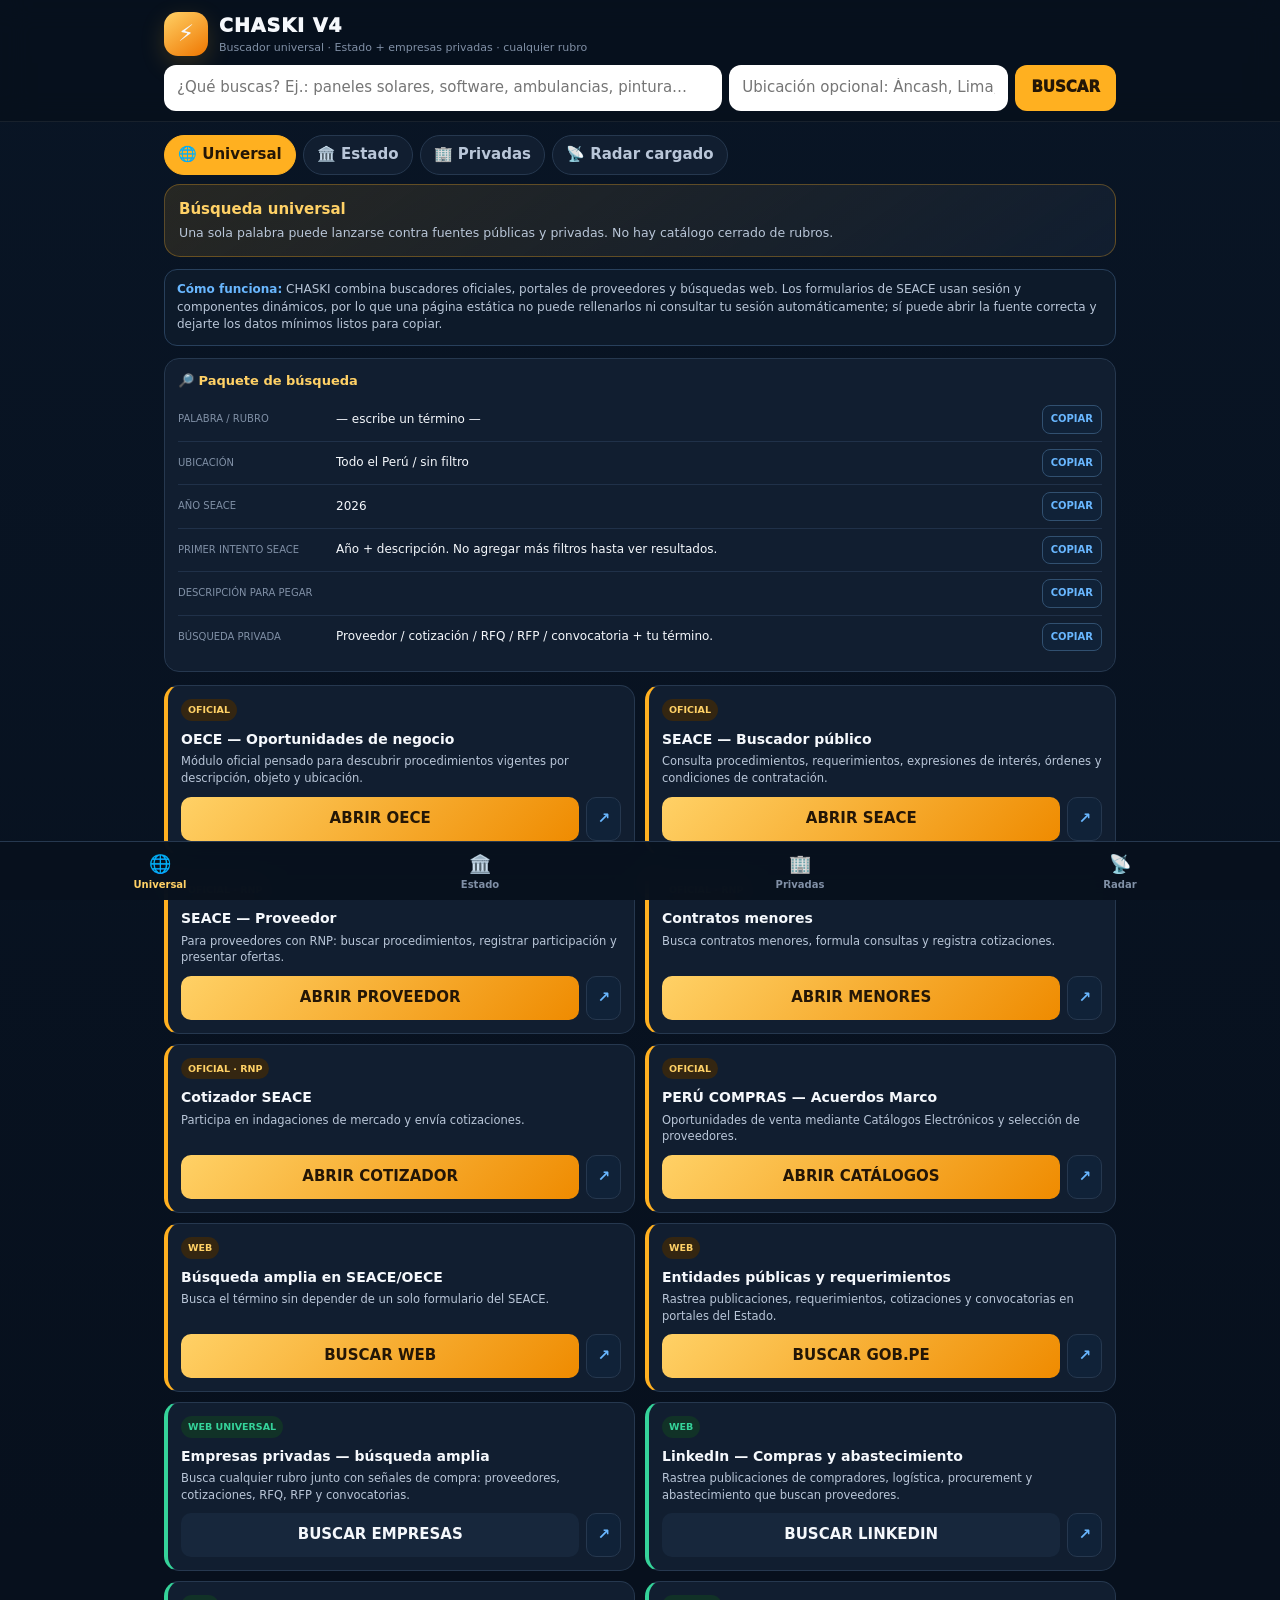
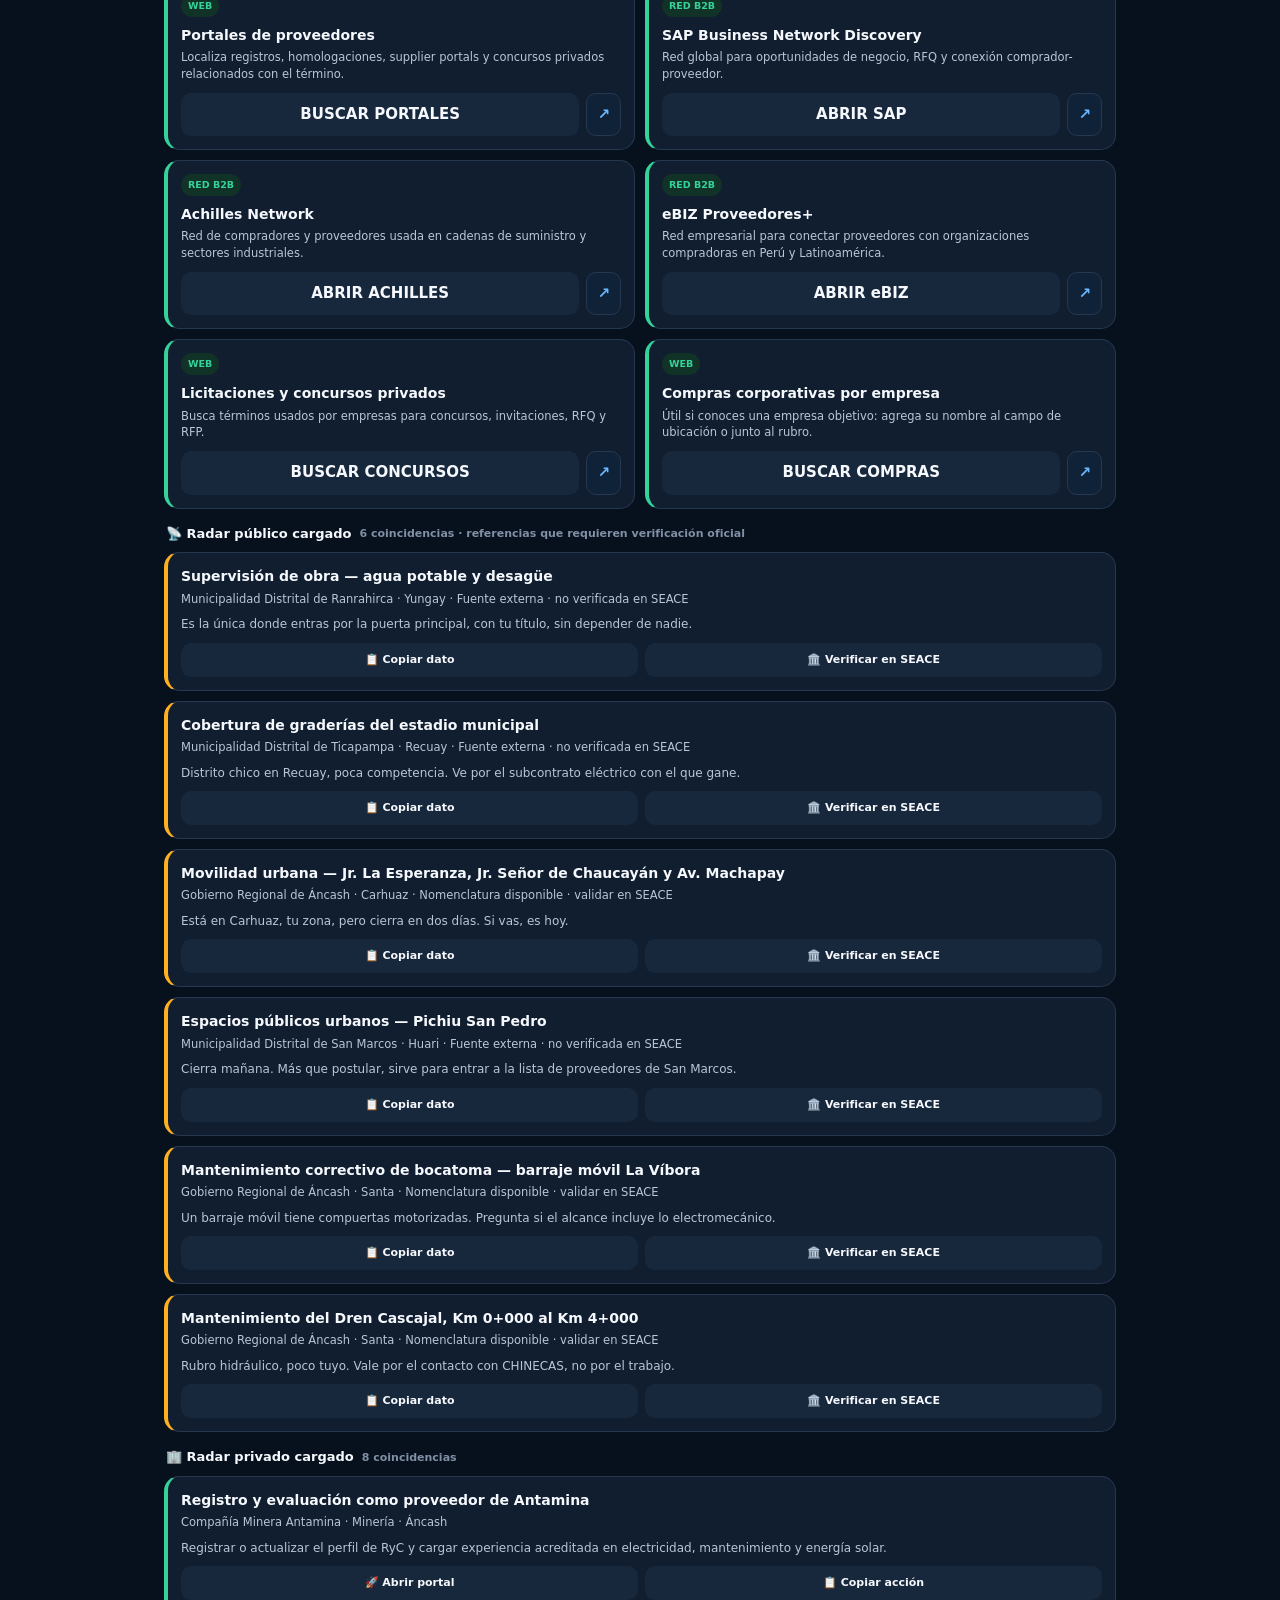
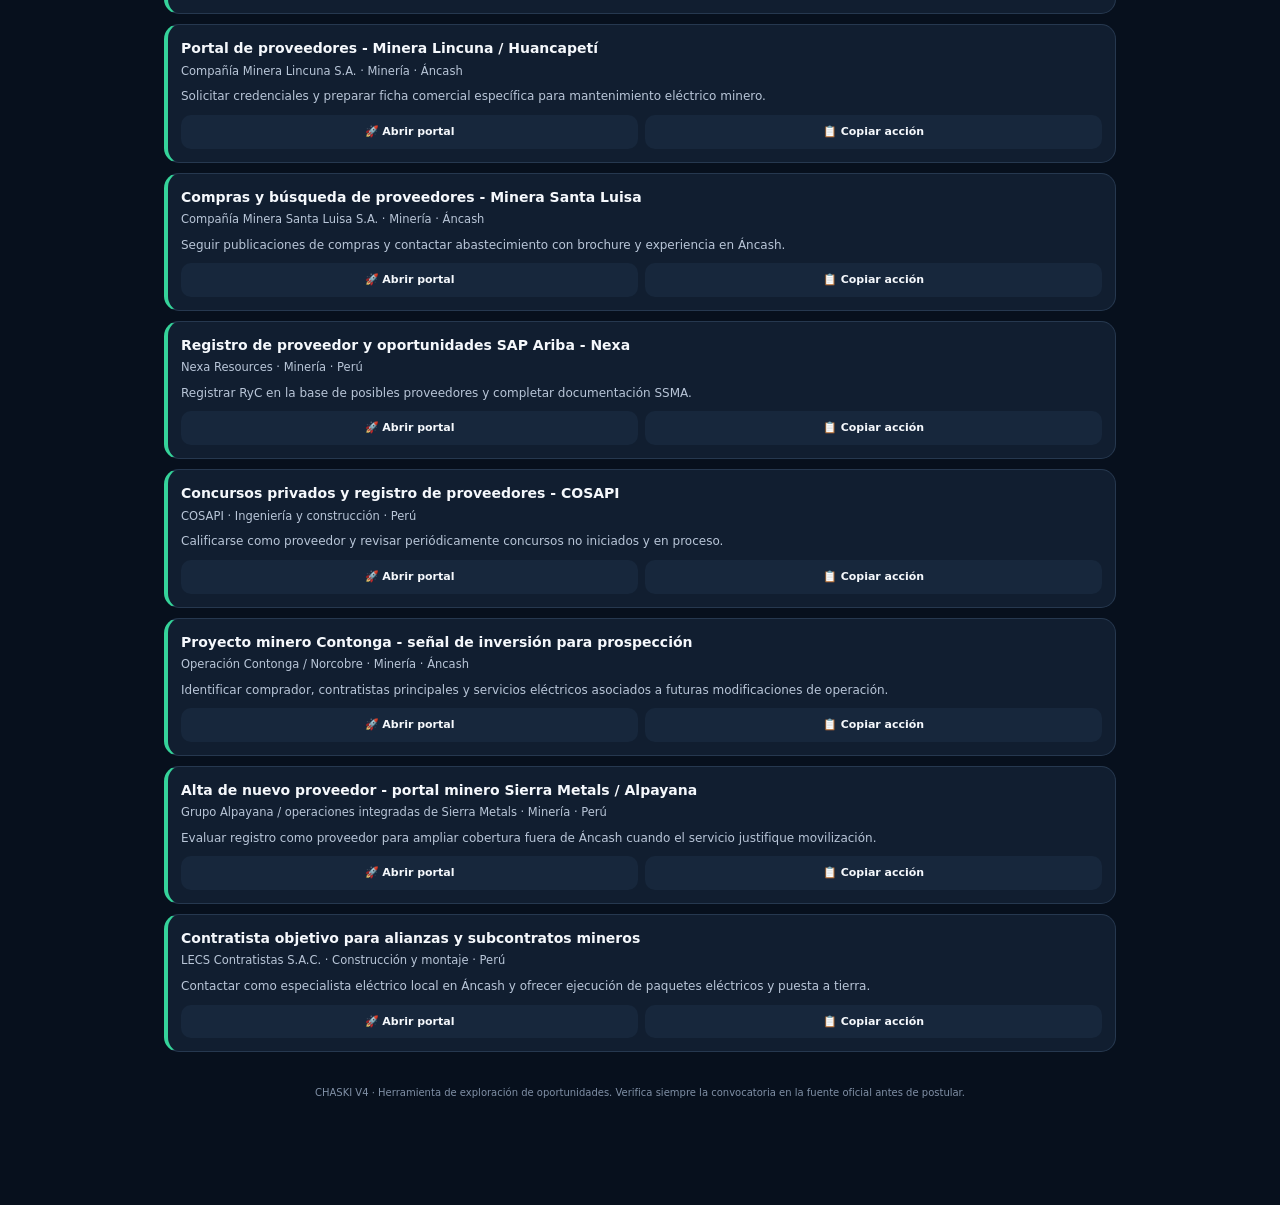
==== commit 94209ba0: "Add files via upload" ====
--- a/index.html
+++ b/index.html
@@ -3,56 +3,93 @@
 <head>
 <meta charset="utf-8">
 <meta name="viewport" content="width=device-width,initial-scale=1,viewport-fit=cover">
-<title>CHASKI V3.2</title>
+<title>CHASKI V4 — Buscador universal de oportunidades</title>
+<meta name="description" content="Buscador universal de oportunidades públicas y privadas para proveedores en Perú.">
 <meta name="theme-color" content="#07101d">
 <style>
-*{box-sizing:border-box}body{margin:0;background:#07101d;color:#f5f8fc;font:15px/1.45 system-ui,-apple-system,Segoe UI,Roboto,Arial,sans-serif;padding-bottom:76px}button,input{font:inherit}.w{max-width:920px;margin:auto;padding:0 14px}.top{position:sticky;top:0;z-index:9;background:#07101df2;border-bottom:1px solid #26384f;backdrop-filter:blur(12px)}.head{display:flex;align-items:center;gap:10px;padding:12px 0}.logo{width:42px;height:42px;border-radius:14px;display:grid;place-items:center;background:linear-gradient(145deg,#ffd166,#ef7600);font-size:22px}.ttl{font-weight:900;font-size:19px;letter-spacing:1px}.sub{font-size:11px;color:#8090a6}.search{display:flex;gap:7px;padding-bottom:10px}.search input{flex:1;border:0;border-radius:12px;padding:12px;background:white;color:#0b1625}.tabs{display:flex;gap:7px;overflow:auto;padding:12px 0 8px}.tab{border:1px solid #26384f;background:#111e30;color:#b9c6d8;border-radius:999px;padding:8px 13px;font-weight:800;white-space:nowrap}.tab.on{background:#ffb020;color:#211403;border-color:#ffb020}.count{font-size:12px;color:#8090a6;margin:3px 0 10px}.warn{background:#33220c;border:1px solid #73511b;color:#ffd166;border-radius:12px;padding:10px 12px;margin:10px 0;font-size:12px}.card{background:#111e30;border:1px solid #26384f;border-radius:16px;padding:14px;margin-bottom:12px}.title{font-weight:900;font-size:16px}.meta{font-size:12px;color:#b9c6d8;margin-top:4px}.badge{display:inline-block;margin:8px 5px 0 0;padding:4px 8px;border-radius:999px;background:#17273c;color:#b9c6d8;font-size:10.5px;font-weight:800}.badgeh{color:#35d39a;background:#113227}.badgep{color:#ffd166;background:#342611}.badgeok{color:#35d39a;background:#113227}.badgepend{color:#ffcc80;background:#3b2a10}.seace{margin-top:12px;padding:12px;background:#0a1422;border:1px solid #29405c;border-radius:12px}.seace h4{margin:0 0 8px;color:#ffd166;font-size:11px;text-transform:uppercase;letter-spacing:.7px}.route{background:#102238;border:1px solid #315070;color:#dce9fa;border-radius:9px;padding:9px 10px;margin-bottom:8px;font-size:12px}.f{display:grid;grid-template-columns:118px 1fr auto;gap:7px;align-items:center;padding:6px 0;border-bottom:1px solid #1f3045}.f:last-child{border-bottom:0}.k{color:#8090a6;font-size:10px;text-transform:uppercase}.v{font-size:12px;word-break:break-word}.cp{border:1px solid #315070;background:#102238;color:#69b7ff;border-radius:8px;padding:6px 8px;font-size:10px;font-weight:900}.btns{display:grid;grid-template-columns:1fr 1fr 1fr;gap:7px;margin-top:10px}.primary,.secondary,.provider{border:0;border-radius:11px;padding:11px;font-weight:900}.primary{background:linear-gradient(135deg,#ffd166,#ef8b00);color:#241606}.secondary{background:#17273c;color:#dce9fa;border:1px solid #26384f}.provider{background:#123421;color:#83f0bd;border:1px solid #2d7552}.private{border-left:4px solid #35d39a}.note{background:#111e30;border:1px solid #26384f;border-radius:14px;padding:13px;color:#b9c6d8;margin:11px 0}.empty{text-align:center;color:#8090a6;padding:38px 15px}.toast{position:fixed;left:50%;bottom:78px;transform:translateX(-50%);background:#eef6ff;color:#0e1a29;border-radius:10px;padding:9px 13px;opacity:0;transition:.2s;z-index:99;font-weight:800;font-size:12px}.toast.on{opacity:1}nav{position:fixed;left:0;right:0;bottom:0;background:#08111df7;border-top:1px solid #26384f;display:grid;grid-template-columns:repeat(3,1fr)}nav button{border:0;background:transparent;color:#8090a6;padding:10px 4px;font-weight:800}nav button.on{color:#ffd166}@media(max-width:650px){.f{grid-template-columns:92px 1fr auto}.btns{grid-template-columns:1fr}.ttl{font-size:17px}}
+*{box-sizing:border-box}
+:root{--bg:#07101d;--card:#111e30;--card2:#17273c;--line:#26384f;--tx:#f5f8fc;--tx2:#b9c6d8;--mut:#8090a6;--gold:#ffb020;--gold2:#ffd166;--green:#35d39a;--blue:#69b7ff;--red:#ff7070}
+html{background:var(--bg)}body{margin:0;background:linear-gradient(180deg,#091525 0,#07101d 35%);color:var(--tx);font:15px/1.45 system-ui,-apple-system,Segoe UI,Roboto,Arial,sans-serif;padding-bottom:80px}button,input,select{font:inherit}button,a{touch-action:manipulation}a{text-decoration:none;color:inherit}.wrap{width:min(100%,980px);margin:auto;padding:0 14px}.top{position:sticky;top:0;z-index:20;background:rgba(7,16,29,.95);backdrop-filter:blur(14px);border-bottom:1px solid rgba(255,255,255,.07)}.head{display:flex;align-items:center;gap:11px;padding:12px 0 9px}.brand{width:44px;height:44px;border-radius:14px;display:grid;place-items:center;font-size:23px;background:linear-gradient(145deg,var(--gold2),#ef7600);box-shadow:0 8px 24px rgba(255,176,32,.18)}.ttl{font-weight:950;letter-spacing:1px;font-size:19px}.sub{font-size:11px;color:var(--mut)}.searchbox{display:grid;grid-template-columns:2fr 1fr auto;gap:7px;padding-bottom:10px}.searchbox input{min-width:0;background:#fff;color:#142033;border:0;border-radius:12px;padding:12px 13px;outline:none}.searchbox button{border:0;border-radius:12px;background:var(--gold);color:#241606;font-weight:950;padding:0 16px;cursor:pointer}.tabs{display:flex;gap:7px;overflow:auto;padding:13px 0 9px;scrollbar-width:none}.tabs::-webkit-scrollbar{display:none}.tab{flex:none;border:1px solid var(--line);background:var(--card);color:var(--tx2);border-radius:999px;padding:8px 13px;font-weight:850;cursor:pointer}.tab.on{background:var(--gold);border-color:var(--gold);color:#241606}.hero{background:linear-gradient(145deg,rgba(255,176,32,.12),var(--card));border:1px solid rgba(255,176,32,.3);border-radius:16px;padding:14px;margin-bottom:12px}.hero b{color:var(--gold2)}.hero p{margin:4px 0 0;color:var(--tx2);font-size:12.5px}.notice{background:#0d1a2a;border:1px solid #28405c;border-radius:13px;padding:11px 12px;color:var(--tx2);font-size:12px;margin-bottom:12px}.notice strong{color:var(--blue)}.grid{display:grid;grid-template-columns:repeat(2,1fr);gap:10px;margin-bottom:14px}.source{background:var(--card);border:1px solid var(--line);border-radius:15px;padding:13px;display:flex;flex-direction:column;min-height:142px}.source.public{border-left:4px solid var(--gold)}.source.private{border-left:4px solid var(--green)}.source h3{font-size:14px;margin:0 0 4px}.source p{font-size:11.5px;color:var(--tx2);margin:0 0 10px;flex:1}.badge{display:inline-block;width:max-content;border-radius:999px;padding:4px 7px;font-size:9.5px;font-weight:900;margin-bottom:8px;background:var(--card2);color:var(--tx2)}.badge.off{color:var(--gold2);background:#342611}.badge.web{color:var(--green);background:#113227}.actions{display:grid;grid-template-columns:1fr auto;gap:7px}.go{border:0;border-radius:10px;background:var(--card2);color:var(--tx);font-weight:900;padding:10px;cursor:pointer}.go.primary{background:linear-gradient(135deg,var(--gold2),#ef8b00);color:#241606}.mini{border:1px solid var(--line);border-radius:10px;background:#102238;color:var(--blue);font-weight:900;padding:10px;cursor:pointer}.pack{background:var(--card);border:1px solid var(--line);border-radius:15px;padding:13px;margin-bottom:13px}.pack h3{font-size:13px;margin:0 0 8px;color:var(--gold2)}.row{display:grid;grid-template-columns:150px 1fr auto;gap:8px;align-items:center;padding:7px 0;border-bottom:1px solid #203149}.row:last-child{border-bottom:0}.row .k{font-size:10px;color:var(--mut);text-transform:uppercase}.row .v{font-size:12px;word-break:break-word}.copy{border:1px solid #315070;background:#102238;color:var(--blue);border-radius:8px;padding:6px 8px;font-size:10px;font-weight:900;cursor:pointer}.section-title{display:flex;align-items:center;gap:8px;margin:16px 2px 9px;font-size:13px;font-weight:900}.section-title span{color:var(--mut);font-size:11px;font-weight:600}.radar-card{background:var(--card);border:1px solid var(--line);border-radius:15px;padding:13px;margin-bottom:10px}.radar-card.pub{border-left:4px solid var(--gold)}.radar-card.pri{border-left:4px solid var(--green)}.rtitle{font-weight:900;font-size:14px}.rmeta{color:var(--tx2);font-size:11.5px;margin-top:4px}.rdesc{color:var(--tx2);font-size:12px;margin:9px 0}.rbuttons{display:grid;grid-template-columns:1fr 1fr;gap:7px}.rbuttons button,.rbuttons a{display:grid;place-items:center;border:0;border-radius:10px;background:var(--card2);color:var(--tx);padding:9px;font-weight:850;font-size:11px;cursor:pointer}.empty{text-align:center;color:var(--mut);padding:30px 15px;background:var(--card);border:1px dashed var(--line);border-radius:14px}.hidden{display:none!important}.toast{position:fixed;left:50%;bottom:86px;transform:translateX(-50%) translateY(10px);background:#eef6ff;color:#0e1a29;padding:10px 14px;border-radius:10px;opacity:0;pointer-events:none;transition:.2s;z-index:99;font-weight:850;font-size:12px}.toast.on{opacity:1;transform:translateX(-50%) translateY(0)}nav{position:fixed;left:0;right:0;bottom:0;z-index:30;background:rgba(8,17,29,.97);backdrop-filter:blur(14px);border-top:1px solid var(--line);display:grid;grid-template-columns:repeat(4,1fr);padding-bottom:env(safe-area-inset-bottom)}nav button{border:0;background:transparent;color:var(--mut);padding:9px 4px 8px;font-size:10px;font-weight:800;cursor:pointer}nav button span{display:block;font-size:18px}nav button.on{color:var(--gold2)}footer{text-align:center;color:var(--mut);font-size:10px;padding:24px 6px}@media(max-width:680px){.searchbox{grid-template-columns:1fr auto}.searchbox input:nth-child(2){grid-column:1/-1;grid-row:2}.grid{grid-template-columns:1fr}.row{grid-template-columns:100px 1fr auto}.rbuttons{grid-template-columns:1fr}.ttl{font-size:17px}} 
 </style>
 </head>
 <body>
-<div class="top"><div class="w"><div class="head"><div class="logo">⚡</div><div><div class="ttl">CHASKI V3.2</div><div class="sub">SEACE Proveedor directo + datos listos para copiar</div></div></div><div class="search"><input id="q" placeholder="Buscar entidad, empresa, proceso, CUI, rubro…"></div></div></div>
-<main class="w">
-<div class="warn">El botón <b>🔐 SEACE PROVEEDOR</b> abre directamente tu bandeja “Buscar Procedimientos”. Debes tener la sesión iniciada en SEACE; si expiró, el portal te pedirá ingresar nuevamente. Para Difusión de Requerimientos se mantiene el acceso al buscador público.</div>
-<div class="tabs"><button class="tab on" data-mode="public">🏛️ Públicas vigentes</button><button class="tab" data-mode="private">🏢 Privadas</button><button class="tab" data-mode="all">🌐 Todas</button></div>
-<div id="count" class="count">Cargando…</div><div id="list"></div></main>
-<nav><button class="on" onclick="setMode('public',this)">🏛️ Públicas</button><button onclick="setMode('private',this)">🏢 Privadas</button><button onclick="openProvider()">🔐 SEACE proveedor</button></nav><div id="toast" class="toast"></div>
+<div class="top"><div class="wrap">
+  <div class="head"><div class="brand">⚡</div><div><div class="ttl">CHASKI V4</div><div class="sub">Buscador universal · Estado + empresas privadas · cualquier rubro</div></div></div>
+  <div class="searchbox"><input id="q" placeholder="¿Qué buscas? Ej.: paneles solares, software, ambulancias, pintura…"><input id="loc" placeholder="Ubicación opcional: Áncash, Lima, Perú…"><button id="searchBtn">BUSCAR</button></div>
+</div></div>
+<main class="wrap">
+  <div class="tabs"><button class="tab on" data-mode="universal">🌐 Universal</button><button class="tab" data-mode="public">🏛️ Estado</button><button class="tab" data-mode="private">🏢 Privadas</button><button class="tab" data-mode="radar">📡 Radar cargado</button></div>
+  <div class="hero"><b id="heroTitle">Búsqueda universal</b><p id="heroText">Escribe cualquier producto, servicio, obra, consultoría, profesión o necesidad. CHASKI no limita la búsqueda a rubros predefinidos.</p></div>
+  <div class="notice" id="limitNote"><strong>Cómo funciona:</strong> CHASKI combina buscadores oficiales, portales de proveedores y búsquedas web. Los formularios de SEACE usan sesión y componentes dinámicos, por lo que una página estática no puede rellenarlos ni consultar tu sesión automáticamente; sí puede abrir la fuente correcta y dejarte los datos mínimos listos para copiar.</div>
+  <div id="searchPack" class="pack"></div>
+  <div id="sources" class="grid"></div>
+  <div id="localSection"></div>
+  <footer>CHASKI V4 · Herramienta de exploración de oportunidades. Verifica siempre la convocatoria en la fuente oficial antes de postular.</footer>
+</main>
+<nav><button class="on" data-mode="universal"><span>🌐</span>Universal</button><button data-mode="public"><span>🏛️</span>Estado</button><button data-mode="private"><span>🏢</span>Privadas</button><button data-mode="radar"><span>📡</span>Radar</button></nav>
+<div id="toast" class="toast"></div>
 <script>
-var PUB={oportunidades:[]},PRI={oportunidades:[]},MODE='public',Q='';
-var SEACE_PROVEEDOR='https://prod1.seace.gob.pe/SeaceWeb-PRO/jspx/sel/procesoseleccionficha/consultarBandejaProcedimientosSeleccionProveedor.iface?locale=es_PE';
-var SEACE_PUBLICO='https://prod2.seace.gob.pe/seacebus-uiwd-pub/buscadorPublico/buscadorPublico.xhtml';
-var HOY=new Date();HOY=new Date(HOY.getFullYear(),HOY.getMonth(),HOY.getDate());
-var CORRECCIONES={
-  pch:{
-    titulo:'CONTRATACION DE EJECUCION DE OBRA: MEJORAMIENTO Y AMPLIACION DEL SERVICIOS DE ESPACIOS PÚBLICOS URBANOS EN LA PLAZUELA DEL SECTOR DE PUCAMIO DEL CENTRO POBLADO DE PICHIU SAN PEDRO DISTRITO DE SAN MARCOS DE LA PROVINCIA DE HUARI DEL DEPARTAMENTO DE ANCASH',
-    oficial:{
-      entidad:'MUNICIPALIDAD DISTRITAL DE SAN MARCOS',tipo:'Obra',provincia:'Huari',distrito:'San Marcos',cui:'2677790',
-      etapa_seace:'Buscador de Difusión de Requerimientos',publicado_desde:'2026-07-14',publicado_hasta:'2026-07-16',
-      cierra:'2026-07-16',fuente:'PerúLicitaciones',fuente_url:'https://perulicitaciones.com/buscador/7/29.html',
-      verificacion_estado:'NO VIGENTE - fue difusión de requerimiento en julio',verificado:'2026-08-18'
-    }
-  }
+var MODE='universal',PUB={oportunidades:[]},PRI={oportunidades:[]};
+var YEAR=new Date().getFullYear();
+var URLS={
+  seacePublic:'https://prod1.seace.gob.pe/SeaceWeb-PRO/public/buscarProcedimientosSeleccion.iface?init=1',
+  seaceProvider:'https://prod1.seace.gob.pe/SeaceWeb-PRO/jspx/sel/procesoseleccionficha/consultarBandejaProcedimientosSeleccionProveedor.iface?locale=es_PE',
+  contratosMenores:'https://prod6.seace.gob.pe/auth-proveedor/',
+  cotizador:'https://prod7.seace.gob.pe/cotizador-proveedor/sign-in-proveedor',
+  oeceOpp:'https://www.gob.pe/703-acceder-a-oportunidades-de-negocio-con-el-estado',
+  peruCompras:'https://www.gob.pe/14335-participar-en-los-catalogos-electronicos-de-acuerdos-marco-de-peru-compras-proveedores',
+  ariba:'https://service.ariba.com/Discovery.aw/109531021/ad/default?awr=2',
+  achilles:'https://pages.achilles.com/es/comienza-tu-registro-en-achilles-network',
+  ebiz:'https://ebiz.pe/proveedoresplus/'
 };
-function e(s){return String(s==null?'':s).replace(/[&<>\"]/g,function(c){return {'&':'&amp;','<':'&lt;','>':'&gt;','\"':'&quot;'}[c]})}
-function n(s){return String(s==null?'':s).toLowerCase().normalize('NFD').replace(/[\u0300-\u036f]/g,'')}
-function t(m){var x=document.getElementById('toast');x.textContent=m;x.classList.add('on');clearTimeout(window.tt);window.tt=setTimeout(function(){x.classList.remove('on')},1800)}
-function cp(v,msg){if(navigator.clipboard&&navigator.clipboard.writeText){navigator.clipboard.writeText(v||'').then(function(){t(msg||'Copiado')})}else{var a=document.createElement('textarea');a.value=v||'';document.body.appendChild(a);a.select();document.execCommand('copy');document.body.removeChild(a);t(msg||'Copiado')}}
-function fmt(s){if(!s)return '';var p=s.split('-');return p.length===3?p[2]+'/'+p[1]+'/'+p[0]:s}
-function fecha(s){if(!s)return null;var p=s.split('-');return new Date(+p[0],+p[1]-1,+p[2])}
-function vigente(o){var of=o.oficial||{};if(of.verificacion_estado&&n(of.verificacion_estado).indexOf('no vigente')>=0)return false;var d=fecha(of.cierra);return !d||d>=HOY}
-function aplicarCorrecciones(){PUB.oportunidades=(PUB.oportunidades||[]).map(function(o){var c=CORRECCIONES[o.id];if(!c)return o;return Object.assign({},o,{titulo:c.titulo,oficial:Object.assign({},o.oficial||{},c.oficial)})})}
-function objText(o){var of=o.oficial||{};return of.tipo==='Bien'?'BIEN':of.tipo==='Servicio'?'SERVICIO':of.tipo==='Consultoría'?'SERVICIO':of.tipo==='Consultoría de Obra'?'CONSULTORÍA DE OBRA':'OBRA'}
-function ruta(o){var of=o.oficial||{};if(of.etapa_seace)return of.etapa_seace;if(of.nomenclatura&&n(of.nomenclatura).indexOf('no publicada')<0)return 'Buscar Procedimientos - SEACE Proveedor';return 'VALIDACIÓN PENDIENTE - confirmar sección SEACE'}
-function urlSeace(o){var r=ruta(o);return n(r).indexOf('difusion')>=0?SEACE_PUBLICO:SEACE_PROVEEDOR}
-function publicSearchFields(o){var of=o.oficial||{};return {seccion:ruta(o),entidad:of.entidad||'',objeto:objText(o),desc:o.titulo||'',desde:fmt(of.publicado_desde||''),hasta:fmt(of.publicado_hasta||''),nom:(of.nomenclatura&&n(of.nomenclatura).indexOf('no publicada')<0)?of.nomenclatura:'',cui:of.cui||''}}
-function copyPack(o){var f=publicSearchFields(o);var txt='SECCIÓN SEACE: '+f.seccion+'\nENTIDAD: '+f.entidad+'\nAÑO DE LA CONVOCATORIA: 2026\nOBJETO DE CONTRATACIÓN: '+f.objeto+'\nDESCRIPCIÓN DEL OBJETO: '+f.desc+(f.desde?'\nFECHA PUBLICACIÓN DESDE: '+f.desde:'')+(f.hasta?'\nFECHA PUBLICACIÓN HASTA: '+f.hasta:'')+(f.nom?'\nNOMENCLATURA: '+f.nom:'')+(f.cui?'\nCUI: '+f.cui:'');cp(txt,'Datos SEACE copiados')}
-function pf(k,v){return '<div class="f"><div class="k">'+e(k)+'</div><div class="v">'+e(v||'')+'</div><button class="cp" onclick="cp('+JSON.stringify(v||'')+',\'Copiado\')">COPIAR</button></div>'}
-function pcard(o){var of=o.oficial||{},f=publicSearchFields(o),ok=f.seccion.indexOf('VALIDACIÓN')<0,u=urlSeace(o);return '<article class="card"><div class="title">'+e(o.titulo)+'</div><div class="meta">'+e(of.entidad||'')+' · '+e((of.distrito?of.distrito+', ':'')+(of.provincia||''))+'</div><span class="badge badgep">PÚBLICA</span><span class="badge">'+e(of.tipo||'Proceso')+'</span><span class="badge '+(ok?'badgeok':'badgepend')+'">'+(ok?'RUTA SEACE DEFINIDA':'VALIDACIÓN PENDIENTE')+'</span><div class="seace"><h4>Datos listos para SEACE</h4><div class="route"><b>Buscar en:</b> '+e(f.seccion)+'</div>'+pf('Entidad',f.entidad)+pf('Año','2026')+pf('Objeto',f.objeto)+pf('Descripción',f.desc)+(f.desde?pf('Fecha desde',f.desde):'')+(f.hasta?pf('Fecha hasta',f.hasta):'')+(f.nom?pf('Nomenclatura',f.nom):'')+(f.cui?pf('CUI',f.cui):'')+'</div><div class="btns"><button class="primary" onclick=\'copyPack('+JSON.stringify(o).replace(/'/g,"&#39;")+')\'>📋 COPIAR TODO</button><button class="provider" onclick="window.open('+JSON.stringify(u)+',\'_blank\',\'noopener\')">🔐 ABRIR SEACE CORRECTO</button><button class="secondary" onclick="window.open(SEACE_PUBLICO,\'_blank\',\'noopener\')">🌐 SEACE PÚBLICO</button></div></article>'}
-function prcard(o){return '<article class="card private"><div class="title">'+e(o.titulo)+'</div><div class="meta">'+e(o.empresa||'')+' · '+e(o.sector||'')+' · '+e(o.region||'')+'</div><span class="badge badgeh">PRIVADA</span><span class="badge">'+e(o.tipo||'Oportunidad')+'</span><span class="badge">Prioridad '+e(o.prioridad||'')+'</span><div class="note"><b>Qué hacer:</b> '+e(o.accion||'')+'<br><br>'+e(o.resumen||'')+'</div><div class="seace"><h4>Datos rápidos</h4>'+pf('Empresa',o.empresa||'')+pf('Rubro',(o.rubros||[]).join(', '))+pf('Acción',o.accion||'')+'</div><div class="btns"><button class="primary" onclick="window.open('+JSON.stringify(o.url||o.url_info||'')+',\'_blank\',\'noopener\')">🚀 ABRIR PORTAL</button><button class="secondary" onclick="cp('+JSON.stringify((o.empresa||'')+' | '+(o.accion||''))+',\'Ficha copiada\')">📋 COPIAR ACCIÓN</button></div></article>'}
-function matches(x){return !Q||n(JSON.stringify(x)).indexOf(n(Q))>=0}
-function render(){var a=[];if(MODE==='public'||MODE==='all')a=a.concat((PUB.oportunidades||[]).filter(vigente).filter(matches).map(function(o){return {k:'p',o:o}}));if(MODE==='private'||MODE==='all')a=a.concat((PRI.oportunidades||[]).filter(matches).map(function(o){return {k:'r',o:o}}));a.sort(function(a,b){if(a.k!==b.k)return a.k==='p'?-1:1;if(a.k==='p')return String(a.o.oficial.cierra||'9999').localeCompare(String(b.o.oficial.cierra||'9999'));return (b.o.prioridad||0)-(a.o.prioridad||0)});document.getElementById('count').textContent=a.length+' oportunidades visibles';document.getElementById('list').innerHTML=a.length?a.map(function(x){return x.k==='p'?pcard(x.o):prcard(x.o)}).join(''):'<div class="empty">No hay resultados vigentes con este filtro.</div>'}
-function setMode(m,b){MODE=m;document.querySelectorAll('.tab').forEach(function(x){x.classList.toggle('on',x.dataset.mode===m)});document.querySelectorAll('nav button').forEach(function(x){x.classList.remove('on')});if(b)b.classList.add('on');render()}
-function openProvider(){window.open(SEACE_PROVEEDOR,'_blank','noopener')}
-document.querySelectorAll('.tab').forEach(function(b){b.onclick=function(){setMode(this.dataset.mode)}});document.getElementById('q').oninput=function(){Q=this.value;render()};
-Promise.all([fetch('oportunidades.json?v='+Date.now()).then(function(r){return r.json()}),fetch('privadas.json?v='+Date.now()).then(function(r){return r.json()})]).then(function(d){PUB=d[0];PRI=d[1];aplicarCorrecciones();render()}).catch(function(){document.getElementById('count').textContent='No se pudieron cargar los datos';document.getElementById('list').innerHTML='<div class="empty">Revisa la conexión o vuelve a cargar.</div>'});
+function esc(s){return String(s==null?'':s).replace(/[&<>\"]/g,function(c){return {'&':'&amp;','<':'&lt;','>':'&gt;','\"':'&quot;'}[c]})}
+function norm(s){return String(s==null?'':s).toLowerCase().normalize('NFD').replace(/[\u0300-\u036f]/g,'')}
+function toast(m){var x=document.getElementById('toast');x.textContent=m;x.classList.add('on');clearTimeout(window._t);window._t=setTimeout(function(){x.classList.remove('on')},1900)}
+function cp(v){if(navigator.clipboard&&navigator.clipboard.writeText){navigator.clipboard.writeText(v||'').then(function(){toast('Copiado')})}else{var a=document.createElement('textarea');a.value=v||'';document.body.appendChild(a);a.select();document.execCommand('copy');a.remove();toast('Copiado')}}
+function openUrl(u){window.open(u,'_blank','noopener')}
+function g(q){return 'https://www.google.com/search?q='+encodeURIComponent(q)}
+function terms(){var q=document.getElementById('q').value.trim(),loc=document.getElementById('loc').value.trim();return {q:q,loc:loc,all:[q,loc].filter(Boolean).join(' ')}}
+function sourceCard(kind,badge,title,desc,url,label){return '<article class="source '+kind+'"><span class="badge '+(kind==='public'?'off':'web')+'">'+esc(badge)+'</span><h3>'+esc(title)+'</h3><p>'+esc(desc)+'</p><div class="actions"><button class="go '+(kind==='public'?'primary':'')+'" onclick="openUrl('+JSON.stringify(url)+')">'+esc(label||'ABRIR')+'</button><button class="mini" onclick="cp('+JSON.stringify(url)+')">↗</button></div></article>'}
+function renderPack(){var t=terms(),p=document.getElementById('searchPack');if(MODE==='radar'){p.classList.add('hidden');return}p.classList.remove('hidden');var q=t.q||'— escribe un término —',loc=t.loc||'Todo el Perú / sin filtro';var rows='';rows+=row('Palabra / rubro',q);rows+=row('Ubicación',loc);rows+=row('Año SEACE',String(YEAR));if(MODE!=='private'){rows+=row('Primer intento SEACE','Año + descripción. No agregar más filtros hasta ver resultados.');rows+=row('Descripción para pegar',t.q||'');}if(MODE!=='public'){rows+=row('Búsqueda privada','Proveedor / cotización / RFQ / RFP / convocatoria + tu término.');}p.innerHTML='<h3>🔎 Paquete de búsqueda</h3>'+rows}
+function row(k,v){return '<div class="row"><div class="k">'+esc(k)+'</div><div class="v">'+esc(v)+'</div><button class="copy" onclick="cp('+JSON.stringify(v)+')">COPIAR</button></div>'}
+function publicSources(t){var q=t.q||'',loc=t.loc||'';return [
+ sourceCard('public','OFICIAL','OECE — Oportunidades de negocio','Módulo oficial pensado para descubrir procedimientos vigentes por descripción, objeto y ubicación.',URLS.oeceOpp,'ABRIR OECE'),
+ sourceCard('public','OFICIAL','SEACE — Buscador público','Consulta procedimientos, requerimientos, expresiones de interés, órdenes y condiciones de contratación.',URLS.seacePublic,'ABRIR SEACE'),
+ sourceCard('public','OFICIAL · RNP','SEACE — Proveedor','Para proveedores con RNP: buscar procedimientos, registrar participación y presentar ofertas.',URLS.seaceProvider,'ABRIR PROVEEDOR'),
+ sourceCard('public','OFICIAL · RNP','Contratos menores','Busca contratos menores, formula consultas y registra cotizaciones.',URLS.contratosMenores,'ABRIR MENORES'),
+ sourceCard('public','OFICIAL · RNP','Cotizador SEACE','Participa en indagaciones de mercado y envía cotizaciones.',URLS.cotizador,'ABRIR COTIZADOR'),
+ sourceCard('public','OFICIAL','PERÚ COMPRAS — Acuerdos Marco','Oportunidades de venta mediante Catálogos Electrónicos y selección de proveedores.',URLS.peruCompras,'ABRIR CATÁLOGOS'),
+ sourceCard('public','WEB','Búsqueda amplia en SEACE/OECE','Busca el término sin depender de un solo formulario del SEACE.',g('site:seace.gob.pe OR site:gob.pe/oece '+q+' '+loc+' '+YEAR),'BUSCAR WEB'),
+ sourceCard('public','WEB','Entidades públicas y requerimientos','Rastrea publicaciones, requerimientos, cotizaciones y convocatorias en portales del Estado.',g('site:gob.pe '+q+' '+loc+' (convocatoria OR requerimiento OR cotizacion OR contratación) '+YEAR),'BUSCAR GOB.PE')
+ ]}
+function privateSources(t){var q=t.q||'',loc=t.loc||'Perú';return [
+ sourceCard('private','WEB UNIVERSAL','Empresas privadas — búsqueda amplia','Busca cualquier rubro junto con señales de compra: proveedores, cotizaciones, RFQ, RFP y convocatorias.',g(q+' '+loc+' (proveedores OR cotizacion OR cotización OR RFQ OR RFP OR licitacion OR licitación OR convocatoria) -site:gob.pe -site:seace.gob.pe'),'BUSCAR EMPRESAS'),
+ sourceCard('private','WEB','LinkedIn — Compras y abastecimiento','Rastrea publicaciones de compradores, logística, procurement y abastecimiento que buscan proveedores.',g('site:linkedin.com/posts '+q+' '+loc+' ("buscamos proveedores" OR "solicitud de cotización" OR "búsqueda de proveedores" OR RFQ OR sourcing)'),'BUSCAR LINKEDIN'),
+ sourceCard('private','WEB','Portales de proveedores','Localiza registros, homologaciones, supplier portals y concursos privados relacionados con el término.',g(q+' '+loc+' ("portal de proveedores" OR "registro de proveedores" OR homologacion OR homologación OR "supplier portal" OR sourcing)'),'BUSCAR PORTALES'),
+ sourceCard('private','RED B2B','SAP Business Network Discovery','Red global para oportunidades de negocio, RFQ y conexión comprador-proveedor.',URLS.ariba,'ABRIR SAP'),
+ sourceCard('private','RED B2B','Achilles Network','Red de compradores y proveedores usada en cadenas de suministro y sectores industriales.',URLS.achilles,'ABRIR ACHILLES'),
+ sourceCard('private','RED B2B','eBIZ Proveedores+','Red empresarial para conectar proveedores con organizaciones compradoras en Perú y Latinoamérica.',URLS.ebiz,'ABRIR eBIZ'),
+ sourceCard('private','WEB','Licitaciones y concursos privados','Busca términos usados por empresas para concursos, invitaciones, RFQ y RFP.',g(q+' '+loc+' ("licitación privada" OR "licitacion privada" OR concurso OR "request for quotation" OR "request for proposal")'),'BUSCAR CONCURSOS'),
+ sourceCard('private','WEB','Compras corporativas por empresa','Útil si conoces una empresa objetivo: agrega su nombre al campo de ubicación o junto al rubro.',g(q+' '+loc+' (compras OR abastecimiento OR procurement OR sourcing OR proveedores)'),'BUSCAR COMPRAS')
+ ]}
+function renderSources(){var t=terms(),s=[];if(MODE==='universal'||MODE==='public')s=s.concat(publicSources(t));if(MODE==='universal'||MODE==='private')s=s.concat(privateSources(t));document.getElementById('sources').innerHTML=s.join('')}
+function trustPublic(o){var of=o.oficial||{},nom=of.nomenclatura||'';if(nom&&norm(nom).indexOf('no publicada')<0)return 'Nomenclatura disponible · validar en SEACE';return 'Fuente externa · no verificada en SEACE'}
+function localMatches(x,t){if(!t.q&&!t.loc)return true;var s=norm(JSON.stringify(x));return (!t.q||s.indexOf(norm(t.q))>=0)&&(!t.loc||s.indexOf(norm(t.loc))>=0)}
+function renderLocal(){var box=document.getElementById('localSection'),t=terms(),html='';if(MODE==='radar'||MODE==='universal'||MODE==='public'){
+ var pubs=(PUB.oportunidades||[]).filter(function(o){return localMatches(o,t)});html+='<div class="section-title">📡 Radar público cargado <span>'+pubs.length+' coincidencias · referencias que requieren verificación oficial</span></div>';html+=pubs.length?pubs.map(function(o){var of=o.oficial||{};return '<article class="radar-card pub"><div class="rtitle">'+esc(o.titulo)+'</div><div class="rmeta">'+esc(of.entidad||'')+' · '+esc(of.provincia||'')+' · '+esc(trustPublic(o))+'</div><div class="rdesc">'+esc((o.analisis&&o.analisis.resumen)||'')+'</div><div class="rbuttons"><button onclick="cp('+JSON.stringify(of.nomenclatura||o.titulo||'')+')">📋 Copiar dato</button><a target="_blank" rel="noopener" href="'+esc(URLS.seacePublic)+'">🏛️ Verificar en SEACE</a></div></article>'}).join(''):'<div class="empty">Sin coincidencias en el radar público cargado.</div>'}
+ if(MODE==='radar'||MODE==='universal'||MODE==='private'){
+ var pris=(PRI.oportunidades||[]).filter(function(o){return localMatches(o,t)});html+='<div class="section-title">🏢 Radar privado cargado <span>'+pris.length+' coincidencias</span></div>';html+=pris.length?pris.map(function(o){return '<article class="radar-card pri"><div class="rtitle">'+esc(o.titulo)+'</div><div class="rmeta">'+esc(o.empresa||'')+' · '+esc(o.sector||'')+' · '+esc(o.region||'')+'</div><div class="rdesc">'+esc(o.accion||o.resumen||'')+'</div><div class="rbuttons"><a target="_blank" rel="noopener" href="'+esc(o.url||o.url_info||'#')+'">🚀 Abrir portal</a><button onclick="cp('+JSON.stringify((o.empresa||'')+' | '+(o.accion||''))+')">📋 Copiar acción</button></div></article>'}).join(''):'<div class="empty">Sin coincidencias en el radar privado cargado.</div>'}
+ box.innerHTML=html}
+function renderHero(){var h=document.getElementById('heroTitle'),p=document.getElementById('heroText'),n=document.getElementById('limitNote');if(MODE==='universal'){h.textContent='Búsqueda universal';p.textContent='Una sola palabra puede lanzarse contra fuentes públicas y privadas. No hay catálogo cerrado de rubros.';n.classList.remove('hidden')}else if(MODE==='public'){h.textContent='Oportunidades con el Estado';p.textContent='SEACE, OECE, contratos menores, Cotizador y PERÚ COMPRAS. Busca bienes, servicios, obras o consultorías.';n.classList.remove('hidden')}else if(MODE==='private'){h.textContent='Oportunidades en empresas privadas';p.textContent='Busca RFQ, RFP, concursos, compras corporativas, homologaciones y portales de proveedores en cualquier sector.';n.classList.remove('hidden')}else{h.textContent='Radar cargado';p.textContent='Muestra las oportunidades que ya están guardadas en CHASKI. Las públicas no se consideran oficiales hasta ser verificadas en SEACE.';n.classList.add('hidden')}}
+function render(){renderHero();renderPack();renderSources();renderLocal()}
+function setMode(m){MODE=m;document.querySelectorAll('[data-mode]').forEach(function(x){x.classList.toggle('on',x.dataset.mode===m)});render();window.scrollTo(0,0)}
+document.querySelectorAll('[data-mode]').forEach(function(b){b.addEventListener('click',function(){setMode(this.dataset.mode)})});
+document.getElementById('searchBtn').addEventListener('click',function(){if(!terms().q){document.getElementById('q').focus();toast('Escribe un producto, servicio o rubro')}else{render();try{localStorage.setItem('chaski.v4.last',JSON.stringify(terms()))}catch(e){}}});
+document.getElementById('q').addEventListener('keydown',function(e){if(e.key==='Enter')document.getElementById('searchBtn').click()});
+document.getElementById('loc').addEventListener('keydown',function(e){if(e.key==='Enter')document.getElementById('searchBtn').click()});
+try{var last=JSON.parse(localStorage.getItem('chaski.v4.last')||'null');if(last){document.getElementById('q').value=last.q||'';document.getElementById('loc').value=last.loc||''}}catch(e){}
+Promise.allSettled([fetch('oportunidades.json?v='+Date.now()).then(function(r){return r.ok?r.json():{oportunidades:[]}}),fetch('privadas.json?v='+Date.now()).then(function(r){return r.ok?r.json():{oportunidades:[]}})]).then(function(r){if(r[0].status==='fulfilled')PUB=r[0].value;if(r[1].status==='fulfilled')PRI=r[1].value;render()});
+render();
 </script>
-</body></html>+</body>
+</html>
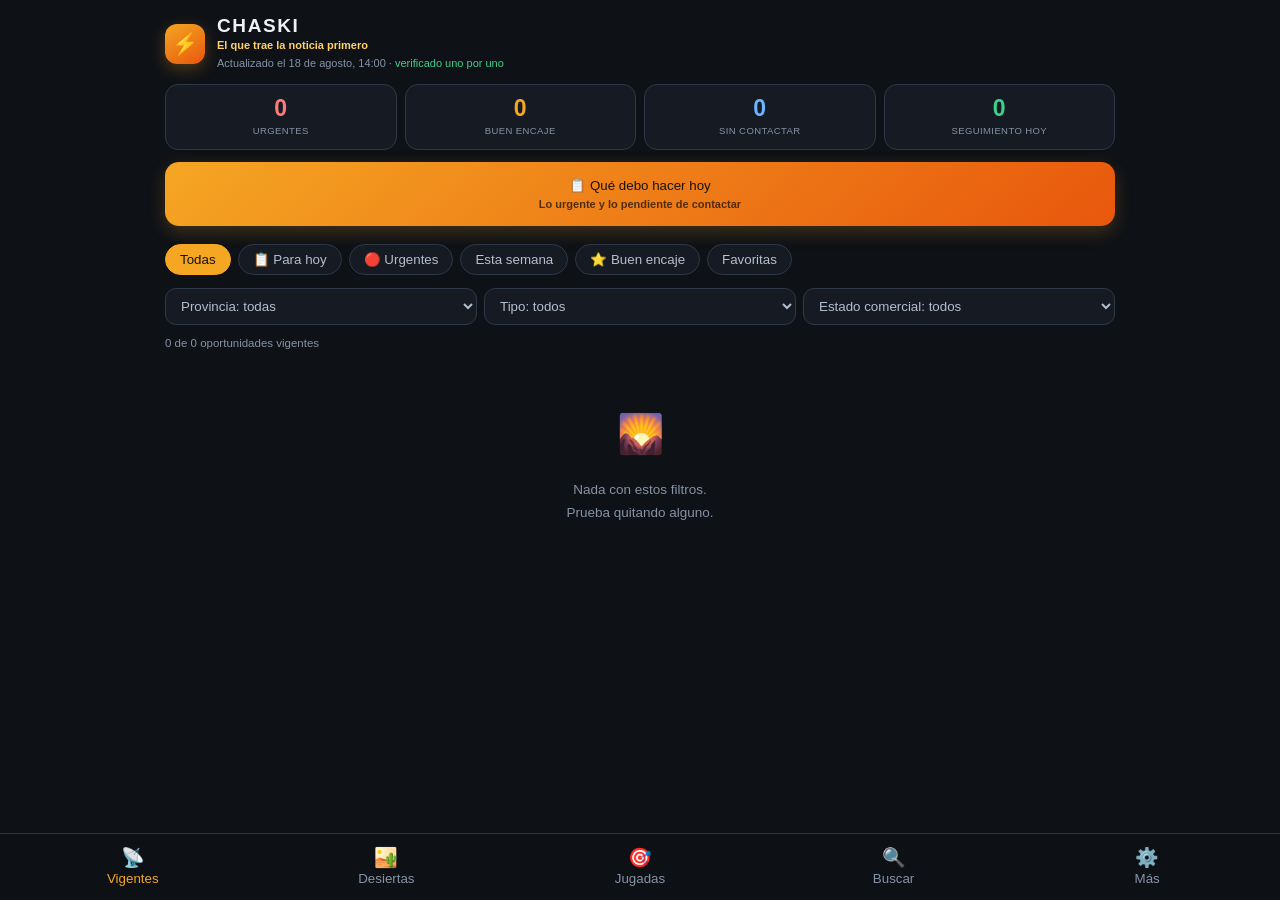
==== commit 23670d89: "Add files via upload" ====
--- a/index.html
+++ b/index.html
@@ -3,93 +3,1495 @@
 <head>
 <meta charset="utf-8">
 <meta name="viewport" content="width=device-width,initial-scale=1,viewport-fit=cover">
-<title>CHASKI V4 — Buscador universal de oportunidades</title>
-<meta name="description" content="Buscador universal de oportunidades públicas y privadas para proveedores en Perú.">
-<meta name="theme-color" content="#07101d">
-<style>
-*{box-sizing:border-box}
-:root{--bg:#07101d;--card:#111e30;--card2:#17273c;--line:#26384f;--tx:#f5f8fc;--tx2:#b9c6d8;--mut:#8090a6;--gold:#ffb020;--gold2:#ffd166;--green:#35d39a;--blue:#69b7ff;--red:#ff7070}
-html{background:var(--bg)}body{margin:0;background:linear-gradient(180deg,#091525 0,#07101d 35%);color:var(--tx);font:15px/1.45 system-ui,-apple-system,Segoe UI,Roboto,Arial,sans-serif;padding-bottom:80px}button,input,select{font:inherit}button,a{touch-action:manipulation}a{text-decoration:none;color:inherit}.wrap{width:min(100%,980px);margin:auto;padding:0 14px}.top{position:sticky;top:0;z-index:20;background:rgba(7,16,29,.95);backdrop-filter:blur(14px);border-bottom:1px solid rgba(255,255,255,.07)}.head{display:flex;align-items:center;gap:11px;padding:12px 0 9px}.brand{width:44px;height:44px;border-radius:14px;display:grid;place-items:center;font-size:23px;background:linear-gradient(145deg,var(--gold2),#ef7600);box-shadow:0 8px 24px rgba(255,176,32,.18)}.ttl{font-weight:950;letter-spacing:1px;font-size:19px}.sub{font-size:11px;color:var(--mut)}.searchbox{display:grid;grid-template-columns:2fr 1fr auto;gap:7px;padding-bottom:10px}.searchbox input{min-width:0;background:#fff;color:#142033;border:0;border-radius:12px;padding:12px 13px;outline:none}.searchbox button{border:0;border-radius:12px;background:var(--gold);color:#241606;font-weight:950;padding:0 16px;cursor:pointer}.tabs{display:flex;gap:7px;overflow:auto;padding:13px 0 9px;scrollbar-width:none}.tabs::-webkit-scrollbar{display:none}.tab{flex:none;border:1px solid var(--line);background:var(--card);color:var(--tx2);border-radius:999px;padding:8px 13px;font-weight:850;cursor:pointer}.tab.on{background:var(--gold);border-color:var(--gold);color:#241606}.hero{background:linear-gradient(145deg,rgba(255,176,32,.12),var(--card));border:1px solid rgba(255,176,32,.3);border-radius:16px;padding:14px;margin-bottom:12px}.hero b{color:var(--gold2)}.hero p{margin:4px 0 0;color:var(--tx2);font-size:12.5px}.notice{background:#0d1a2a;border:1px solid #28405c;border-radius:13px;padding:11px 12px;color:var(--tx2);font-size:12px;margin-bottom:12px}.notice strong{color:var(--blue)}.grid{display:grid;grid-template-columns:repeat(2,1fr);gap:10px;margin-bottom:14px}.source{background:var(--card);border:1px solid var(--line);border-radius:15px;padding:13px;display:flex;flex-direction:column;min-height:142px}.source.public{border-left:4px solid var(--gold)}.source.private{border-left:4px solid var(--green)}.source h3{font-size:14px;margin:0 0 4px}.source p{font-size:11.5px;color:var(--tx2);margin:0 0 10px;flex:1}.badge{display:inline-block;width:max-content;border-radius:999px;padding:4px 7px;font-size:9.5px;font-weight:900;margin-bottom:8px;background:var(--card2);color:var(--tx2)}.badge.off{color:var(--gold2);background:#342611}.badge.web{color:var(--green);background:#113227}.actions{display:grid;grid-template-columns:1fr auto;gap:7px}.go{border:0;border-radius:10px;background:var(--card2);color:var(--tx);font-weight:900;padding:10px;cursor:pointer}.go.primary{background:linear-gradient(135deg,var(--gold2),#ef8b00);color:#241606}.mini{border:1px solid var(--line);border-radius:10px;background:#102238;color:var(--blue);font-weight:900;padding:10px;cursor:pointer}.pack{background:var(--card);border:1px solid var(--line);border-radius:15px;padding:13px;margin-bottom:13px}.pack h3{font-size:13px;margin:0 0 8px;color:var(--gold2)}.row{display:grid;grid-template-columns:150px 1fr auto;gap:8px;align-items:center;padding:7px 0;border-bottom:1px solid #203149}.row:last-child{border-bottom:0}.row .k{font-size:10px;color:var(--mut);text-transform:uppercase}.row .v{font-size:12px;word-break:break-word}.copy{border:1px solid #315070;background:#102238;color:var(--blue);border-radius:8px;padding:6px 8px;font-size:10px;font-weight:900;cursor:pointer}.section-title{display:flex;align-items:center;gap:8px;margin:16px 2px 9px;font-size:13px;font-weight:900}.section-title span{color:var(--mut);font-size:11px;font-weight:600}.radar-card{background:var(--card);border:1px solid var(--line);border-radius:15px;padding:13px;margin-bottom:10px}.radar-card.pub{border-left:4px solid var(--gold)}.radar-card.pri{border-left:4px solid var(--green)}.rtitle{font-weight:900;font-size:14px}.rmeta{color:var(--tx2);font-size:11.5px;margin-top:4px}.rdesc{color:var(--tx2);font-size:12px;margin:9px 0}.rbuttons{display:grid;grid-template-columns:1fr 1fr;gap:7px}.rbuttons button,.rbuttons a{display:grid;place-items:center;border:0;border-radius:10px;background:var(--card2);color:var(--tx);padding:9px;font-weight:850;font-size:11px;cursor:pointer}.empty{text-align:center;color:var(--mut);padding:30px 15px;background:var(--card);border:1px dashed var(--line);border-radius:14px}.hidden{display:none!important}.toast{position:fixed;left:50%;bottom:86px;transform:translateX(-50%) translateY(10px);background:#eef6ff;color:#0e1a29;padding:10px 14px;border-radius:10px;opacity:0;pointer-events:none;transition:.2s;z-index:99;font-weight:850;font-size:12px}.toast.on{opacity:1;transform:translateX(-50%) translateY(0)}nav{position:fixed;left:0;right:0;bottom:0;z-index:30;background:rgba(8,17,29,.97);backdrop-filter:blur(14px);border-top:1px solid var(--line);display:grid;grid-template-columns:repeat(4,1fr);padding-bottom:env(safe-area-inset-bottom)}nav button{border:0;background:transparent;color:var(--mut);padding:9px 4px 8px;font-size:10px;font-weight:800;cursor:pointer}nav button span{display:block;font-size:18px}nav button.on{color:var(--gold2)}footer{text-align:center;color:var(--mut);font-size:10px;padding:24px 6px}@media(max-width:680px){.searchbox{grid-template-columns:1fr auto}.searchbox input:nth-child(2){grid-column:1/-1;grid-row:2}.grid{grid-template-columns:1fr}.row{grid-template-columns:100px 1fr auto}.rbuttons{grid-template-columns:1fr}.ttl{font-size:17px}} 
+<title>CHASKI — Radar de oportunidades</title>
+<meta name="description" content="Radar comercial de oportunidades públicas en electricidad, energía solar, pozos a tierra y mantenimiento en el Callejón de Huaylas, Áncash.">
+<link rel="manifest" href="manifest.json">
+<meta name="theme-color" content="#0e1116">
+<link rel="icon" href="favicon.png">
+<link rel="apple-touch-icon" href="apple-touch-icon.png">
+<meta name="apple-mobile-web-app-capable" content="yes">
+<meta name="mobile-web-app-capable" content="yes">
+<meta name="apple-mobile-web-app-status-bar-style" content="black-translucent">
+<meta name="apple-mobile-web-app-title" content="CHASKI">
+<style>*{box-sizing:border-box;margin:0;padding:0;-webkit-tap-highlight-color:transparent}
+:root{
+  --bg:#0e1116;--card:#161b23;--card2:#1d232d;--card3:#232b36;--line:#2f3846;
+  --tx:#eef2f7;--tx2:#b3bece;--tx3:#8593a6;
+  --acc:#f5a623;--acc2:#ffd166;--acc3:#e8570d;
+  --ok:#3ecf8e;--warn:#f5a623;--hot:#ff7b7b;--info:#6db4ff;--pur:#b78cf7;
+}
+html{background:var(--bg)}
+body{background:var(--bg);color:var(--tx);
+  font:16px/1.5 -apple-system,BlinkMacSystemFont,'Segoe UI',Roboto,'Helvetica Neue',sans-serif;
+  padding:env(safe-area-inset-top) 0 calc(92px + env(safe-area-inset-bottom));
+  -webkit-font-smoothing:antialiased;overflow-x:hidden}
+.w{max-width:820px;margin:0 auto;padding:0 15px}
+@media(min-width:900px){.w{max-width:980px}}
+a{text-decoration:none;color:inherit}
+
+/* ── cabecera compacta ── */
+header{display:flex;align-items:center;gap:12px;padding:16px 0 12px}
+.lg{width:40px;height:40px;border-radius:12px;background:linear-gradient(150deg,var(--acc),var(--acc3));
+  display:flex;align-items:center;justify-content:center;font-size:21px;flex:none;
+  box-shadow:0 5px 16px rgba(245,166,35,.28)}
+h1{font-size:19px;font-weight:800;letter-spacing:1.6px;line-height:1.1}
+.tag{color:var(--acc2);font-size:11px;font-weight:600}
+.sb{color:var(--tx3);font-size:11px;margin-top:2px}
+.ver2{color:var(--ok)}
+
+/* ── vista ejecutiva ── */
+.kpis{display:grid;grid-template-columns:repeat(4,1fr);gap:8px;margin-bottom:11px}
+.kpi{background:var(--card);border:1px solid var(--line);border-radius:13px;padding:12px 8px;text-align:center}
+.kpi .n{font-size:23px;font-weight:800;line-height:1}
+.kpi .l{font-size:9.5px;color:var(--tx3);margin-top:5px;text-transform:uppercase;letter-spacing:.4px;line-height:1.25}
+.kpi.r .n{color:var(--hot)}.kpi.a .n{color:var(--acc)}.kpi.b .n{color:var(--info)}.kpi.v .n{color:var(--ok)}
+.prox{background:var(--card);border:1px solid var(--line);border-left:3px solid var(--acc);
+  border-radius:13px;padding:13px 15px;margin-bottom:11px}
+.prox .l{display:block;font-size:9.5px;color:var(--tx3);text-transform:uppercase;letter-spacing:.7px}
+.prox .v{display:block;font-size:15px;font-weight:700;color:var(--acc2);margin-top:3px}
+.prox .q{display:block;font-size:12px;color:var(--tx2);margin-top:3px}
+.minota{font-size:12px;color:var(--tx3);margin-top:9px;text-align:center}
+
+/* ── filtros ── */
+.chips{display:flex;gap:7px;overflow-x:auto;padding:2px 0 4px;margin:16px 0 9px;scrollbar-width:none}
+.chips::-webkit-scrollbar{display:none}
+.chip{flex:none;background:var(--card);border:1px solid var(--line);color:var(--tx2);
+  padding:7px 14px;border-radius:20px;font:600 12.5px inherit;cursor:pointer;white-space:nowrap}
+.chip.on{background:var(--acc);border-color:var(--acc);color:#1a1108}
+.selrow{display:flex;gap:7px;flex-wrap:wrap;margin-bottom:10px}
+.selrow select{flex:1;min-width:130px;background:var(--card);border:1px solid var(--line);
+  color:var(--tx2);border-radius:11px;padding:9px 11px;font:600 12.5px inherit;cursor:pointer}
+.cuenta{font-size:11.5px;color:var(--tx3);margin-bottom:12px}
+
+/* ── tarjeta ── */
+.op{background:var(--card);border:1px solid var(--line);border-left:3px solid var(--line);
+  border-radius:15px;padding:15px 16px;margin-bottom:12px}
+.op.g{border-left-color:var(--ok)}.op.y{border-left-color:var(--warn)}.op.r{border-left-color:var(--hot)}
+.op.fav{box-shadow:0 0 0 1px rgba(245,166,35,.32)}
+.op .top{display:flex;justify-content:space-between;gap:11px;align-items:flex-start}
+.op .ti{font-size:15.5px;font-weight:700;line-height:1.34;flex:1}
+.dias{flex:none;font:800 10.5px inherit;padding:6px 9px;border-radius:9px;text-align:center;
+  line-height:1.15;white-space:nowrap;min-width:50px;opacity:.92}
+.dias b{display:block;font-size:15px;line-height:1.1}
+.dias.peq{font-size:10px;padding:5px 8px}
+.dias.g{background:rgba(62,207,142,.15);color:var(--ok)}
+.dias.y{background:rgba(245,166,35,.15);color:var(--warn)}
+.dias.r{background:rgba(255,123,123,.15);color:var(--hot)}
+.op .sub{font-size:12px;color:var(--tx2);margin-top:5px}
+
+.fila{display:flex;align-items:center;gap:8px;margin-top:11px;flex-wrap:wrap}
+.sc{font:800 11.5px inherit;padding:5px 10px;border-radius:8px;cursor:pointer}
+.sc.alto{background:rgba(62,207,142,.15);color:var(--ok)}
+.sc.medio{background:rgba(245,166,35,.15);color:var(--warn)}
+.sc.bajo{background:var(--card3);color:var(--tx3)}
+.fv{margin-left:auto;font-size:19px;cursor:pointer;line-height:1}
+.et{font:700 9.5px inherit;padding:3px 8px;border-radius:20px;letter-spacing:.4px;text-transform:uppercase}
+.et.pro{background:rgba(109,180,255,.16);color:var(--info)}
+.et.hip{background:rgba(183,140,247,.16);color:var(--pur)}
+.et.est{background:var(--card3);color:var(--tx2);text-transform:none;font-size:10.5px;letter-spacing:0}
+.et.est.contactada{background:rgba(109,180,255,.16);color:var(--info)}
+.et.est.evaluando{background:rgba(245,166,35,.16);color:var(--warn)}
+.et.est.descartada{background:var(--card3);color:var(--tx3);text-decoration:line-through}
+.et.est.ganada{background:rgba(62,207,142,.16);color:var(--ok)}
+
+/* ── desglose de encaje ── */
+.desglose{display:none;background:var(--card2);border-radius:11px;padding:13px 14px;margin-top:9px}
+.desglose.on{display:block}
+.fa{display:flex;align-items:center;gap:9px;margin-bottom:7px}
+.fn{font-size:11.5px;color:var(--tx2);flex:1.5}
+.bar{flex:1;height:6px;background:var(--card3);border-radius:4px;overflow:hidden}
+.bar i{display:block;height:100%;background:linear-gradient(90deg,var(--acc3),var(--acc));border-radius:4px}
+.fv2{font:700 10.5px inherit;color:var(--tx3);min-width:38px;text-align:right}
+.nota2{font-size:10.5px;color:var(--tx3);margin-top:9px;line-height:1.5;font-style:italic}
+
+/* ── bloques ── */
+.blq{border-radius:12px;padding:12px 14px;margin-top:11px}
+.blq .bt{font:800 10px inherit;letter-spacing:.9px;text-transform:uppercase;margin-bottom:9px;
+  display:flex;align-items:center;gap:7px;flex-wrap:wrap}
+.blq.of{background:var(--card2);border:1px solid rgba(62,207,142,.2)}
+.blq.of .bt{color:var(--ok)}
+.blq.an{background:var(--card2);border:1px solid rgba(245,166,35,.2)}
+.blq.an .bt{color:var(--acc2)}
+.blq.pv{background:var(--card2);border:1px solid rgba(183,140,247,.2)}
+.blq.pv .bt{color:var(--pur)}
+.blq.pv ul{margin:0 0 0 17px}
+.blq.pv li{font-size:12.2px;color:var(--tx2);margin-bottom:4px;line-height:1.5}
+.ln{display:flex;gap:10px;font-size:12.3px;margin-bottom:5px;align-items:baseline}
+.ln .k{color:var(--tx3);min-width:104px;flex:none;font-size:11px;text-transform:uppercase;letter-spacing:.3px}
+.ln .v{color:var(--tx);flex:1;word-break:break-word}
+.cp{color:var(--info);font-size:10.5px;cursor:pointer;border:1px solid rgba(109,180,255,.34);
+  padding:1px 7px;border-radius:6px;margin-left:5px;white-space:nowrap}
+.fnt{font-size:10.5px;color:var(--tx3);margin-top:9px;padding-top:8px;border-top:1px solid var(--line)}
+.res{font-size:13px;color:var(--tx);line-height:1.55}
+.det{display:none;font-size:12.5px;color:var(--tx2);line-height:1.62;margin-top:9px}
+.det.on{display:block}
+.mas{display:inline-block;margin-top:8px;color:var(--info);font-size:11.5px;font-weight:600;cursor:pointer}
+
+/* ── acciones ── */
+.acc{display:flex;gap:7px;flex-wrap:wrap;margin-top:12px}
+.bt2{background:var(--card2);border:1px solid var(--line);color:var(--tx2);
+  padding:9px 12px;border-radius:10px;font:600 11.5px inherit;cursor:pointer;white-space:nowrap}
+.bt2:active{transform:scale(.96)}
+.bt2.sg{border-color:rgba(245,166,35,.4);color:var(--acc2)}
+
+/* ── seguimiento ── */
+.seg{display:none;background:var(--card2);border-radius:12px;padding:14px;margin-top:11px}
+.seg.on{display:block}
+.seg label{display:block;font-size:10px;color:var(--tx3);text-transform:uppercase;
+  letter-spacing:.7px;margin:9px 0 5px;font-weight:700}
+.seg label:first-child{margin-top:0}
+.seg select,.seg input,.seg textarea{width:100%;background:var(--card);border:1px solid var(--line);
+  color:var(--tx);border-radius:9px;padding:10px 11px;font:400 13px inherit;resize:vertical}
+.seg .rec{background:rgba(245,166,35,.1);border:1px solid rgba(245,166,35,.28);border-radius:9px;
+  padding:10px 12px;margin-top:11px;font-size:12.2px;color:var(--acc2)}
+
+/* ── jugadas / fuentes ── */
+.pm{background:var(--card);border:1px solid var(--line);border-radius:14px;padding:15px 16px;margin-bottom:11px}
+.pm.top1{border-color:rgba(245,166,35,.42);background:linear-gradient(160deg,rgba(245,166,35,.08),var(--card) 66%)}
+.pm .nu{width:23px;height:23px;border-radius:7px;background:var(--acc);color:#1a1108;
+  font:800 12px inherit;display:inline-flex;align-items:center;justify-content:center;margin-right:9px;vertical-align:2px}
+.pm .ti{font-size:15px;font-weight:700;line-height:1.3}
+.pm .ent{font-size:11.5px;color:var(--tx3);margin-top:6px}
+.pm .pq{font-size:12.8px;color:var(--tx2);line-height:1.62;margin-top:9px}
+.pm .ver{display:inline-block;margin-top:10px;color:var(--info);font-size:12.5px;font-weight:600}
+
+/* ── mosaicos ── */
+.g2{display:grid;grid-template-columns:1fr 1fr;gap:10px}
+@media(min-width:560px){.g2{grid-template-columns:1fr 1fr 1fr}}
+.t{background:var(--card);border:1px solid var(--line);border-radius:15px;padding:14px 13px;
+  display:flex;flex-direction:column;min-height:104px;transition:transform .1s,border-color .15s}
+.t:active{transform:scale(.965);border-color:var(--acc)}
+.t .e{font-size:24px;line-height:1;margin-bottom:8px}
+.t .n{font-size:14px;font-weight:700;line-height:1.25}
+.t .d{font-size:11px;color:var(--tx3);margin-top:3px;line-height:1.35}
+.t.hi{border-color:rgba(245,166,35,.5);background:linear-gradient(158deg,rgba(245,166,35,.09),var(--card) 62%)}
+.t.hi .n{color:var(--acc2)}
+
+h2{font-size:11px;font-weight:800;letter-spacing:1.2px;text-transform:uppercase;color:var(--tx3);
+  margin:26px 0 11px;display:flex;align-items:center;gap:8px}
+h2::after{content:'';flex:1;height:1px;background:var(--line)}
+.sbnote{color:var(--tx3);font-size:12px;margin:-4px 0 12px;line-height:1.5}
+
+.all{display:block;width:100%;margin:12px 0 0;border:none;border-radius:14px;cursor:pointer;
+  background:linear-gradient(140deg,var(--acc),var(--acc3));color:#1a1108;padding:16px;
+  font:800 15.5px inherit;box-shadow:0 6px 18px rgba(245,166,35,.22)}
+.all:active{transform:scale(.98)}
+.all small{display:block;font-size:11px;font-weight:600;opacity:.74;margin-top:5px}
+
+.box{background:var(--card);border:1px solid var(--line);border-radius:14px;padding:15px 17px;
+  margin-top:12px;font-size:12.8px;color:var(--tx2);line-height:1.64}
+.box .h{color:var(--tx);font-weight:700;font-size:13.5px;display:block;margin-bottom:7px}
+.box b{color:var(--acc)}
+.box.gold{border-color:rgba(245,166,35,.34);background:linear-gradient(160deg,rgba(245,166,35,.07),var(--card) 70%)}
+#inst{display:none;width:100%;margin-top:12px;border:1px solid var(--acc);border-radius:14px;
+  background:rgba(245,166,35,.1);color:var(--acc2);padding:15px;font:700 15px inherit;cursor:pointer}
+
+.vacio{text-align:center;color:var(--tx3);font-size:13.5px;padding:38px 20px;line-height:1.7}
+.vacio .em{font-size:38px;display:block;margin-bottom:12px}
+footer{text-align:center;color:#6b7889;font-size:11px;margin-top:26px;line-height:1.8;
+  padding-top:18px;border-top:1px solid var(--line)}
+.pane{display:none}.pane.on{display:block}
+
+/* ── navegación ── */
+nav{position:fixed;left:0;right:0;bottom:0;z-index:50;
+  background:rgba(14,17,22,.95);backdrop-filter:blur(14px);-webkit-backdrop-filter:blur(14px);
+  border-top:1px solid var(--line);display:flex;padding:8px 6px calc(8px + env(safe-area-inset-bottom))}
+nav button{flex:1;background:none;border:none;color:var(--tx3);font:600 9.5px/1.3 inherit;
+  padding:6px 2px;cursor:pointer;display:flex;flex-direction:column;align-items:center;gap:4px;position:relative}
+nav button .i{font-size:19px;line-height:1}
+nav button.on{color:var(--acc)}
+nav button .bdg{position:absolute;top:0;right:50%;transform:translateX(20px);
+  background:var(--hot);color:#1a1108;font-size:9px;font-weight:800;min-width:16px;height:16px;
+  border-radius:9px;display:flex;align-items:center;justify-content:center;padding:0 4px}
+
+/* ── toast ── */
+#toast{position:fixed;left:50%;bottom:100px;transform:translate(-50%,14px);
+  background:var(--card3);border:1px solid var(--line);color:var(--tx);
+  padding:12px 18px;border-radius:12px;font-size:12.8px;z-index:99;
+  opacity:0;pointer-events:none;transition:all .22s;max-width:88%;text-align:center;
+  box-shadow:0 8px 28px rgba(0,0,0,.45)}
+#toast.on{opacity:1;transform:translate(-50%,0)}
+
+/* ══ BUSCADOR UNIVERSAL ══ */
+.ambito{display:grid;grid-template-columns:1fr 1fr;gap:9px;margin-bottom:13px}
+.amb{background:var(--card);border:1px solid var(--line);border-radius:14px;padding:14px 12px;
+  cursor:pointer;color:var(--tx2);display:flex;flex-direction:column;align-items:center;gap:4px;
+  font-family:inherit;text-align:center}
+.amb.ancho{grid-column:1 / -1;flex-direction:row;justify-content:center;padding:12px}
+.amb.on{border-color:var(--acc);background:linear-gradient(160deg,rgba(245,166,35,.12),var(--card) 70%);color:var(--tx)}
+.amb .ai{font-size:24px;line-height:1}
+.amb .an{font-size:13.5px;font-weight:700}
+.amb.on .an{color:var(--acc2)}
+.amb .ad{font-size:10.5px;color:var(--tx3);line-height:1.3}
+
+.bcaja{display:flex;gap:8px;flex-wrap:wrap}
+.bcaja input{flex:1 1 100%;background:var(--card);border:1px solid var(--line);color:var(--tx);
+  border-radius:13px;padding:15px 16px;font:400 15px inherit}
+.bcaja input:focus{outline:none;border-color:var(--acc)}
+.bcaja select{flex:1;min-width:140px;background:var(--card);border:1px solid var(--line);color:var(--tx2);
+  border-radius:13px;padding:13px 14px;font:600 13px inherit;cursor:pointer}
+.bir{flex:1;min-width:120px;border:none;border-radius:13px;cursor:pointer;
+  background:linear-gradient(140deg,var(--acc),var(--acc3));color:#1a1108;
+  padding:13px;font:800 15px inherit;box-shadow:0 5px 16px rgba(245,166,35,.22)}
+.bir:active{transform:scale(.98)}
+.bhint{font-size:11.5px;color:var(--tx3);margin:9px 0 4px;text-align:center}
+
+.rescab{background:var(--card);border:1px solid rgba(245,166,35,.3);border-radius:14px;
+  padding:14px 16px;margin:18px 0 12px}
+.rq{font-size:14px;color:var(--tx2)}
+.rq b{color:var(--acc2)}
+.rz{font-size:11.5px;color:var(--tx3);margin-top:4px}
+.rescab .all{margin-top:12px;padding:14px;font-size:14.5px}
+
+.rubros{margin-top:4px}
+.rgrupo{margin-bottom:15px}
+.rgt{font:800 10px inherit;letter-spacing:1px;text-transform:uppercase;color:var(--tx3);margin-bottom:7px}
+.rgc{display:flex;flex-wrap:wrap;gap:6px}
+.rb{background:var(--card);border:1px solid var(--line);color:var(--tx2);padding:8px 13px;
+  border-radius:19px;font:600 12.5px inherit;cursor:pointer;line-height:1.2}
+.rb.on{background:var(--acc);border-color:var(--acc);color:#1a1108}
+.rb:active{transform:scale(.96)}
+.t .mn{font-size:9.5px;color:var(--acc2);margin-top:5px;font-weight:700;
+  text-transform:uppercase;letter-spacing:.4px}
 </style>
 </head>
 <body>
-<div class="top"><div class="wrap">
-  <div class="head"><div class="brand">⚡</div><div><div class="ttl">CHASKI V4</div><div class="sub">Buscador universal · Estado + empresas privadas · cualquier rubro</div></div></div>
-  <div class="searchbox"><input id="q" placeholder="¿Qué buscas? Ej.: paneles solares, software, ambulancias, pintura…"><input id="loc" placeholder="Ubicación opcional: Áncash, Lima, Perú…"><button id="searchBtn">BUSCAR</button></div>
-</div></div>
-<main class="wrap">
-  <div class="tabs"><button class="tab on" data-mode="universal">🌐 Universal</button><button class="tab" data-mode="public">🏛️ Estado</button><button class="tab" data-mode="private">🏢 Privadas</button><button class="tab" data-mode="radar">📡 Radar cargado</button></div>
-  <div class="hero"><b id="heroTitle">Búsqueda universal</b><p id="heroText">Escribe cualquier producto, servicio, obra, consultoría, profesión o necesidad. CHASKI no limita la búsqueda a rubros predefinidos.</p></div>
-  <div class="notice" id="limitNote"><strong>Cómo funciona:</strong> CHASKI combina buscadores oficiales, portales de proveedores y búsquedas web. Los formularios de SEACE usan sesión y componentes dinámicos, por lo que una página estática no puede rellenarlos ni consultar tu sesión automáticamente; sí puede abrir la fuente correcta y dejarte los datos mínimos listos para copiar.</div>
-  <div id="searchPack" class="pack"></div>
-  <div id="sources" class="grid"></div>
-  <div id="localSection"></div>
-  <footer>CHASKI V4 · Herramienta de exploración de oportunidades. Verifica siempre la convocatoria en la fuente oficial antes de postular.</footer>
-</main>
-<nav><button class="on" data-mode="universal"><span>🌐</span>Universal</button><button data-mode="public"><span>🏛️</span>Estado</button><button data-mode="private"><span>🏢</span>Privadas</button><button data-mode="radar"><span>📡</span>Radar</button></nav>
-<div id="toast" class="toast"></div>
+<div class="w">
+
+<header>
+  <div class="lg">⚡</div>
+  <div>
+    <h1>CHASKI</h1>
+    <div class="tag">El que trae la noticia primero</div>
+    <div class="sb" id="sb"></div>
+  </div>
+</header>
+
+<!-- ══════ VIGENTES ══════ -->
+<section class="pane on" id="p1">
+  <div class="box" id="avisoLocal" style="display:none">
+    <span class="h">📄 Estás viendo la copia guardada</span>
+    Los datos vienen dentro de este archivo. Publícalo en GitHub para que se actualice sola.
+  </div>
+
+  <div id="resumen"></div>
+
+  <div class="chips">
+    <button class="chip on" data-g="urg" data-v="todas">Todas</button>
+    <button class="chip" data-g="urg" data-v="accion">📋 Para hoy</button>
+    <button class="chip" data-g="urg" data-v="urgente">🔴 Urgentes</button>
+    <button class="chip" data-g="urg" data-v="semana">Esta semana</button>
+    <button class="chip" data-g="urg" data-v="alta">⭐ Buen encaje</button>
+    <button class="chip" data-g="urg" data-v="fav">Favoritas</button>
+  </div>
+  <div class="selrow">
+    <select id="fProv"></select>
+    <select id="fTipo"></select>
+    <select id="fEstado"></select>
+  </div>
+  <div class="cuenta" id="cuenta"></div>
+  <div id="lista"></div>
+</section>
+
+<!-- ══════ DESIERTAS ══════ -->
+<section class="pane" id="p5">
+  <div class="box gold"><span class="h">🏜️ Por qué esto es oro</span><div id="dPorque"></div></div>
+  <div class="box"><span class="h">⚖️ Qué pasa después del desierto</span><div id="dDespues"></div></div>
+  <div class="box"><span class="h">📞 La jugada</span><div id="dJugada"></div></div>
+  <h2>Candidatas a quedar desiertas</h2>
+  <div class="sbnote">Convocatorias que acaban de cerrar en distritos alejados. Llama y pregunta si hubo postores.</div>
+  <div id="dCand"></div>
+  <h2>Dónde cazarlos</h2>
+  <div id="dFuentes"></div>
+</section>
+
+<!-- ══════ JUGADAS ══════ -->
+<section class="pane" id="p2">
+  <h2>Jugadas que no caducan</h2>
+  <div id="perms"></div>
+</section>
+
+<!-- ══════ BUSCAR ══════ -->
+<section class="pane" id="p3">
+  <div id="bPanel"></div>
+
+  <h2>Si el SEACE te dice que no existe</h2>
+  <div class="box gold">
+    <span class="h">⚠️ Hay dos pantallas distintas y es fácil confundirlas</span>
+    <b>Mis procedimientos / Bandeja de proveedor</b> — solo muestra los procesos donde <b>tú ya estás registrado</b> como participante. Si no te has inscrito, saldrá «0 registros encontrados» aunque la convocatoria exista.<br><br>
+    <b>Buscar Procedimientos (Buscador Público)</b> — ve <b>todos</b> los procesos del Estado, estés inscrito o no. Es el que necesitas para encontrar oportunidades nuevas. Está en el menú lateral del SEACE como «Buscar Procedimientos».<br><br>
+    Otra causa frecuente: buscar por nomenclatura con el <b>año equivocado</b>. Revisa que «Año de la Convocatoria» coincida, y prueba buscando por <b>Descripción del Objeto</b> en lugar de por nomenclatura.
+  </div>
+
+</section>
+
+<!-- ══════ MÁS ══════ -->
+<section class="pane" id="p4">
+  <h2>Tu app</h2>
+  <button id="inst">📲 Instalar CHASKI en este celular</button>
+  <div class="box gold" id="ayudaInst">
+    <span class="h">📲 Ponlo en tu pantalla de inicio</span>
+    <b>Android:</b> menú ⋮ → <b>Instalar aplicación</b>.<br>
+    <b>iPhone:</b> compartir ⬆️ → <b>Añadir a pantalla de inicio</b>.
+  </div>
+
+  <h2>Tu seguimiento</h2>
+  <div class="box">
+    <span class="h">💾 Dónde se guarda</span>
+    Los estados, notas y favoritos se guardan <b>en este dispositivo</b>, no en internet. Si abres CHASKI en otro equipo, no los verás allí. Usa los botones de abajo para llevarlos de un lado a otro.
+    <div class="acc" style="margin-top:12px">
+      <span class="bt2" onclick="exportarSeg()">⬇️ Exportar seguimiento</span>
+      <label class="bt2" style="display:inline-block">⬆️ Importar
+        <input type="file" accept="application/json" style="display:none" onchange="importarSeg(this)">
+      </label>
+    </div>
+  </div>
+
+  <h2>Cómo leer las etiquetas</h2>
+  <div class="box">
+    <span class="h">✓ Dato oficial</span>Sale de la fuente citada al pie de cada tarjeta. Entidad, plazo, tipo de proceso y nomenclatura.<br><br>
+    <span class="h">💡 Análisis CHASKI · Probable</span>Deducción con base sólida, por ejemplo que una supervisión de agua potable necesite un especialista electromecánico.<br><br>
+    <span class="h">💡 Análisis CHASKI · Hipótesis</span>Suposición razonable pero <b>sin confirmar en el expediente</b>. Verifícala antes de gastar tiempo o dinero.<br><br>
+    <span class="h">? Por verificar</span>Lo que hay que preguntar a la entidad. No lo tomes como parte de las bases.
+  </div>
+
+  <h2>Cómo se calcula el encaje</h2>
+  <div class="box">
+    Cada oportunidad suma hasta 100 puntos entre siete factores. Toca el número en cualquier tarjeta para ver el desglose completo. <b>Es una guía de priorización, no una garantía</b>: la puntuación la asigno yo con criterio comercial, no sale de una fórmula oficial.
+  </div>
+
+  <h2>Fuentes de las cifras</h2>
+  <div id="fuentes"></div>
+
+  <h2>Cobertura y actualización</h2>
+  <div class="box">
+    <span class="h">📍 Zona</span>
+    Provincias de <b>Huaraz, Recuay, Carhuaz, Yungay y Huaylas (Caraz)</b> con sus 51 distritos. Zona secundaria: San Marcos y Huari por el canon de Antamina, y Aija, Bolognesi y Huallanca por la minería.
+  </div>
+  <div class="box">
+    <span class="h">🔄 Actualización</span>
+    La lista vive en <b>oportunidades.json</b>. El barrido regenera el archivo y tú lo subes a GitHub: entrar al archivo, ✏️ editar, pegar y confirmar.<br><br>
+    La app calcula sola los días restantes y <b>oculta lo vencido</b>, aunque no actualices en una semana.
+  </div>
+
+  <footer>
+    CHASKI · Radar de oportunidades<br>
+    RyC Contratistas Generales · YACUSOL<br>
+    Ing. Rafael Zeña · Ingeniero Mecánico Electricista
+  </footer>
+</section>
+</div>
+
+<nav>
+  <button class="on" data-p="p1"><span class="i">📡</span>Vigentes<span class="bdg" id="bdg" style="display:none">0</span></button>
+  <button data-p="p5"><span class="i">🏜️</span>Desiertas</button>
+  <button data-p="p2"><span class="i">🎯</span>Jugadas</button>
+  <button data-p="p3"><span class="i">🔍</span>Buscar</button>
+  <button data-p="p4"><span class="i">⚙️</span>Más</button>
+</nav>
+
+<div id="toast"></div>
+
 <script>
-var MODE='universal',PUB={oportunidades:[]},PRI={oportunidades:[]};
-var YEAR=new Date().getFullYear();
-var URLS={
-  seacePublic:'https://prod1.seace.gob.pe/SeaceWeb-PRO/public/buscarProcedimientosSeleccion.iface?init=1',
-  seaceProvider:'https://prod1.seace.gob.pe/SeaceWeb-PRO/jspx/sel/procesoseleccionficha/consultarBandejaProcedimientosSeleccionProveedor.iface?locale=es_PE',
-  contratosMenores:'https://prod6.seace.gob.pe/auth-proveedor/',
-  cotizador:'https://prod7.seace.gob.pe/cotizador-proveedor/sign-in-proveedor',
-  oeceOpp:'https://www.gob.pe/703-acceder-a-oportunidades-de-negocio-con-el-estado',
-  peruCompras:'https://www.gob.pe/14335-participar-en-los-catalogos-electronicos-de-acuerdos-marco-de-peru-compras-proveedores',
-  ariba:'https://service.ariba.com/Discovery.aw/109531021/ad/default?awr=2',
-  achilles:'https://pages.achilles.com/es/comienza-tu-registro-en-achilles-network',
-  ebiz:'https://ebiz.pe/proveedoresplus/'
+var DATOS_EMBEBIDOS = {
+  "actualizado": "2026-08-18",
+  "hora": "14:00",
+  "zona": "Callejón de Huaylas y Áncash",
+  "metodo_encaje": {
+    "descripcion": "Cada oportunidad se puntúa sobre 100 sumando siete factores. La puntuación es una guía de priorización, no una garantía.",
+    "factores": [
+      {
+        "k": "afinidad",
+        "n": "Afinidad con lo que hace RyC",
+        "max": 20
+      },
+      {
+        "k": "distancia",
+        "n": "Cercanía al Callejón de Huaylas",
+        "max": 15
+      },
+      {
+        "k": "subcontrato",
+        "n": "Vía de entrada realista",
+        "max": 15
+      },
+      {
+        "k": "plazo",
+        "n": "Tiempo restante para actuar",
+        "max": 15
+      },
+      {
+        "k": "requisitos",
+        "n": "Requisitos que puedes acreditar",
+        "max": 15
+      },
+      {
+        "k": "competencia",
+        "n": "Competencia esperada (más alto = menos rivales)",
+        "max": 10
+      },
+      {
+        "k": "monto",
+        "n": "Atractivo económico estimado",
+        "max": 10
+      }
+    ]
+  },
+  "fuentes_citadas": [
+    {
+      "afirmacion": "El 15,9 % de los ítems convocados por el Estado queda desierto; 27 % sin participantes, 26 % sin ofertas presentadas y 45 % con todas las ofertas rechazadas.",
+      "fuente": "MEF — Estudio «¿Por qué razones un proceso de selección queda desierto?»",
+      "url": "https://www.mef.gob.pe/cont_estado/documentos/1_Estudio_desiertos.pdf"
+    },
+    {
+      "afirmacion": "El MINEM convocará en 2026 proyectos de electrificación rural por más de S/ 1 159 millones, con Áncash entre las regiones beneficiadas.",
+      "fuente": "Energiminas, 9 de febrero de 2026",
+      "url": "https://energiminas.com/2026/02/09/minem-convocara-en-2026-proyectos-de-electrificacion-rural-por-mas-de-s-1159-millones/"
+    },
+    {
+      "afirmacion": "Áncash registra 94 unidades mineras de exploración y producción.",
+      "fuente": "Rumbo Minero, citando al MINEM",
+      "url": "https://www.rumbominero.com/peru/noticias/mineria/ancash-registra-94-unidades-de-exploracion-y-produccion-segun-el-mem/"
+    },
+    {
+      "afirmacion": "Osinergmin contrata empresas supervisoras a través del sistema SICOES.",
+      "fuente": "Plataforma del Estado Peruano — gob.pe",
+      "url": "https://www.gob.pe/41294-acceder-al-sistema-de-registro-y-contratacion-de-empresas-supervisoras-sicoes"
+    },
+    {
+      "afirmacion": "Minera Lincuna alista cambios por US$ 135 millones en Huancapetí, Áncash.",
+      "fuente": "Diario Gestión",
+      "url": "https://gestion.pe/economia/empresas/ancash-los-ocho-cambios-por-us-135-millones-que-alista-minera-lincuna-en-huancapeti-noticia/"
+    }
+  ],
+  "buscadores_oficiales": {
+    "seace": "https://prod2.seace.gob.pe/seacebus-uiwd-pub/buscadorPublico/buscadorPublico.xhtml",
+    "ocds": "https://contratacionesabiertas.oece.gob.pe/"
+  },
+  "oportunidades": [
+    {
+      "id": "rnr",
+      "titulo": "Supervisión de obra — agua potable y desagüe",
+      "oficial": {
+        "entidad": "Municipalidad Distrital de Ranrahirca",
+        "unidad": "No verificada",
+        "nomenclatura": "No publicada en la fuente consultada",
+        "tipo": "Consultoría",
+        "modalidad": "Concurso Público",
+        "provincia": "Yungay",
+        "distrito": "Ranrahirca",
+        "cierra": "2026-09-02",
+        "hora": null,
+        "cui": "2305704",
+        "monto": null,
+        "fuente": "PerúContrata",
+        "fuente_url": "https://www.perucontrata.com.pe/licitaciones-peru/ancash/",
+        "verificado": "2026-08-18"
+      },
+      "analisis": {
+        "resumen": "Es la única donde entras por la puerta principal, con tu título, sin depender de nadie.",
+        "detalle": "Toda planta de agua potable y desagüe tiene componente electromecánico: bombeo, tableros, arrancadores, protecciones y pozo a tierra. Los equipos de supervisión suelen exigir un especialista electromecánico además del sanitario. Si no calificas como jefe de supervisión, postula como especialista integrante del equipo de un consultor que sí tenga la experiencia en obras de saneamiento.",
+        "rubros": [
+          "consultoria",
+          "electrico"
+        ],
+        "via": "directa",
+        "certeza": "probable"
+      },
+      "porverificar": [
+        "Si las bases exigen especialista electromecánico y con qué experiencia mínima",
+        "Valor referencial y plazo de la consultoría",
+        "Si admiten consorcio, que sería tu vía más rápida"
+      ],
+      "encaje": {
+        "afinidad": 16,
+        "distancia": 14,
+        "monto": 5,
+        "subcontrato": 15,
+        "competencia": 6,
+        "plazo": 13,
+        "requisitos": 10
+      }
+    },
+    {
+      "id": "tcp",
+      "titulo": "Cobertura de graderías del estadio municipal",
+      "oficial": {
+        "entidad": "Municipalidad Distrital de Ticapampa",
+        "unidad": "No verificada",
+        "nomenclatura": "No publicada en la fuente consultada",
+        "tipo": "Obra",
+        "modalidad": "Licitación Pública Abreviada",
+        "provincia": "Recuay",
+        "distrito": "Ticapampa",
+        "cierra": "2026-08-25",
+        "hora": null,
+        "cui": "2727791",
+        "monto": null,
+        "fuente": "PerúContrata",
+        "fuente_url": "https://www.perucontrata.com.pe/licitaciones-peru/ancash/",
+        "verificado": "2026-08-18"
+      },
+      "analisis": {
+        "resumen": "Distrito chico en Recuay, poca competencia. Ve por el subcontrato eléctrico con el que gane.",
+        "detalle": "Una cobertura de graderías normalmente trae iluminación deportiva, tablero de fuerza y protección contra descargas atmosféricas, además del pozo a tierra correspondiente. Ojo: esto es una inferencia por el tipo de obra, no está confirmado en el expediente. Ticapampa es un distrito pequeño donde el trato directo funciona mejor que el papeleo.",
+        "rubros": [
+          "electrico",
+          "mantenimiento"
+        ],
+        "via": "subcontrato",
+        "certeza": "hipotesis"
+      },
+      "porverificar": [
+        "Si el expediente técnico incluye partidas de iluminación y pozo a tierra, o solo la estructura",
+        "Quiénes se registraron como participantes",
+        "Valor referencial de la obra"
+      ],
+      "encaje": {
+        "afinidad": 14,
+        "distancia": 15,
+        "monto": 5,
+        "subcontrato": 13,
+        "competencia": 8,
+        "plazo": 10,
+        "requisitos": 12
+      }
+    },
+    {
+      "id": "crz",
+      "titulo": "Movilidad urbana — Jr. La Esperanza, Jr. Señor de Chaucayán y Av. Machapay",
+      "oficial": {
+        "entidad": "Gobierno Regional de Áncash",
+        "unidad": "DRTC — Dirección Regional de Transportes y Comunicaciones",
+        "nomenclatura": "LP-SM-2-2026-GRA/GRI/DRTC/C-1",
+        "tipo": "Obra",
+        "modalidad": "Licitación Pública",
+        "provincia": "Carhuaz",
+        "distrito": "Carhuaz",
+        "cierra": "2026-08-20",
+        "hora": null,
+        "cui": null,
+        "monto": null,
+        "fuente": "PerúLicitaciones",
+        "fuente_url": "https://www.perulicitaciones.com/departamento/ancash.html",
+        "verificado": "2026-08-18"
+      },
+      "analisis": {
+        "resumen": "Está en Carhuaz, tu zona, pero cierra en dos días. Si vas, es hoy.",
+        "detalle": "Las obras de movilidad urbana suelen incluir alumbrado público, reubicación de postes y a veces semaforización. El GORE Áncash ya conoce a RyC por trabajos anteriores. Como el plazo está encima, la vía realista no es postular sino ubicar a los postores registrados y ofrecerles el paquete eléctrico para su propuesta.",
+        "rubros": [
+          "electrico",
+          "alumbrado"
+        ],
+        "via": "subcontrato",
+        "certeza": "hipotesis"
+      },
+      "porverificar": [
+        "Si el expediente incluye partidas de alumbrado público o solo pavimento y veredas",
+        "Lista de participantes registrados en el SEACE",
+        "Valor referencial"
+      ],
+      "encaje": {
+        "afinidad": 15,
+        "distancia": 15,
+        "monto": 6,
+        "subcontrato": 13,
+        "competencia": 4,
+        "plazo": 4,
+        "requisitos": 11
+      }
+    },
+    {
+      "id": "pch",
+      "titulo": "Espacios públicos urbanos — Pichiu San Pedro",
+      "oficial": {
+        "entidad": "Municipalidad Distrital de San Marcos",
+        "unidad": "No verificada",
+        "nomenclatura": "No publicada en la fuente consultada",
+        "tipo": "Obra",
+        "modalidad": "Licitación Pública Abreviada",
+        "provincia": "Huari",
+        "distrito": "San Marcos",
+        "cierra": "2026-08-19",
+        "hora": null,
+        "cui": "2677790",
+        "monto": null,
+        "fuente": "PerúLicitaciones",
+        "fuente_url": "https://www.perulicitaciones.com/departamento/ancash.html",
+        "verificado": "2026-08-18"
+      },
+      "analisis": {
+        "resumen": "Cierra mañana. Más que postular, sirve para entrar a la lista de proveedores de San Marcos.",
+        "detalle": "San Marcos concentra el canon de Antamina y es de los distritos con más presupuesto de Áncash: contrata seguido y paga. Los proyectos de espacios públicos suelen llevar alumbrado ornamental y tableros, aunque eso depende del expediente. Aunque no llegues a esta convocatoria, la visita a su área de infraestructura vale por sí sola.",
+        "rubros": [
+          "electrico",
+          "alumbrado"
+        ],
+        "via": "subcontrato",
+        "certeza": "hipotesis"
+      },
+      "porverificar": [
+        "Si el expediente contempla alumbrado ornamental",
+        "Cómo inscribirse en su registro de proveedores",
+        "Qué obras tienen programadas para el resto del año"
+      ],
+      "encaje": {
+        "afinidad": 11,
+        "distancia": 7,
+        "monto": 6,
+        "subcontrato": 11,
+        "competencia": 7,
+        "plazo": 2,
+        "requisitos": 10
+      }
+    },
+    {
+      "id": "bcv",
+      "titulo": "Mantenimiento correctivo de bocatoma — barraje móvil La Víbora",
+      "oficial": {
+        "entidad": "Gobierno Regional de Áncash",
+        "unidad": "Proyecto Especial CHINECAS",
+        "nomenclatura": "CP SER-SM-3-2026-GRA-PE.CHINECAS-1",
+        "tipo": "Servicio",
+        "modalidad": "Concurso Público",
+        "provincia": "Santa",
+        "distrito": "No verificado",
+        "cierra": "2026-08-21",
+        "hora": null,
+        "cui": null,
+        "monto": null,
+        "fuente": "PerúLicitaciones",
+        "fuente_url": "https://www.perulicitaciones.com/departamento/ancash.html",
+        "verificado": "2026-08-18"
+      },
+      "analisis": {
+        "resumen": "Un barraje móvil tiene compuertas motorizadas. Pregunta si el alcance incluye lo electromecánico.",
+        "detalle": "Los barrajes móviles operan con compuertas accionadas por motores, con tableros de mando, protecciones y puesta a tierra. Si el alcance del servicio incluye esa parte, es trabajo tuyo directo. Si el alcance es solo obra civil, queda como adicional que puedes ofrecer al ganador. Está en la zona de Chimbote, fuera del Callejón de Huaylas.",
+        "rubros": [
+          "electrico",
+          "mantenimiento"
+        ],
+        "via": "subcontrato",
+        "certeza": "hipotesis"
+      },
+      "porverificar": [
+        "Alcance exacto del servicio: ¿incluye compuertas y tableros?",
+        "Valor referencial",
+        "Si CHINECAS admite subcontratación"
+      ],
+      "encaje": {
+        "afinidad": 10,
+        "distancia": 5,
+        "monto": 6,
+        "subcontrato": 10,
+        "competencia": 6,
+        "plazo": 6,
+        "requisitos": 10
+      }
+    },
+    {
+      "id": "drn",
+      "titulo": "Mantenimiento del Dren Cascajal, Km 0+000 al Km 4+000",
+      "oficial": {
+        "entidad": "Gobierno Regional de Áncash",
+        "unidad": "Proyecto Especial CHINECAS",
+        "nomenclatura": "CP SER-SM-4-2026-P.E.CHINECAS-C-1",
+        "tipo": "Servicio",
+        "modalidad": "Concurso Público",
+        "provincia": "Santa",
+        "distrito": "Chimbote",
+        "cierra": "2026-08-26",
+        "hora": null,
+        "cui": null,
+        "monto": null,
+        "fuente": "PerúLicitaciones",
+        "fuente_url": "https://www.perulicitaciones.com/departamento/ancash.html",
+        "verificado": "2026-08-18"
+      },
+      "analisis": {
+        "resumen": "Rubro hidráulico, poco tuyo. Vale por el contacto con CHINECAS, no por el trabajo.",
+        "detalle": "Limpieza y mantenimiento de un dren: movimiento de tierras y maquinaria, sin componente eléctrico relevante. Lo único aprovechable sería la electricidad provisional de obra o un grupo electrógeno, que es marginal. Lo incluyo porque pediste ver todo sin filtrar por rubro y porque CHINECAS es una unidad ejecutora que contrata seguido en Áncash.",
+        "rubros": [
+          "mantenimiento"
+        ],
+        "via": "subcontrato",
+        "certeza": "hipotesis"
+      },
+      "porverificar": [
+        "Si requieren energía provisional o grupo electrógeno en obra",
+        "Qué otros servicios tiene CHINECAS programados este año"
+      ],
+      "encaje": {
+        "afinidad": 5,
+        "distancia": 5,
+        "monto": 6,
+        "subcontrato": 8,
+        "competencia": 6,
+        "plazo": 11,
+        "requisitos": 9
+      }
+    }
+  ],
+  "permanentes": [
+    {
+      "titulo": "Registrarte en SICOES como empresa supervisora",
+      "entidad": "Osinergmin",
+      "porque": "Osinergmin no compra materiales: compra ingeniería. Contrata terceros para supervisar instalaciones eléctricas, grifos, hidrocarburos y unidades mineras. Áncash tiene 94 unidades mineras y decenas de grifos que supervisar. Un Ingeniero Mecánico Electricista colegiado con RUC y experiencia acreditada es exactamente el perfil. Te registras una vez y quedas habilitado a contratos recurrentes de honorarios, sin comprar equipos ni mover cuadrilla.",
+      "prioridad": 1,
+      "url": "https://www.gob.pe/41294-acceder-al-sistema-de-registro-y-contratacion-de-empresas-supervisoras-sicoes"
+    },
+    {
+      "titulo": "Electrificación rural del MINEM — más de S/ 1 159 millones en 2026",
+      "entidad": "MINEM · Dirección General de Electrificación Rural",
+      "porque": "El MINEM anunció convocar en 2026 proyectos de electrificación rural por más de S/ 1 159 millones para 4 300 localidades, y Áncash figura entre las regiones objetivo declaradas, con S/ 473 millones solo en proyectos integrales. Obras, expedientes técnicos, supervisión y sistemas fotovoltaicos aislados. Revisa el portal cada semana.",
+      "prioridad": 2,
+      "url": "https://dger.minem.gob.pe/index2.html"
+    },
+    {
+      "titulo": "Activar tus alertas del SEACE por rubro",
+      "entidad": "RNP · OECE",
+      "porque": "Con tu Registro Nacional de Proveedores activo puedes suscribirte a notificaciones por rubro y departamento. Te llegan al correo apenas se publica la convocatoria. Es gratis, es oficial y te pone entre los primeros. Configúralo para servicios eléctricos, bienes de energía solar y consultoría.",
+      "prioridad": 3,
+      "url": "https://prod6.seace.gob.pe/auth-proveedor/"
+    },
+    {
+      "titulo": "Homologarte como proveedor de Antamina",
+      "entidad": "Compañía Minera Antamina",
+      "porque": "La mina más grande de Áncash, en San Marcos. Servicios eléctricos, mantenimiento y pozos a tierra en campamentos e instalaciones auxiliares. El trámite de homologación es lento, así que conviene empezarlo ahora aunque no tengas un requerimiento a la vista.",
+      "prioridad": 4,
+      "url": "https://portalproveedores.asip.antamina.com/"
+    },
+    {
+      "titulo": "Meter las termas YACUSOL al Catálogo Electrónico de Acuerdo Marco",
+      "entidad": "PERÚ COMPRAS",
+      "porque": "De todo lo que hay en esta lista, es la palanca de mayor impacto para la marca. Si YACUSOL entra al catálogo de Acuerdo Marco, las entidades del Estado te compran por orden directa, sin licitación y sin competir. Dejas de perseguir convocatorias y las compras llegan solas. Trámite de una vez, retorno permanente.",
+      "prioridad": 5,
+      "url": "https://www.gob.pe/perucompras"
+    },
+    {
+      "titulo": "Visitar las 15 municipalidades con más presupuesto del radio",
+      "entidad": "51 municipalidades del Callejón de Huaylas",
+      "porque": "En una municipalidad distrital quien decide qué se compra es el ingeniero de la Gerencia de Infraestructura, no logística. Una visita con la ficha técnica de YACUSOL y una propuesta de mantenimiento preventivo de pozos a tierra puede convertirse en el requerimiento del próximo trimestre, redactado con tus especificaciones. Una ruta de dos semanas cubre las 15 más presupuestadas.",
+      "prioridad": 6,
+      "url": "https://apps5.mineco.gob.pe/transparencia/Navegador/default.aspx"
+    }
+  ],
+  "desiertos": {
+    "porque_importa": "El MEF estudió el fenómeno: el 15.9 % de todos los ítems convocados por el Estado queda desierto. De esos, el 27 % no tuvo ni un solo proveedor registrado y el 26 % tuvo registrados que no presentaron oferta. Es decir, en más de la mitad de los desiertos la entidad no compitió contra nadie: simplemente nadie apareció. Y el 45 % restante se declaró desierto porque todas las ofertas fueron rechazadas, en su mayoría por no acreditar bien los Requerimientos Técnicos Mínimos. Ahí está tu ventaja: no ganas por precio, ganas por presentar el expediente completo y bien documentado.",
+    "que_pasa_despues": "Declarar desierto no cancela la necesidad. La entidad tiene el presupuesto comprometido y la obligación de contratar. Puede volver a convocar, redefinir el requerimiento, ajustar el valor referencial o, tras desiertos sucesivos, pasar a un procedimiento no competitivo o a contratación directa justificada. En ese punto la entidad busca proveedor activamente en lugar de esperar postores.",
+    "jugada": "Cuando detectes un desierto, no esperes la nueva convocatoria. Llama al Órgano Encargado de las Contrataciones de la entidad, preséntate como proveedor del rubro y pregunta dos cosas: cuándo relanzan y por qué se cayó la primera vez. Si fue por falta de postores, tienes el campo libre. Si fue porque rechazaron las ofertas, pide ver los requisitos que nadie cumplió: casi siempre son de documentación, no de capacidad técnica.",
+    "candidatas": [
+      {
+        "titulo": "Mantenimiento de la infraestructura del Centro Cívico de San Marcos",
+        "entidad": "Municipalidad Distrital de San Marcos",
+        "lugar": "San Marcos, Huari",
+        "cerro": "2026-08-18",
+        "senal": "Servicio de mantenimiento en distrito alejado, plazo corto. Los mantenimientos de infraestructura en distritos de sierra son de los que más quedan desiertos porque las empresas de Lima no viajan.",
+        "url": "https://www.perulicitaciones.com/departamento/ancash.html"
+      },
+      {
+        "titulo": "Creación de servicios de protección en riberas del río Mosna",
+        "entidad": "Municipalidad Distrital de San Marcos",
+        "lugar": "San Marcos, Huari",
+        "cerro": "2026-08-18",
+        "senal": "Obra en zona rural de Huari. Si quedó desierta, San Marcos tiene canon de Antamina y presupuesto asegurado: la relanzan sí o sí.",
+        "url": "https://www.perulicitaciones.com/departamento/ancash.html"
+      },
+      {
+        "titulo": "Mejoramiento de espacios públicos urbanos — Pichiu San Pedro",
+        "entidad": "Municipalidad Distrital de San Marcos",
+        "lugar": "San Marcos, Huari",
+        "cerro": "2026-08-19",
+        "senal": "Centro poblado pequeño, Licitación Pública Abreviada. Vale llamar el 20 de agosto para preguntar si hubo postores.",
+        "url": "https://www.perulicitaciones.com/departamento/ancash.html"
+      }
+    ],
+    "donde_cazarlos": [
+      {
+        "nombre": "SEACE — Buscador Público, filtro Estado: Desierto",
+        "detalle": "La fuente oficial. En el buscador elige Departamento: Áncash y en Estado marca Desierto.",
+        "url": "https://prod2.seace.gob.pe/seacebus-uiwd-pub/buscadorPublico/buscadorPublico.xhtml"
+      },
+      {
+        "nombre": "LicitacionesPerú — fase Desierto",
+        "detalle": "Muestra los procesos con el sello «Desierto — nadie ganó». Cambia el departamento en el filtro de la página.",
+        "url": "https://licitacionesperu.pe/licitaciones/?phase=Desierto&year=2026&sort=published_at+DESC"
+      },
+      {
+        "nombre": "PerúLicitaciones — Áncash",
+        "detalle": "Revisa el estado de cada proceso; los que no adjudicaron vuelven a salir.",
+        "url": "https://www.perulicitaciones.com/departamento/ancash.html"
+      },
+      {
+        "nombre": "Búsqueda abierta de desiertos en Áncash",
+        "detalle": "Rastreo en Google de declaratorias de desierto y segundas convocatorias del último mes.",
+        "url": "https://www.google.com/search?q=%28%22declarado+desierto%22+OR+%22declara+desierto%22+OR+%22segunda+convocatoria%22%29+%28%22Ancash%22+OR+%22Huaraz%22+OR+%22Carhuaz%22+OR+%22Yungay%22+OR+%22Caraz%22+OR+%22Recuay%22+OR+%22Huari%22%29+2026&tbs=qdr:m"
+      }
+    ]
+  }
 };
-function esc(s){return String(s==null?'':s).replace(/[&<>\"]/g,function(c){return {'&':'&amp;','<':'&lt;','>':'&gt;','\"':'&quot;'}[c]})}
-function norm(s){return String(s==null?'':s).toLowerCase().normalize('NFD').replace(/[\u0300-\u036f]/g,'')}
-function toast(m){var x=document.getElementById('toast');x.textContent=m;x.classList.add('on');clearTimeout(window._t);window._t=setTimeout(function(){x.classList.remove('on')},1900)}
-function cp(v){if(navigator.clipboard&&navigator.clipboard.writeText){navigator.clipboard.writeText(v||'').then(function(){toast('Copiado')})}else{var a=document.createElement('textarea');a.value=v||'';document.body.appendChild(a);a.select();document.execCommand('copy');a.remove();toast('Copiado')}}
-function openUrl(u){window.open(u,'_blank','noopener')}
-function g(q){return 'https://www.google.com/search?q='+encodeURIComponent(q)}
-function terms(){var q=document.getElementById('q').value.trim(),loc=document.getElementById('loc').value.trim();return {q:q,loc:loc,all:[q,loc].filter(Boolean).join(' ')}}
-function sourceCard(kind,badge,title,desc,url,label){return '<article class="source '+kind+'"><span class="badge '+(kind==='public'?'off':'web')+'">'+esc(badge)+'</span><h3>'+esc(title)+'</h3><p>'+esc(desc)+'</p><div class="actions"><button class="go '+(kind==='public'?'primary':'')+'" onclick="openUrl('+JSON.stringify(url)+')">'+esc(label||'ABRIR')+'</button><button class="mini" onclick="cp('+JSON.stringify(url)+')">↗</button></div></article>'}
-function renderPack(){var t=terms(),p=document.getElementById('searchPack');if(MODE==='radar'){p.classList.add('hidden');return}p.classList.remove('hidden');var q=t.q||'— escribe un término —',loc=t.loc||'Todo el Perú / sin filtro';var rows='';rows+=row('Palabra / rubro',q);rows+=row('Ubicación',loc);rows+=row('Año SEACE',String(YEAR));if(MODE!=='private'){rows+=row('Primer intento SEACE','Año + descripción. No agregar más filtros hasta ver resultados.');rows+=row('Descripción para pegar',t.q||'');}if(MODE!=='public'){rows+=row('Búsqueda privada','Proveedor / cotización / RFQ / RFP / convocatoria + tu término.');}p.innerHTML='<h3>🔎 Paquete de búsqueda</h3>'+rows}
-function row(k,v){return '<div class="row"><div class="k">'+esc(k)+'</div><div class="v">'+esc(v)+'</div><button class="copy" onclick="cp('+JSON.stringify(v)+')">COPIAR</button></div>'}
-function publicSources(t){var q=t.q||'',loc=t.loc||'';return [
- sourceCard('public','OFICIAL','OECE — Oportunidades de negocio','Módulo oficial pensado para descubrir procedimientos vigentes por descripción, objeto y ubicación.',URLS.oeceOpp,'ABRIR OECE'),
- sourceCard('public','OFICIAL','SEACE — Buscador público','Consulta procedimientos, requerimientos, expresiones de interés, órdenes y condiciones de contratación.',URLS.seacePublic,'ABRIR SEACE'),
- sourceCard('public','OFICIAL · RNP','SEACE — Proveedor','Para proveedores con RNP: buscar procedimientos, registrar participación y presentar ofertas.',URLS.seaceProvider,'ABRIR PROVEEDOR'),
- sourceCard('public','OFICIAL · RNP','Contratos menores','Busca contratos menores, formula consultas y registra cotizaciones.',URLS.contratosMenores,'ABRIR MENORES'),
- sourceCard('public','OFICIAL · RNP','Cotizador SEACE','Participa en indagaciones de mercado y envía cotizaciones.',URLS.cotizador,'ABRIR COTIZADOR'),
- sourceCard('public','OFICIAL','PERÚ COMPRAS — Acuerdos Marco','Oportunidades de venta mediante Catálogos Electrónicos y selección de proveedores.',URLS.peruCompras,'ABRIR CATÁLOGOS'),
- sourceCard('public','WEB','Búsqueda amplia en SEACE/OECE','Busca el término sin depender de un solo formulario del SEACE.',g('site:seace.gob.pe OR site:gob.pe/oece '+q+' '+loc+' '+YEAR),'BUSCAR WEB'),
- sourceCard('public','WEB','Entidades públicas y requerimientos','Rastrea publicaciones, requerimientos, cotizaciones y convocatorias en portales del Estado.',g('site:gob.pe '+q+' '+loc+' (convocatoria OR requerimiento OR cotizacion OR contratación) '+YEAR),'BUSCAR GOB.PE')
- ]}
-function privateSources(t){var q=t.q||'',loc=t.loc||'Perú';return [
- sourceCard('private','WEB UNIVERSAL','Empresas privadas — búsqueda amplia','Busca cualquier rubro junto con señales de compra: proveedores, cotizaciones, RFQ, RFP y convocatorias.',g(q+' '+loc+' (proveedores OR cotizacion OR cotización OR RFQ OR RFP OR licitacion OR licitación OR convocatoria) -site:gob.pe -site:seace.gob.pe'),'BUSCAR EMPRESAS'),
- sourceCard('private','WEB','LinkedIn — Compras y abastecimiento','Rastrea publicaciones de compradores, logística, procurement y abastecimiento que buscan proveedores.',g('site:linkedin.com/posts '+q+' '+loc+' ("buscamos proveedores" OR "solicitud de cotización" OR "búsqueda de proveedores" OR RFQ OR sourcing)'),'BUSCAR LINKEDIN'),
- sourceCard('private','WEB','Portales de proveedores','Localiza registros, homologaciones, supplier portals y concursos privados relacionados con el término.',g(q+' '+loc+' ("portal de proveedores" OR "registro de proveedores" OR homologacion OR homologación OR "supplier portal" OR sourcing)'),'BUSCAR PORTALES'),
- sourceCard('private','RED B2B','SAP Business Network Discovery','Red global para oportunidades de negocio, RFQ y conexión comprador-proveedor.',URLS.ariba,'ABRIR SAP'),
- sourceCard('private','RED B2B','Achilles Network','Red de compradores y proveedores usada en cadenas de suministro y sectores industriales.',URLS.achilles,'ABRIR ACHILLES'),
- sourceCard('private','RED B2B','eBIZ Proveedores+','Red empresarial para conectar proveedores con organizaciones compradoras en Perú y Latinoamérica.',URLS.ebiz,'ABRIR eBIZ'),
- sourceCard('private','WEB','Licitaciones y concursos privados','Busca términos usados por empresas para concursos, invitaciones, RFQ y RFP.',g(q+' '+loc+' ("licitación privada" OR "licitacion privada" OR concurso OR "request for quotation" OR "request for proposal")'),'BUSCAR CONCURSOS'),
- sourceCard('private','WEB','Compras corporativas por empresa','Útil si conoces una empresa objetivo: agrega su nombre al campo de ubicación o junto al rubro.',g(q+' '+loc+' (compras OR abastecimiento OR procurement OR sourcing OR proveedores)'),'BUSCAR COMPRAS')
- ]}
-function renderSources(){var t=terms(),s=[];if(MODE==='universal'||MODE==='public')s=s.concat(publicSources(t));if(MODE==='universal'||MODE==='private')s=s.concat(privateSources(t));document.getElementById('sources').innerHTML=s.join('')}
-function trustPublic(o){var of=o.oficial||{},nom=of.nomenclatura||'';if(nom&&norm(nom).indexOf('no publicada')<0)return 'Nomenclatura disponible · validar en SEACE';return 'Fuente externa · no verificada en SEACE'}
-function localMatches(x,t){if(!t.q&&!t.loc)return true;var s=norm(JSON.stringify(x));return (!t.q||s.indexOf(norm(t.q))>=0)&&(!t.loc||s.indexOf(norm(t.loc))>=0)}
-function renderLocal(){var box=document.getElementById('localSection'),t=terms(),html='';if(MODE==='radar'||MODE==='universal'||MODE==='public'){
- var pubs=(PUB.oportunidades||[]).filter(function(o){return localMatches(o,t)});html+='<div class="section-title">📡 Radar público cargado <span>'+pubs.length+' coincidencias · referencias que requieren verificación oficial</span></div>';html+=pubs.length?pubs.map(function(o){var of=o.oficial||{};return '<article class="radar-card pub"><div class="rtitle">'+esc(o.titulo)+'</div><div class="rmeta">'+esc(of.entidad||'')+' · '+esc(of.provincia||'')+' · '+esc(trustPublic(o))+'</div><div class="rdesc">'+esc((o.analisis&&o.analisis.resumen)||'')+'</div><div class="rbuttons"><button onclick="cp('+JSON.stringify(of.nomenclatura||o.titulo||'')+')">📋 Copiar dato</button><a target="_blank" rel="noopener" href="'+esc(URLS.seacePublic)+'">🏛️ Verificar en SEACE</a></div></article>'}).join(''):'<div class="empty">Sin coincidencias en el radar público cargado.</div>'}
- if(MODE==='radar'||MODE==='universal'||MODE==='private'){
- var pris=(PRI.oportunidades||[]).filter(function(o){return localMatches(o,t)});html+='<div class="section-title">🏢 Radar privado cargado <span>'+pris.length+' coincidencias</span></div>';html+=pris.length?pris.map(function(o){return '<article class="radar-card pri"><div class="rtitle">'+esc(o.titulo)+'</div><div class="rmeta">'+esc(o.empresa||'')+' · '+esc(o.sector||'')+' · '+esc(o.region||'')+'</div><div class="rdesc">'+esc(o.accion||o.resumen||'')+'</div><div class="rbuttons"><a target="_blank" rel="noopener" href="'+esc(o.url||o.url_info||'#')+'">🚀 Abrir portal</a><button onclick="cp('+JSON.stringify((o.empresa||'')+' | '+(o.accion||''))+')">📋 Copiar acción</button></div></article>'}).join(''):'<div class="empty">Sin coincidencias en el radar privado cargado.</div>'}
- box.innerHTML=html}
-function renderHero(){var h=document.getElementById('heroTitle'),p=document.getElementById('heroText'),n=document.getElementById('limitNote');if(MODE==='universal'){h.textContent='Búsqueda universal';p.textContent='Una sola palabra puede lanzarse contra fuentes públicas y privadas. No hay catálogo cerrado de rubros.';n.classList.remove('hidden')}else if(MODE==='public'){h.textContent='Oportunidades con el Estado';p.textContent='SEACE, OECE, contratos menores, Cotizador y PERÚ COMPRAS. Busca bienes, servicios, obras o consultorías.';n.classList.remove('hidden')}else if(MODE==='private'){h.textContent='Oportunidades en empresas privadas';p.textContent='Busca RFQ, RFP, concursos, compras corporativas, homologaciones y portales de proveedores en cualquier sector.';n.classList.remove('hidden')}else{h.textContent='Radar cargado';p.textContent='Muestra las oportunidades que ya están guardadas en CHASKI. Las públicas no se consideran oficiales hasta ser verificadas en SEACE.';n.classList.add('hidden')}}
-function render(){renderHero();renderPack();renderSources();renderLocal()}
-function setMode(m){MODE=m;document.querySelectorAll('[data-mode]').forEach(function(x){x.classList.toggle('on',x.dataset.mode===m)});render();window.scrollTo(0,0)}
-document.querySelectorAll('[data-mode]').forEach(function(b){b.addEventListener('click',function(){setMode(this.dataset.mode)})});
-document.getElementById('searchBtn').addEventListener('click',function(){if(!terms().q){document.getElementById('q').focus();toast('Escribe un producto, servicio o rubro')}else{render();try{localStorage.setItem('chaski.v4.last',JSON.stringify(terms()))}catch(e){}}});
-document.getElementById('q').addEventListener('keydown',function(e){if(e.key==='Enter')document.getElementById('searchBtn').click()});
-document.getElementById('loc').addEventListener('keydown',function(e){if(e.key==='Enter')document.getElementById('searchBtn').click()});
-try{var last=JSON.parse(localStorage.getItem('chaski.v4.last')||'null');if(last){document.getElementById('q').value=last.q||'';document.getElementById('loc').value=last.loc||''}}catch(e){}
-Promise.allSettled([fetch('oportunidades.json?v='+Date.now()).then(function(r){return r.ok?r.json():{oportunidades:[]}}),fetch('privadas.json?v='+Date.now()).then(function(r){return r.ok?r.json():{oportunidades:[]}})]).then(function(r){if(r[0].status==='fulfilled')PUB=r[0].value;if(r[1].status==='fulfilled')PRI=r[1].value;render()});
-render();
+/* ══════════════════════════════════════════════════════════════
+   CHASKI · BUSCADOR UNIVERSAL
+   Cualquier rubro · Entidades públicas o empresas privadas
+   ══════════════════════════════════════════════════════════════ */
+
+var RUBROS=[
+ {g:"Construcción",  n:"Obras civiles",        q:'"ejecución de obra" OR "obras civiles" OR construcción'},
+ {g:"Construcción",  n:"Saneamiento",          q:'"agua potable" OR alcantarillado OR desagüe OR saneamiento'},
+ {g:"Construcción",  n:"Carreteras y vías",    q:'carretera OR pavimentación OR "trocha carrozable" OR asfaltado'},
+ {g:"Construcción",  n:"Edificaciones",        q:'edificación OR "local escolar" OR "centro de salud" OR "losa deportiva"'},
+ {g:"Construcción",  n:"Defensa ribereña",     q:'"defensa ribereña" OR "protección de riberas" OR gaviones OR encauzamiento'},
+ {g:"Construcción",  n:"Movimiento de tierras",q:'"movimiento de tierras" OR excavación OR demolición OR "eliminación de desmonte"'},
+
+ {g:"Energía",       n:"Instalaciones eléctricas", q:'"instalaciones eléctricas" OR "instalación eléctrica" OR electrificación'},
+ {g:"Energía",       n:"Pozo a tierra",        q:'"pozo a tierra" OR "puesta a tierra" OR "sistema de puesta a tierra"'},
+ {g:"Energía",       n:"Paneles solares",      q:'"panel solar" OR "paneles solares" OR fotovoltaico OR "energía solar"'},
+ {g:"Energía",       n:"Termas solares",       q:'"terma solar" OR "termas solares" OR "calentador solar"'},
+ {g:"Energía",       n:"Redes y alumbrado",    q:'"redes eléctricas" OR "alumbrado público" OR "media tensión" OR luminaria'},
+ {g:"Energía",       n:"Subestaciones",        q:'subestación OR transformador OR "celda de media tensión"'},
+ {g:"Energía",       n:"Grupos electrógenos",  q:'"grupo electrógeno" OR generador OR "planta eléctrica"'},
+
+ {g:"Mecánica",      n:"Mantenimiento industrial", q:'"mantenimiento industrial" OR "mantenimiento preventivo" OR "mantenimiento correctivo"'},
+ {g:"Mecánica",      n:"Metalmecánica",        q:'metalmecánica OR soldadura OR "estructura metálica" OR "fabricación metálica"'},
+ {g:"Mecánica",      n:"Maquinaria pesada",    q:'"maquinaria pesada" OR "alquiler de maquinaria" OR excavadora OR cargador frontal'},
+ {g:"Mecánica",      n:"Aire acondicionado",   q:'"aire acondicionado" OR climatización OR ventilación OR refrigeración'},
+ {g:"Mecánica",      n:"Bombas y motores",     q:'"electrobomba" OR "bomba sumergible" OR motor OR "estación de bombeo"'},
+ {g:"Mecánica",      n:"Ascensores",           q:'ascensor OR montacargas OR elevador'},
+
+ {g:"Seguridad",     n:"Contra incendios",     q:'"sistema contra incendio" OR extintor OR "detección de humo" OR rociadores'},
+ {g:"Seguridad",     n:"Vigilancia",           q:'"servicio de vigilancia" OR seguridad OR resguardo OR "agente de seguridad"'},
+ {g:"Seguridad",     n:"Cámaras y CCTV",       q:'CCTV OR "cámaras de seguridad" OR videovigilancia OR "central de monitoreo"'},
+ {g:"Seguridad",     n:"EPP y señalización",   q:'"equipos de protección personal" OR EPP OR señalización OR "señalética"'},
+
+ {g:"Servicios",     n:"Limpieza",             q:'"servicio de limpieza" OR "limpieza pública" OR conserjería'},
+ {g:"Servicios",     n:"Alimentación",         q:'"servicio de alimentación" OR catering OR "raciones alimenticias" OR desayuno'},
+ {g:"Servicios",     n:"Residuos sólidos",     q:'"residuos sólidos" OR "recojo de basura" OR "disposición final"'},
+ {g:"Servicios",     n:"Jardinería y fumigación", q:'jardinería OR "áreas verdes" OR fumigación OR desratización'},
+ {g:"Servicios",     n:"Lavandería",           q:'lavandería OR "lavado de ropa" OR "servicio de lavado"'},
+
+ {g:"Transporte",    n:"Transporte de personal", q:'"transporte de personal" OR "servicio de transporte" OR movilidad'},
+ {g:"Transporte",    n:"Transporte de carga",  q:'"transporte de carga" OR flete OR "distribución de material"'},
+ {g:"Transporte",    n:"Alquiler de vehículos",q:'"alquiler de vehículo" OR "alquiler de camioneta" OR "arrendamiento de vehículos"'},
+ {g:"Transporte",    n:"Combustible",          q:'combustible OR "vales de combustible" OR petróleo OR gasolina OR diésel'},
+
+ {g:"Tecnología",    n:"Equipos de cómputo",   q:'"equipos de cómputo" OR computadora OR laptop OR servidor OR impresora'},
+ {g:"Tecnología",    n:"Software y sistemas",  q:'software OR "sistema informático" OR licencia OR "desarrollo de sistema"'},
+ {g:"Tecnología",    n:"Cableado y redes",     q:'"cableado estructurado" OR "red de datos" OR fibra óptica OR switch'},
+ {g:"Tecnología",    n:"Telecomunicaciones",   q:'telecomunicaciones OR internet OR "servicio de datos" OR telefonía'},
+
+ {g:"Salud",         n:"Equipos médicos",      q:'"equipo médico" OR "equipamiento biomédico" OR "material médico"'},
+ {g:"Salud",         n:"Medicamentos",         q:'medicamento OR "productos farmacéuticos" OR insumo médico'},
+ {g:"Salud",         n:"Laboratorio",          q:'"insumos de laboratorio" OR reactivo OR "material de laboratorio"'},
+
+ {g:"Consultoría",   n:"Supervisión de obra",  q:'"supervisión de obra" OR "supervisor de obra" OR "inspector de obra"'},
+ {g:"Consultoría",   n:"Expedientes técnicos", q:'"expediente técnico" OR "elaboración de expediente" OR "estudio definitivo"'},
+ {g:"Consultoría",   n:"Estudios y proyectos", q:'"estudio de preinversión" OR "ficha técnica" OR perfil OR "estudio de impacto"'},
+ {g:"Consultoría",   n:"Capacitación",         q:'capacitación OR "servicio de capacitación" OR taller OR "curso de"'},
+ {g:"Consultoría",   n:"Contable y legal",     q:'"servicio contable" OR auditoría OR "asesoría legal" OR "patrocinio legal"'},
+
+ {g:"Suministros",   n:"Ferretería",           q:'ferretería OR "materiales de construcción" OR cemento OR fierro'},
+ {g:"Suministros",   n:"Mobiliario",           q:'mobiliario OR escritorio OR "carpeta escolar" OR estante OR silla'},
+ {g:"Suministros",   n:"Útiles de oficina",    q:'"útiles de oficina" OR "material de escritorio" OR papelería OR tóner'},
+ {g:"Suministros",   n:"Imprenta",             q:'"servicio de impresión" OR imprenta OR "material impreso" OR banner'},
+ {g:"Suministros",   n:"Uniformes y calzado",  q:'uniforme OR "ropa de trabajo" OR calzado OR "prendas de vestir"'},
+ {g:"Suministros",   n:"Víveres",              q:'víveres OR "productos alimenticios" OR abarrotes'},
+
+ {g:"Agro",          n:"Insumos agrícolas",    q:'"insumos agrícolas" OR fertilizante OR semilla OR abono'},
+ {g:"Agro",          n:"Riego tecnificado",    q:'"riego tecnificado" OR "sistema de riego" OR aspersión OR goteo'},
+ {g:"Agro",          n:"Pecuario",             q:'pecuario OR ganado OR "sanidad animal" OR "alimento balanceado"'},
+
+ {g:"Otros",         n:"Carpintería y vidrio", q:'carpintería OR "trabajos en madera" OR vidriería OR "mampara"'},
+ {g:"Otros",         n:"Pintura",              q:'"trabajos de pintura" OR pintado OR "pintura látex" OR esmalte'},
+ {g:"Otros",         n:"Gasfitería",           q:'gasfitería OR "instalaciones sanitarias" OR tubería OR grifería'},
+ {g:"Otros",         n:"Publicidad y eventos", q:'publicidad OR "organización de evento" OR difusión OR "spot publicitario"'}
+];
+
+var DEPTOS=["Todo el Perú","Áncash","Amazonas","Apurímac","Arequipa","Ayacucho","Cajamarca","Callao","Cusco",
+ "Huancavelica","Huánuco","Ica","Junín","La Libertad","Lambayeque","Lima","Loreto","Madre de Dios","Moquegua",
+ "Pasco","Piura","Puno","San Martín","Tacna","Tumbes","Ucayali"];
+
+/* zona por defecto: los distritos de Rafael */
+var ZONA_LOCAL='"Huaraz" OR "Carhuaz" OR "Yungay" OR "Caraz" OR "Recuay" OR "Huaylas"';
+
+function G(q){return 'https://www.google.com/search?q='+encodeURIComponent(q)+'&tbs=qdr:m';}
+function Gs(q){return 'https://www.google.com/search?q='+encodeURIComponent(q)+'&tbs=qdr:w';}
+
+/* ── fuentes públicas ── */
+var FUENTES_PUB=[
+ {n:"SEACE · Buscador Público",d:"Oficial. Copio tu búsqueda; pégala en «Descripción del Objeto»",icono:"🏛️",destacada:true,
+  manual:true,u:function(){return 'https://prod2.seace.gob.pe/seacebus-uiwd-pub/buscadorPublico/buscadorPublico.xhtml';}},
+ {n:"Contrataciones Abiertas",d:"Portal oficial de datos abiertos del OECE",icono:"📊",destacada:true,
+  manual:true,u:function(){return 'https://contratacionesabiertas.oece.gob.pe/';}},
+ {n:"Menores a 8 UIT",d:"Órdenes de servicio y compra directa",icono:"💰",destacada:true,
+  u:function(q,d){return 'https://licitacionesperu.pe/contrataciones-menores/?search='+encodeURIComponent(q)+
+    '&status=Vigente&sort=published_at+DESC';}},
+ {n:"LicitacionesPerú",d:"Procedimientos de selección con filtro de etapa",icono:"📋",
+  u:function(q,d){return 'https://licitacionesperu.pe/licitaciones/?search='+encodeURIComponent(q)+
+    '&phase=Convocatoria&sort=published_at+DESC';}},
+ {n:"Procesos desiertos",d:"Los que nadie ganó y se vuelven a convocar",icono:"🏜️",
+  u:function(q,d){return 'https://licitacionesperu.pe/licitaciones/?search='+encodeURIComponent(q)+
+    '&phase=Desierto&sort=published_at+DESC';}},
+ {n:"TodoLicitaciones",d:"Buscador alterno de convocatorias",icono:"🔎",
+  u:function(q,d){return G('site:todolicitaciones.pe '+q+(d?' '+d:''));}},
+ {n:"PerúLicitaciones",d:"Con nomenclatura y fecha límite",icono:"📄",
+  u:function(q,d){return G('site:perulicitaciones.com '+q+(d?' '+d:''));}},
+ {n:"PerúContrata",d:"Boletín diario de convocatorias vigentes",icono:"📰",
+  u:function(q,d){return G('site:perucontrata.com.pe '+q+(d?' '+d:''));}},
+ {n:"Órdenes de servicio",d:"Portales de transparencia de cada entidad",icono:"🧾",
+  u:function(q,d){return G('site:transparencia.gob.pe OR site:gob.pe ("orden de servicio" OR "menores a 8 UIT" OR cotización) '+q+(d?' '+d:''));}},
+ {n:"Convocatorias del Estado",d:"Municipalidades, ministerios y programas",icono:"🏢",
+  u:function(q,d){return G('site:gob.pe (convocatoria OR contratación OR requerimiento) '+q+(d?' '+d:''));}},
+ {n:"PERÚ COMPRAS",d:"Catálogos electrónicos de Acuerdo Marco",icono:"🛒",
+  u:function(q,d){return G('site:perucompras.gob.pe OR "acuerdo marco" catálogo electrónico '+q);}},
+ {n:"Búsqueda abierta",d:"Todo lo que se publicó esta semana",icono:"🌐",
+  u:function(q,d){return Gs('(convocatoria OR licitación OR "términos de referencia" OR requerimiento) '+q+(d?' '+d:''));}}
+];
+
+/* ── fuentes privadas ── */
+var FUENTES_PRIV=[
+ {n:"Pedidos de cotización",d:"Empresas que buscan proveedor ahora mismo",icono:"💬",destacada:true,
+  u:function(q,d){return Gs('("solicito cotización" OR "requiero proveedor" OR "busco proveedor" OR "necesito servicio de") '+q+(d?' '+d:''));}},
+ {n:"Facebook",d:"Grupos y páginas locales de tu rubro",icono:"📱",destacada:true,
+  u:function(q,d){return Gs('site:facebook.com '+q+' (necesito OR busco OR requiero OR cotizar OR "se necesita") '+(d?d:''));}},
+ {n:"LinkedIn",d:"Empresas, proyectos y contactos de compras",icono:"💼",destacada:true,
+  u:function(q,d){return G('site:linkedin.com '+q+' (proveedor OR contratista OR "jefe de compras" OR licitación) '+(d?d:''));}},
+ {n:"Portales de proveedores",d:"Grandes empresas con registro abierto",icono:"🚪",
+  u:function(q,d){return G('("portal de proveedores" OR "registro de proveedores" OR "sé nuestro proveedor") '+q+' Perú '+(d?d:''));}},
+ {n:"Minería y energía",d:"Mineras, hidroeléctricas y contratistas",icono:"⛏️",
+  u:function(q,d){return G('(minera OR "unidad minera" OR hidroeléctrica OR concesionaria) (proveedor OR contratista OR licitación OR homologación) '+q+' '+(d?d:'Perú'));}},
+ {n:"Constructoras",d:"Quien gana la obra subcontrata tu parte",icono:"🏗️",
+  u:function(q,d){return G('(constructora OR contratista OR "empresa constructora") (subcontrato OR proveedor OR "busca") '+q+' '+(d?d:'Perú'));}},
+ {n:"Obras en marcha",d:"Proyectos nuevos que van a necesitar servicios",icono:"🚧",
+  u:function(q,d){return G('("nuevo proyecto" OR "inicio de obra" OR "en construcción" OR inauguración OR ampliación) '+q+' '+(d?d:'Perú'));}},
+ {n:"Bolsas de trabajo",d:"Muchos servicios se publican como empleo",icono:"👷",
+  u:function(q,d){return G('(site:computrabajo.com.pe OR site:bumeran.com.pe OR site:indeed.com.pe) '+q+' '+(d?d:''));}},
+ {n:"Marketplace de compras",d:"Oportunidades públicas y privadas juntas",icono:"🛍️",
+  u:function(q,d){return G('site:linkcontrata.lat '+q+' '+(d?d:''));}},
+ {n:"ONG y cooperación",d:"Términos de referencia y consultorías",icono:"🤝",
+  u:function(q,d){return G('("términos de referencia" OR "convocatoria a consultoría" OR TDR) (ONG OR cooperación OR proyecto) '+q+' '+(d?d:'Perú'));}},
+ {n:"Gremios y cámaras",d:"Cámara de comercio, CAPECO, SNI",icono:"🏛️",
+  u:function(q,d){return G('("cámara de comercio" OR CAPECO OR "Sociedad Nacional de Industrias" OR gremio) (convocatoria OR proveedor OR oportunidad) '+q+' '+(d?d:'Perú'));}},
+ {n:"Homologación",d:"Requisito para entrar a grandes empresas",icono:"✅",
+  u:function(q,d){return G('"homologación de proveedores" '+q+' Perú requisitos');}}
+];
+
+/* ── estado del buscador ── */
+var B={texto:'',rubro:null,depto:'Áncash',ambito:'publico'};
+
+function chipsRubros(){
+  var grupos=[],vistos={};
+  RUBROS.forEach(function(r){if(!vistos[r.g]){vistos[r.g]=1;grupos.push(r.g);}});
+  return grupos.map(function(g){
+    return '<div class="rgrupo"><div class="rgt">'+esc(g)+'</div><div class="rgc">'+
+      RUBROS.filter(function(r){return r.g===g;}).map(function(r,i){
+        var idx=RUBROS.indexOf(r);
+        return '<span class="rb'+(B.rubro===idx?' on':'')+'" onclick="pickRubro('+idx+')">'+esc(r.n)+'</span>';
+      }).join('')+'</div></div>';
+  }).join('');
+}
+
+function pickRubro(i){
+  B.rubro = (B.rubro===i)? null : i;
+  var inp=document.getElementById('bTexto');
+  if(B.rubro!==null && inp && !inp.value.trim()) inp.placeholder=RUBROS[i].n;
+  pintarBuscador();
+}
+function setAmbito(a){B.ambito=a;pintarBuscador();}
+
+function consulta(){
+  var libre=(document.getElementById('bTexto')||{}).value||'';
+  libre=libre.trim();
+  if(libre) return '"'+libre.replace(/"/g,'')+'"';
+  if(B.rubro!==null) return RUBROS[B.rubro].q;
+  return '';
+}
+function zona(){
+  var d=(document.getElementById('bDepto')||{}).value||B.depto;
+  if(d==='Todo el Perú') return '';
+  if(d==='Áncash') return '('+ZONA_LOCAL+' OR "Áncash")';
+  return '"'+d+'"';
+}
+
+function buscar(){
+  var q=consulta();
+  if(!q){aviso('Escribe algo o elige un rubro.');return;}
+  pintarResultados();
+  var r=document.getElementById('bResult');
+  if(r) r.scrollIntoView({behavior:'smooth',block:'start'});
+}
+
+function pintarResultados(){
+  var q=consulta(), z=zona();
+  var el=document.getElementById('bResult');
+  if(!q){el.innerHTML='';return;}
+
+  var lista=[];
+  if(B.ambito==='publico'||B.ambito==='ambos') lista=lista.concat(FUENTES_PUB.map(function(f){return {f:f,t:'pub'};}));
+  if(B.ambito==='privado'||B.ambito==='ambos') lista=lista.concat(FUENTES_PRIV.map(function(f){return {f:f,t:'priv'};}));
+
+  var textoPlano=(document.getElementById('bTexto').value||'').trim()||
+                 (B.rubro!==null?RUBROS[B.rubro].n:'');
+
+  el.innerHTML=
+   '<div class="rescab">'+
+     '<div class="rq">Buscando: <b>'+esc(textoPlano)+'</b></div>'+
+     '<div class="rz">'+esc((document.getElementById('bDepto')||{}).value||'Áncash')+' · '+
+       (B.ambito==='publico'?'Entidades públicas':B.ambito==='privado'?'Empresas privadas':'Público y privado')+
+       ' · '+lista.length+' fuentes</div>'+
+     '<button class="all" onclick="abrirTop()">🚀 Abrir las 3 mejores fuentes</button>'+
+   '</div>'+
+   '<div class="g2">'+lista.map(function(x){
+      var f=x.f;
+      var href=f.manual? f.u() : f.u(q,z);
+      var onc=f.manual? ' onclick="copiarBusqueda(event,\''+esc(q).replace(/'/g,"\\'")+'\',\''+esc(href)+'\')"':'';
+      return '<a class="t'+(f.destacada?' hi':'')+'" target="_blank" rel="noopener" href="'+esc(href)+'"'+onc+'>'+
+        '<span class="e">'+f.icono+'</span><span class="n">'+esc(f.n)+'</span>'+
+        '<span class="d">'+esc(f.d)+'</span>'+
+        (f.manual?'<span class="mn">se copia solo</span>':'')+'</a>';
+   }).join('')+'</div>';
+}
+
+function copiarBusqueda(ev,q,url){
+  texto(q,'Búsqueda copiada. Pégala en el campo «Descripción del Objeto» y dale Buscar.');
+}
+
+function abrirTop(){
+  var q=consulta(), z=zona();
+  var base=(B.ambito==='privado')?FUENTES_PRIV:FUENTES_PUB;
+  base.filter(function(f){return f.destacada;}).slice(0,3).forEach(function(f){
+    window.open(f.manual?f.u():f.u(q,z),'_blank','noopener');
+  });
+}
+
+function pintarBuscador(){
+  var el=document.getElementById('bPanel'); if(!el)return;
+  var txt=(document.getElementById('bTexto')||{}).value||'';
+  el.innerHTML=
+   '<div class="ambito">'+
+     '<button class="amb'+(B.ambito==='publico'?' on':'')+'" onclick="setAmbito(\'publico\')">'+
+       '<span class="ai">🏛️</span><span class="an">Entidades públicas</span>'+
+       '<span class="ad">Estado, municipios, ministerios</span></button>'+
+     '<button class="amb'+(B.ambito==='privado'?' on':'')+'" onclick="setAmbito(\'privado\')">'+
+       '<span class="ai">🏢</span><span class="an">Empresas privadas</span>'+
+       '<span class="ad">Mineras, constructoras, negocios</span></button>'+
+     '<button class="amb ancho'+(B.ambito==='ambos'?' on':'')+'" onclick="setAmbito(\'ambos\')">'+
+       '<span class="an">🌐 Buscar en los dos a la vez</span></button>'+
+   '</div>'+
+
+   '<div class="bcaja">'+
+     '<input type="text" id="bTexto" value="'+esc(txt)+'" placeholder="¿Qué buscas? Ej.: carpintería, catering, vigilancia..." '+
+       'onkeydown="if(event.key===\'Enter\')buscar()">'+
+     '<select id="bDepto">'+DEPTOS.map(function(d){
+        return '<option'+(d===B.depto?' selected':'')+'>'+d+'</option>';}).join('')+'</select>'+
+     '<button class="bir" onclick="buscar()">Buscar</button>'+
+   '</div>'+
+   '<div class="bhint">Escribe cualquier cosa, o elige uno de los '+RUBROS.length+' rubros de abajo.</div>'+
+
+   '<div id="bResult"></div>'+
+
+   '<h2>Rubros</h2>'+
+   '<div class="rubros">'+chipsRubros()+'</div>';
+
+  var i=document.getElementById('bTexto');
+  if(i){i.value=txt;}
+  if(consulta()) pintarResultados();
+}
+
+
+/* ══════════════════════════════════════════════════════════════
+   CHASKI · lógica de la aplicación
+   ══════════════════════════════════════════════════════════════ */
+
+var MES=['enero','febrero','marzo','abril','mayo','junio','julio','agosto','setiembre','octubre','noviembre','diciembre'];
+var DIA=['domingo','lunes','martes','miércoles','jueves','viernes','sábado'];
+var ESTADOS=['Pendiente','Contactada','Evaluando','Descartada','Ganada'];
+
+function hoy0(){var d=new Date();d.setHours(0,0,0,0);return d;}
+function parseF(s){var p=String(s).split('-');return new Date(+p[0],+p[1]-1,+p[2]);}
+function dias(s){return Math.round((parseF(s)-hoy0())/86400000);}
+function fFull(s){var d=parseF(s);return DIA[d.getDay()]+' '+d.getDate()+' de '+MES[d.getMonth()];}
+function fCorta(s){var d=parseF(s);return d.getDate()+' '+MES[d.getMonth()].slice(0,3)+'.';}
+function esc(t){return String(t==null?'':t).replace(/[&<>"]/g,function(c){
+  return {'&':'&amp;','<':'&lt;','>':'&gt;','"':'&quot;'}[c];});}
+function nivel(d){return d<=2?'r':(d<=9?'y':'g');}
+function score(o){var s=0;for(var k in o.encaje)s+=o.encaje[k];return s;}
+function nivelScore(s){return s>=75?'alto':(s>=60?'medio':'bajo');}
+
+/* ── memoria del dispositivo (tolerante a fallos) ── */
+var MEM={};
+function memLeer(){
+  try{var r=localStorage.getItem('chaski.seguimiento');MEM=r?JSON.parse(r):{};}
+  catch(e){MEM={};}
+}
+function memGuardar(){
+  try{localStorage.setItem('chaski.seguimiento',JSON.stringify(MEM));}catch(e){}
+}
+function seg(id){
+  if(!MEM[id])MEM[id]={estado:'Pendiente',accion:'',fecha:'',notas:'',fav:false};
+  return MEM[id];
+}
+function setSeg(id,campo,valor){seg(id)[campo]=valor;memGuardar();}
+
+var DATA={oportunidades:[],permanentes:[]}, F={urg:'todas',prov:'todas',tipo:'todos',estado:'todos'};
+
+/* ══ vista ejecutiva ══ */
+function pintarResumen(){
+  var vivas=vigentes();
+  var urg=vivas.filter(function(o){return dias(o.oficial.cierra)<=2;});
+  var alto=vivas.filter(function(o){return score(o)>=75;});
+  var favs=vivas.filter(function(o){return seg(o.id).fav;});
+  var hoyStr=new Date().toISOString().slice(0,10);
+  var segHoy=vivas.filter(function(o){var s=seg(o.id);return s.fecha&&s.fecha<=hoyStr;});
+  var pend=vivas.filter(function(o){return seg(o.id).estado==='Pendiente';});
+  var prox=vivas.length?vivas[0]:null;
+
+  document.getElementById('resumen').innerHTML=
+    '<div class="kpis">'+
+      kpi(urg.length,'urgentes','r')+
+      kpi(alto.length,'buen encaje','a')+
+      kpi(pend.length,'sin contactar','b')+
+      kpi(segHoy.length,'seguimiento hoy','v')+
+    '</div>'+
+    (prox?'<div class="prox"><span class="l">Próxima fecha crítica</span>'+
+      '<span class="v">'+fFull(prox.oficial.cierra)+'</span>'+
+      '<span class="q">'+esc(prox.titulo)+'</span></div>':'')+
+    '<button class="all" onclick="verHoy()">📋 Qué debo hacer hoy<small>Lo urgente y lo pendiente de contactar</small></button>'+
+    (favs.length?'<div class="minota">⭐ Tienes '+favs.length+' marcada'+(favs.length>1?'s':'')+' como favorita'+(favs.length>1?'s':'')+'.</div>':'');
+}
+function kpi(n,l,c){return '<div class="kpi '+c+'"><div class="n">'+n+'</div><div class="l">'+l+'</div></div>';}
+function verHoy(){
+  F={urg:'accion',prov:'todas',tipo:'todos',estado:'todos'};
+  document.querySelectorAll('.chip[data-g="urg"]').forEach(function(c){
+    c.classList.toggle('on', c.dataset.v==='accion');});
+  pintar();
+  document.getElementById('lista').scrollIntoView({behavior:'smooth',block:'start'});
+}
+
+function vigentes(){
+  return DATA.oportunidades
+    .filter(function(o){return dias(o.oficial.cierra)>=0;})
+    .sort(function(a,b){return dias(a.oficial.cierra)-dias(b.oficial.cierra);});
+}
+
+/* ══ filtros ══ */
+function pasa(o){
+  var d=dias(o.oficial.cierra), s=seg(o.id);
+  if(F.urg==='urgente'&&d>2)return false;
+  if(F.urg==='semana'&&d>7)return false;
+  if(F.urg==='alta'&&score(o)<75)return false;
+  if(F.urg==='fav'&&!s.fav)return false;
+  if(F.urg==='accion'&&!(d<=2||s.estado==='Pendiente'))return false;
+  if(F.prov!=='todas'&&o.oficial.provincia!==F.prov)return false;
+  if(F.tipo!=='todos'&&o.oficial.tipo!==F.tipo)return false;
+  if(F.estado!=='todos'&&s.estado!==F.estado)return false;
+  return true;
+}
+
+/* ══ tarjeta ══ */
+function tarjeta(o){
+  var d=dias(o.oficial.cierra), n=nivel(d), sc=score(o), ns=nivelScore(sc);
+  var s=seg(o.id), of=o.oficial, an=o.analisis;
+  var txt=d===0?'<b>HOY</b>cierra':(d===1?'<b>1</b>día':'<b>'+d+'</b>días');
+  var certeza=an.certeza==='probable'
+    ? '<span class="et pro">Probable</span>'
+    : '<span class="et hip">Hipótesis</span>';
+
+  return '<div class="op '+n+(s.fav?' fav':'')+'" id="c-'+o.id+'">'+
+    '<div class="top">'+
+      '<div class="ti">'+esc(o.titulo)+'</div>'+
+      '<div class="dias '+n+'">'+txt+'</div>'+
+    '</div>'+
+
+    '<div class="fila">'+
+      '<span class="sc '+ns+'" onclick="verEncaje(\''+o.id+'\')">Encaje '+sc+'/100 ▾</span>'+
+      '<span class="et est '+s.estado.toLowerCase()+'">'+esc(s.estado)+'</span>'+
+      '<span class="fv" onclick="toggleFav(\''+o.id+'\')">'+(s.fav?'⭐':'☆')+'</span>'+
+    '</div>'+
+    '<div class="desglose" id="e-'+o.id+'">'+desglose(o)+'</div>'+
+
+    /* ── DATO OFICIAL ── */
+    '<div class="blq of">'+
+      '<div class="bt">✓ Dato oficial</div>'+
+      linea('Entidad',of.entidad)+
+      (of.unidad&&of.unidad!=='No verificada'?linea('Unidad ejecutora',of.unidad):'')+
+      linea('Nomenclatura',of.nomenclatura,of.nomenclatura.indexOf('No publicada')<0?o.id:null)+
+      linea('Tipo',of.tipo+' · '+of.modalidad)+
+      linea('Lugar',(of.distrito&&of.distrito.indexOf('No ')<0?of.distrito+', ':'')+of.provincia+', Áncash')+
+      (of.cui?linea('CUI',of.cui):'')+
+      linea('Monto',of.monto?('S/ '+of.monto):'No verificado')+
+      linea('Cierra',fFull(of.cierra)+(of.hora?' · '+of.hora:' · hora no verificada'))+
+      '<div class="fnt">Fuente: '+esc(of.fuente)+' · verificado el '+fCorta(of.verificado)+'</div>'+
+    '</div>'+
+
+    /* ── ANÁLISIS ── */
+    '<div class="blq an">'+
+      '<div class="bt">💡 Análisis CHASKI '+certeza+'</div>'+
+      '<div class="res">'+esc(an.resumen)+'</div>'+
+      '<div class="det" id="d-'+o.id+'">'+esc(an.detalle)+'</div>'+
+      '<span class="mas" onclick="verDetalle(\''+o.id+'\')">Ver análisis completo ▾</span>'+
+    '</div>'+
+
+    /* ── POR VERIFICAR ── */
+    '<div class="blq pv">'+
+      '<div class="bt">? Por verificar</div>'+
+      '<ul>'+o.porverificar.map(function(p){return '<li>'+esc(p)+'</li>';}).join('')+'</ul>'+
+    '</div>'+
+
+    /* ── ACCIONES ── */
+    '<div class="acc">'+
+      '<a class="bt2" href="'+esc(DATA.buscadores_oficiales.seace)+'" target="_blank" rel="noopener">🏛️ Buscar en SEACE</a>'+
+      '<a class="bt2" href="'+esc(of.fuente_url)+'" target="_blank" rel="noopener">📄 Ver en '+esc(of.fuente)+'</a>'+
+      '<span class="bt2" onclick="guion(\''+o.id+'\')">📞 Copiar guion</span>'+
+      '<span class="bt2 sg" onclick="verSeg(\''+o.id+'\')">📝 Seguimiento</span>'+
+    '</div>'+
+
+    /* ── PANEL DE SEGUIMIENTO ── */
+    '<div class="seg" id="s-'+o.id+'">'+
+      '<label>Estado</label>'+
+      '<select onchange="setSeg(\''+o.id+'\',\'estado\',this.value);pintar();pintarResumen();">'+
+        ESTADOS.map(function(e){return '<option'+(s.estado===e?' selected':'')+'>'+e+'</option>';}).join('')+
+      '</select>'+
+      '<label>Próxima acción</label>'+
+      '<input type="text" value="'+esc(s.accion)+'" placeholder="Ej.: llamar a logística y pedir el expediente" '+
+        'onchange="setSeg(\''+o.id+'\',\'accion\',this.value)">'+
+      '<label>Fecha de seguimiento</label>'+
+      '<input type="date" value="'+esc(s.fecha)+'" onchange="setSeg(\''+o.id+'\',\'fecha\',this.value);pintarResumen();">'+
+      '<label>Notas</label>'+
+      '<textarea rows="3" placeholder="Con quién hablaste, qué te dijeron..." '+
+        'onchange="setSeg(\''+o.id+'\',\'notas\',this.value)">'+esc(s.notas)+'</textarea>'+
+      (s.accion?'<div class="rec">📌 '+esc(s.accion)+(s.fecha?' · para el '+fCorta(s.fecha):'')+'</div>':'')+
+    '</div>'+
+  '</div>';
+}
+
+function linea(k,v,copiaId){
+  return '<div class="ln"><span class="k">'+esc(k)+'</span><span class="v">'+esc(v)+
+    (copiaId?' <span class="cp" onclick="copiar(\''+copiaId+'\')">copiar</span>':'')+'</span></div>';
+}
+
+function desglose(o){
+  var M=DATA.metodo_encaje;
+  if(!M)return '';
+  return M.factores.map(function(f){
+    var val=o.encaje[f.k]||0, pct=Math.round(val/f.max*100);
+    return '<div class="fa"><span class="fn">'+esc(f.n)+'</span>'+
+      '<span class="bar"><i style="width:'+pct+'%"></i></span>'+
+      '<span class="fv2">'+val+'/'+f.max+'</span></div>';
+  }).join('')+'<div class="nota2">'+esc(M.descripcion)+'</div>';
+}
+
+/* ══ interacciones ══ */
+function verEncaje(id){var e=document.getElementById('e-'+id);e.classList.toggle('on');}
+function verDetalle(id){var e=document.getElementById('d-'+id);e.classList.toggle('on');
+  e.nextElementSibling.textContent=e.classList.contains('on')?'Ocultar análisis ▴':'Ver análisis completo ▾';}
+function verSeg(id){document.getElementById('s-'+id).classList.toggle('on');}
+function toggleFav(id){setSeg(id,'fav',!seg(id).fav);pintar();pintarResumen();}
+
+function copiar(id){
+  var o=DATA.oportunidades.filter(function(x){return x.id===id;})[0];
+  if(!o)return;
+  texto(o.oficial.nomenclatura,'Nomenclatura copiada. Pégala en el buscador del SEACE.');
+}
+function guion(id){
+  var o=DATA.oportunidades.filter(function(x){return x.id===id;})[0];
+  if(!o)return;
+  var g='Buenos días, le habla el Ingeniero Rafael Zeña, de RyC Contratistas Generales, de Huaraz. '+
+    'Somos especialistas en instalaciones eléctricas, pozos a tierra y energía solar, con experiencia acreditada en entidades públicas de Áncash.\n\n'+
+    'Lo llamo por el proceso "'+o.titulo+'"'+
+    (o.oficial.nomenclatura.indexOf('No publicada')<0?' ('+o.oficial.nomenclatura+')':'')+
+    ' de '+o.oficial.entidad+'.\n\n'+
+    'Quisiera consultarle dos cosas:\n'+
+    '1) Si el expediente técnico contempla partidas eléctricas, y de ser así, cuáles.\n'+
+    '2) Quiénes se han registrado como participantes, para poder coordinar con ellos.\n\n'+
+    'Podemos ejecutar esa parte del trabajo o acompañar al postor que resulte ganador. ¿Con quién debería coordinar?';
+  texto(g,'Guion copiado. Pégalo donde lo necesites.');
+}
+function texto(t,msg){
+  if(navigator.clipboard&&navigator.clipboard.writeText){
+    navigator.clipboard.writeText(t).then(function(){aviso(msg);},function(){fallback(t,msg);});
+  } else fallback(t,msg);
+}
+function fallback(t,msg){
+  var a=document.createElement('textarea');a.value=t;a.style.position='fixed';a.style.opacity=0;
+  document.body.appendChild(a);a.select();
+  try{document.execCommand('copy');aviso(msg);}catch(e){aviso('No pude copiar. Selecciónalo a mano.');}
+  document.body.removeChild(a);
+}
+function aviso(m){
+  var t=document.getElementById('toast');
+  t.textContent=m;t.classList.add('on');
+  clearTimeout(window._tt);window._tt=setTimeout(function(){t.classList.remove('on');},2600);
+}
+
+/* ══ pintar lista ══ */
+function pintar(){
+  var vivas=vigentes(), f=vivas.filter(pasa);
+  var urg=vivas.filter(function(o){return dias(o.oficial.cierra)<=2;}).length;
+  var b=document.getElementById('bdg');
+  if(urg>0){b.textContent=urg;b.style.display='flex';b.title=urg+' cierran en 2 días o menos';}
+  else b.style.display='none';
+
+  document.getElementById('cuenta').textContent=
+    f.length+' de '+vivas.length+' oportunidad'+(vivas.length===1?'':'es')+' vigente'+(vivas.length===1?'':'s');
+
+  var el=document.getElementById('lista');
+  el.innerHTML=f.length?f.map(tarjeta).join('')
+    :'<div class="vacio"><span class="em">🌄</span>Nada con estos filtros.<br>Prueba quitando alguno.</div>';
+}
+
+/* ══ desiertos ══ */
+function pintarDes(){
+  var D=DATA.desiertos; if(!D)return;
+  document.getElementById('dPorque').textContent=D.porque_importa||'';
+  document.getElementById('dDespues').textContent=D.que_pasa_despues||'';
+  document.getElementById('dJugada').textContent=D.jugada||'';
+  document.getElementById('dCand').innerHTML=(D.candidatas||[]).map(function(c){
+    var dd=dias(c.cerro);
+    var et=dd===0?'cerró hoy':(dd<0?'cerró hace '+Math.abs(dd)+(Math.abs(dd)===1?' día':' días'):'cierra en '+dd+' d');
+    return '<div class="op y"><div class="top"><div class="ti">'+esc(c.titulo)+'</div>'+
+      '<div class="dias y peq">'+esc(et)+'</div></div>'+
+      '<div class="sub">'+esc(c.entidad)+' · 📍 '+esc(c.lugar)+'</div>'+
+      '<div class="blq an"><div class="bt">💡 Por qué vigilarla <span class="et hip">Hipótesis</span></div>'+
+      '<div class="res">'+esc(c.senal)+'</div></div>'+
+      '<div class="acc"><a class="bt2" href="'+esc(c.url)+'" target="_blank" rel="noopener">Ver el proceso →</a></div></div>';
+  }).join('')||'<div class="vacio">Sin candidatas registradas.</div>';
+  document.getElementById('dFuentes').innerHTML=(D.donde_cazarlos||[]).map(function(f){
+    return '<div class="pm"><span class="ti">'+esc(f.nombre)+'</span><div class="pq">'+esc(f.detalle)+'</div>'+
+      '<a class="ver" href="'+esc(f.url)+'" target="_blank" rel="noopener">Abrir →</a></div>';
+  }).join('');
+}
+
+/* ══ jugadas ══ */
+function pintarPerms(){
+  document.getElementById('perms').innerHTML=DATA.permanentes
+    .slice().sort(function(a,b){return a.prioridad-b.prioridad;})
+    .map(function(p,i){
+      return '<div class="pm'+(i===0?' top1':'')+'"><span class="nu">'+p.prioridad+'</span>'+
+        '<span class="ti">'+esc(p.titulo)+'</span><div class="ent">'+esc(p.entidad)+'</div>'+
+        '<div class="pq">'+esc(p.porque)+'</div>'+
+        '<a class="ver" href="'+esc(p.url)+'" target="_blank" rel="noopener">Abrir el portal →</a></div>';
+    }).join('');
+}
+
+/* ══ fuentes citadas ══ */
+function pintarFuentes(){
+  var el=document.getElementById('fuentes'); if(!el||!DATA.fuentes_citadas)return;
+  el.innerHTML=DATA.fuentes_citadas.map(function(f){
+    return '<div class="pm"><div class="pq">«'+esc(f.afirmacion)+'»</div>'+
+      '<div class="ent">'+esc(f.fuente)+'</div>'+
+      '<a class="ver" href="'+esc(f.url)+'" target="_blank" rel="noopener">Ver la fuente →</a></div>';
+  }).join('');
+}
+
+/* ══ filtros dinámicos ══ */
+function montarFiltros(){
+  var provs=[],tipos=[];
+  DATA.oportunidades.forEach(function(o){
+    if(provs.indexOf(o.oficial.provincia)<0)provs.push(o.oficial.provincia);
+    if(tipos.indexOf(o.oficial.tipo)<0)tipos.push(o.oficial.tipo);
+  });
+  sel('fProv',['todas'].concat(provs.sort()),'Provincia');
+  sel('fTipo',['todos'].concat(tipos.sort()),'Tipo');
+  sel('fEstado',['todos'].concat(ESTADOS),'Estado comercial');
+}
+function sel(id,vals,lbl){
+  var e=document.getElementById(id); if(!e)return;
+  e.innerHTML=vals.map(function(v){
+    return '<option value="'+esc(v)+'">'+(v==='todas'||v==='todos'?lbl+': '+v:esc(v))+'</option>';}).join('');
+}
+
+/* ══ exportar / importar seguimiento ══ */
+function exportarSeg(){
+  var blob=new Blob([JSON.stringify(MEM,null,2)],{type:'application/json'});
+  var a=document.createElement('a');
+  a.href=URL.createObjectURL(blob);
+  a.download='chaski-seguimiento.json';a.click();
+  aviso('Seguimiento exportado.');
+}
+function importarSeg(inp){
+  var f=inp.files[0]; if(!f)return;
+  var r=new FileReader();
+  r.onload=function(){try{MEM=JSON.parse(r.result);memGuardar();pintar();pintarResumen();aviso('Seguimiento importado.');}
+    catch(e){aviso('El archivo no es válido.');}};
+  r.readAsText(f);
+}
+
+/* ══ arranque ══ */
+function aplicar(d,origen){
+  DATA=d;
+  var f=parseF(d.actualizado);
+  document.getElementById('sb').innerHTML=
+    'Actualizado el '+f.getDate()+' de '+MES[f.getMonth()]+(d.hora?', '+d.hora:'')+
+    ' · <span class="ver2">verificado uno por uno</span>';
+  montarFiltros();
+  pintarResumen(); pintar(); pintarPerms(); pintarDes(); pintarFuentes();
+  if(typeof pintarBuscador==='function') pintarBuscador();
+  var av=document.getElementById('avisoLocal');
+  if(av)av.style.display=(origen==='archivo')?'block':'none';
+}
+
+memLeer();
+aplicar(DATOS_EMBEBIDOS,'archivo');
+
+fetch('oportunidades.json?v='+Date.now())
+  .then(function(r){if(!r.ok)throw 0;return r.json();})
+  .then(function(d){if(d&&d.actualizado&&d.actualizado>=DATOS_EMBEBIDOS.actualizado)aplicar(d,'web');})
+  .catch(function(){});
+
+/* filtros */
+document.querySelectorAll('.chip').forEach(function(c){
+  c.addEventListener('click',function(){
+    document.querySelectorAll('.chip[data-g="urg"]').forEach(function(x){x.classList.remove('on');});
+    c.classList.add('on');F.urg=c.dataset.v;pintar();
+  });
+});
+['fProv','fTipo','fEstado'].forEach(function(id){
+  var e=document.getElementById(id); if(!e)return;
+  e.addEventListener('change',function(){
+    F[id==='fProv'?'prov':id==='fTipo'?'tipo':'estado']=e.value;pintar();
+  });
+});
+
+/* pestañas */
+document.querySelectorAll('nav button').forEach(function(b){
+  b.addEventListener('click',function(){
+    document.querySelectorAll('nav button').forEach(function(x){x.classList.remove('on');});
+    document.querySelectorAll('.pane').forEach(function(x){x.classList.remove('on');});
+    b.classList.add('on');
+    document.getElementById(b.dataset.p).classList.add('on');
+    window.scrollTo(0,0);
+  });
+});
+
+/* fuentes en vivo */
+var FUENTES=[
+ 'https://www.perucontrata.com.pe/licitaciones-peru/ancash/',
+ 'https://licitacionesperu.pe/contrataciones-menores/?status=Vigente&year=2026',
+ 'https://www.perulicitaciones.com/departamento/ancash.html',
+ 'https://www.perucontrata.com.pe/boletin-licitaciones/',
+ 'https://prod6.seace.gob.pe/auth-proveedor/',
+ 'https://prod2.seace.gob.pe/seacebus-uiwd-pub/buscadorPublico/buscadorPublico.xhtml'];
+function abrirTodas(){for(var i=0;i<FUENTES.length;i++){window.open(FUENTES[i],'_blank','noopener');}}
+
+/* instalación */
+var deferred=null,btn=document.getElementById('inst');
+window.addEventListener('beforeinstallprompt',function(e){e.preventDefault();deferred=e;btn.style.display='block';});
+if(btn)btn.addEventListener('click',function(){
+  if(!deferred)return;deferred.prompt();
+  deferred.userChoice.then(function(){deferred=null;btn.style.display='none';});
+});
+window.addEventListener('appinstalled',function(){
+  if(btn)btn.style.display='none';
+  var a=document.getElementById('ayudaInst');if(a)a.style.display='none';
+});
+if(window.matchMedia('(display-mode: standalone)').matches||window.navigator.standalone){
+  var a0=document.getElementById('ayudaInst');if(a0)a0.style.display='none';
+}
+
+if('serviceWorker' in navigator){
+  window.addEventListener('load',function(){navigator.serviceWorker.register('sw.js').catch(function(){});});
+}
+
 </script>
 </body>
 </html>
